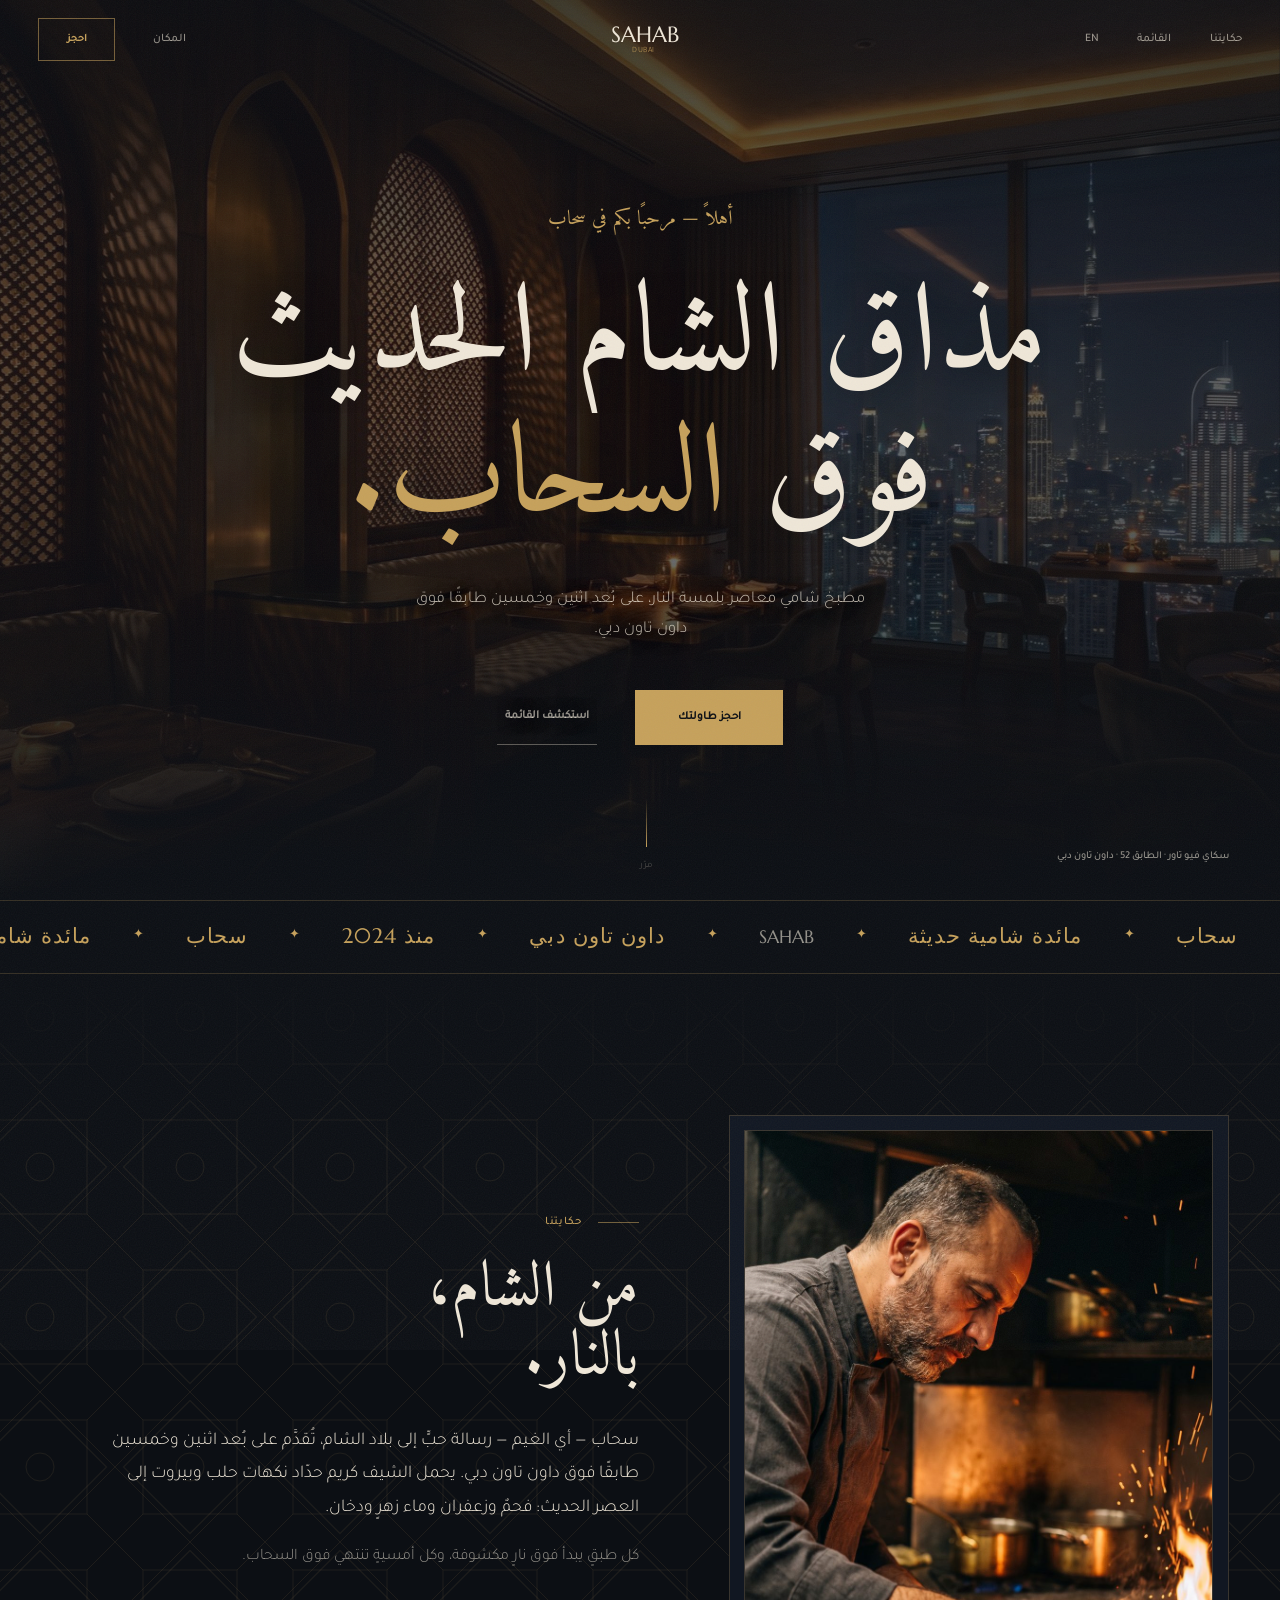
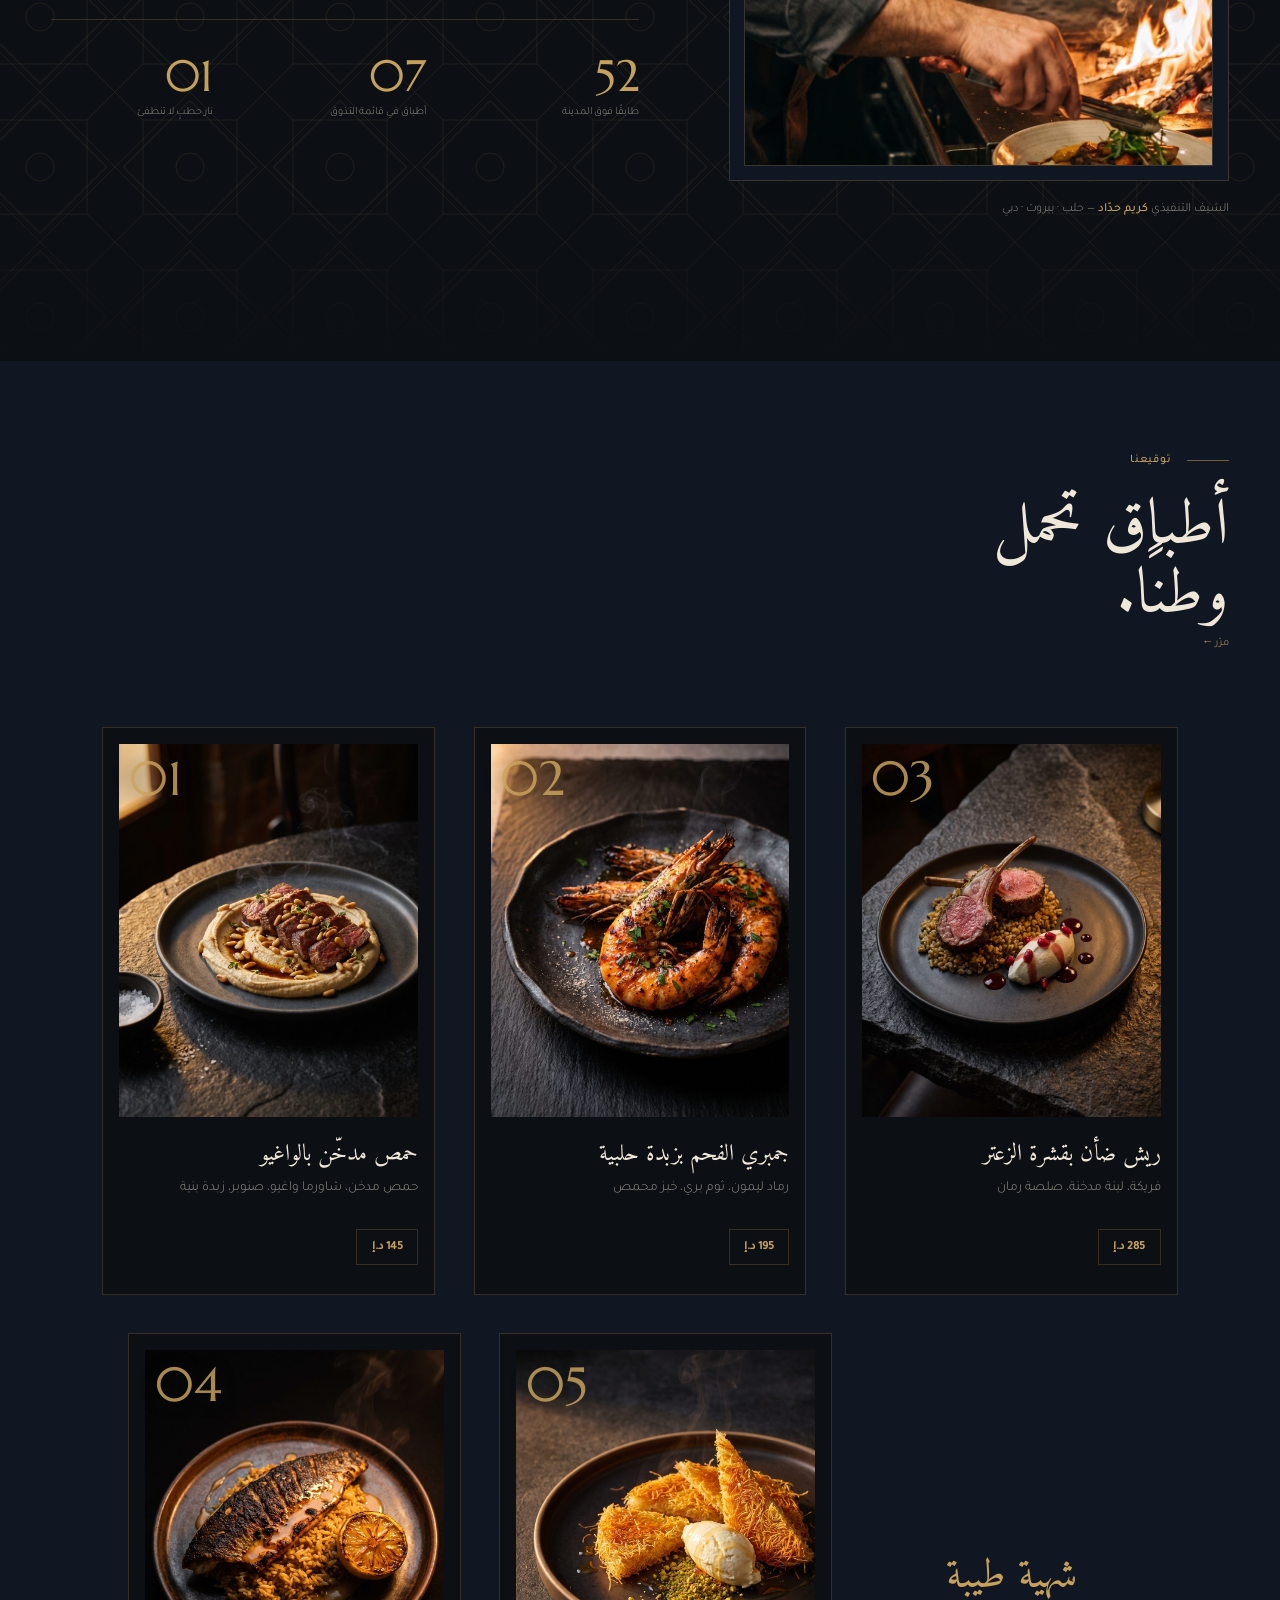
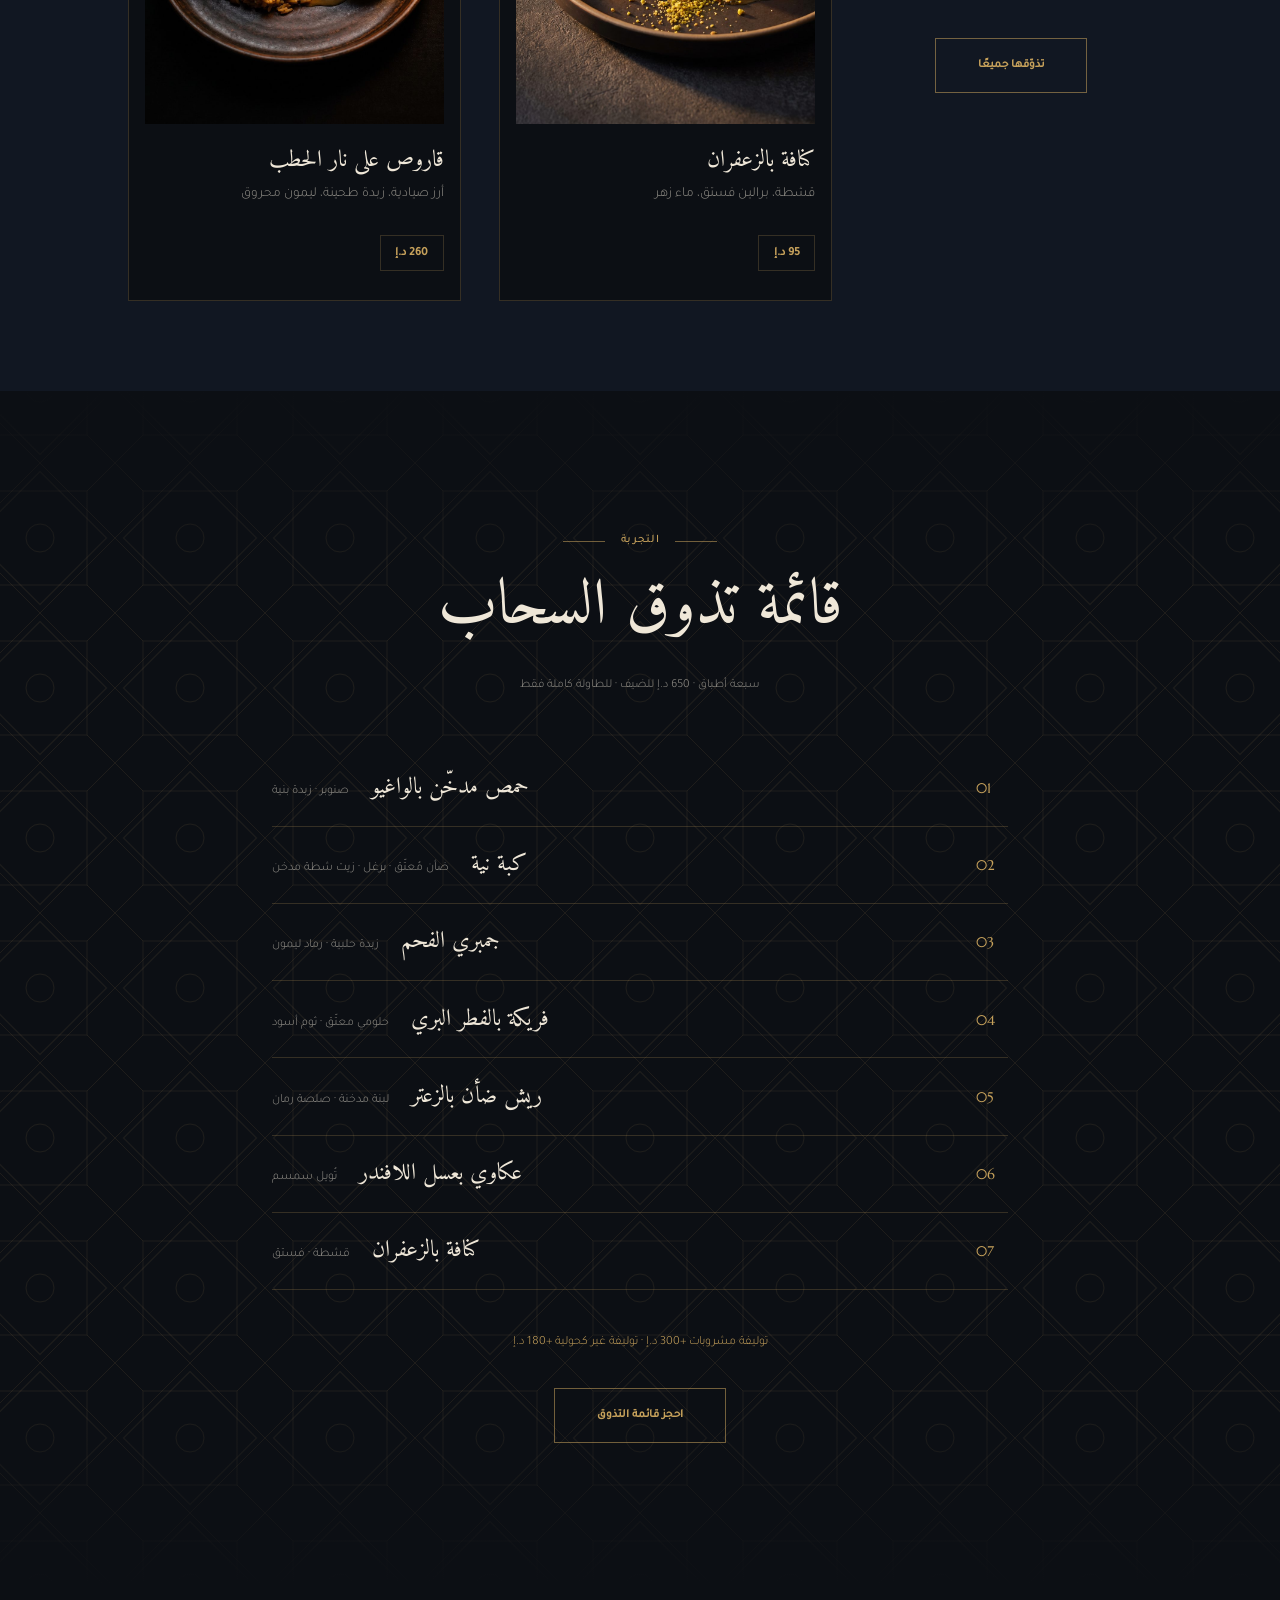
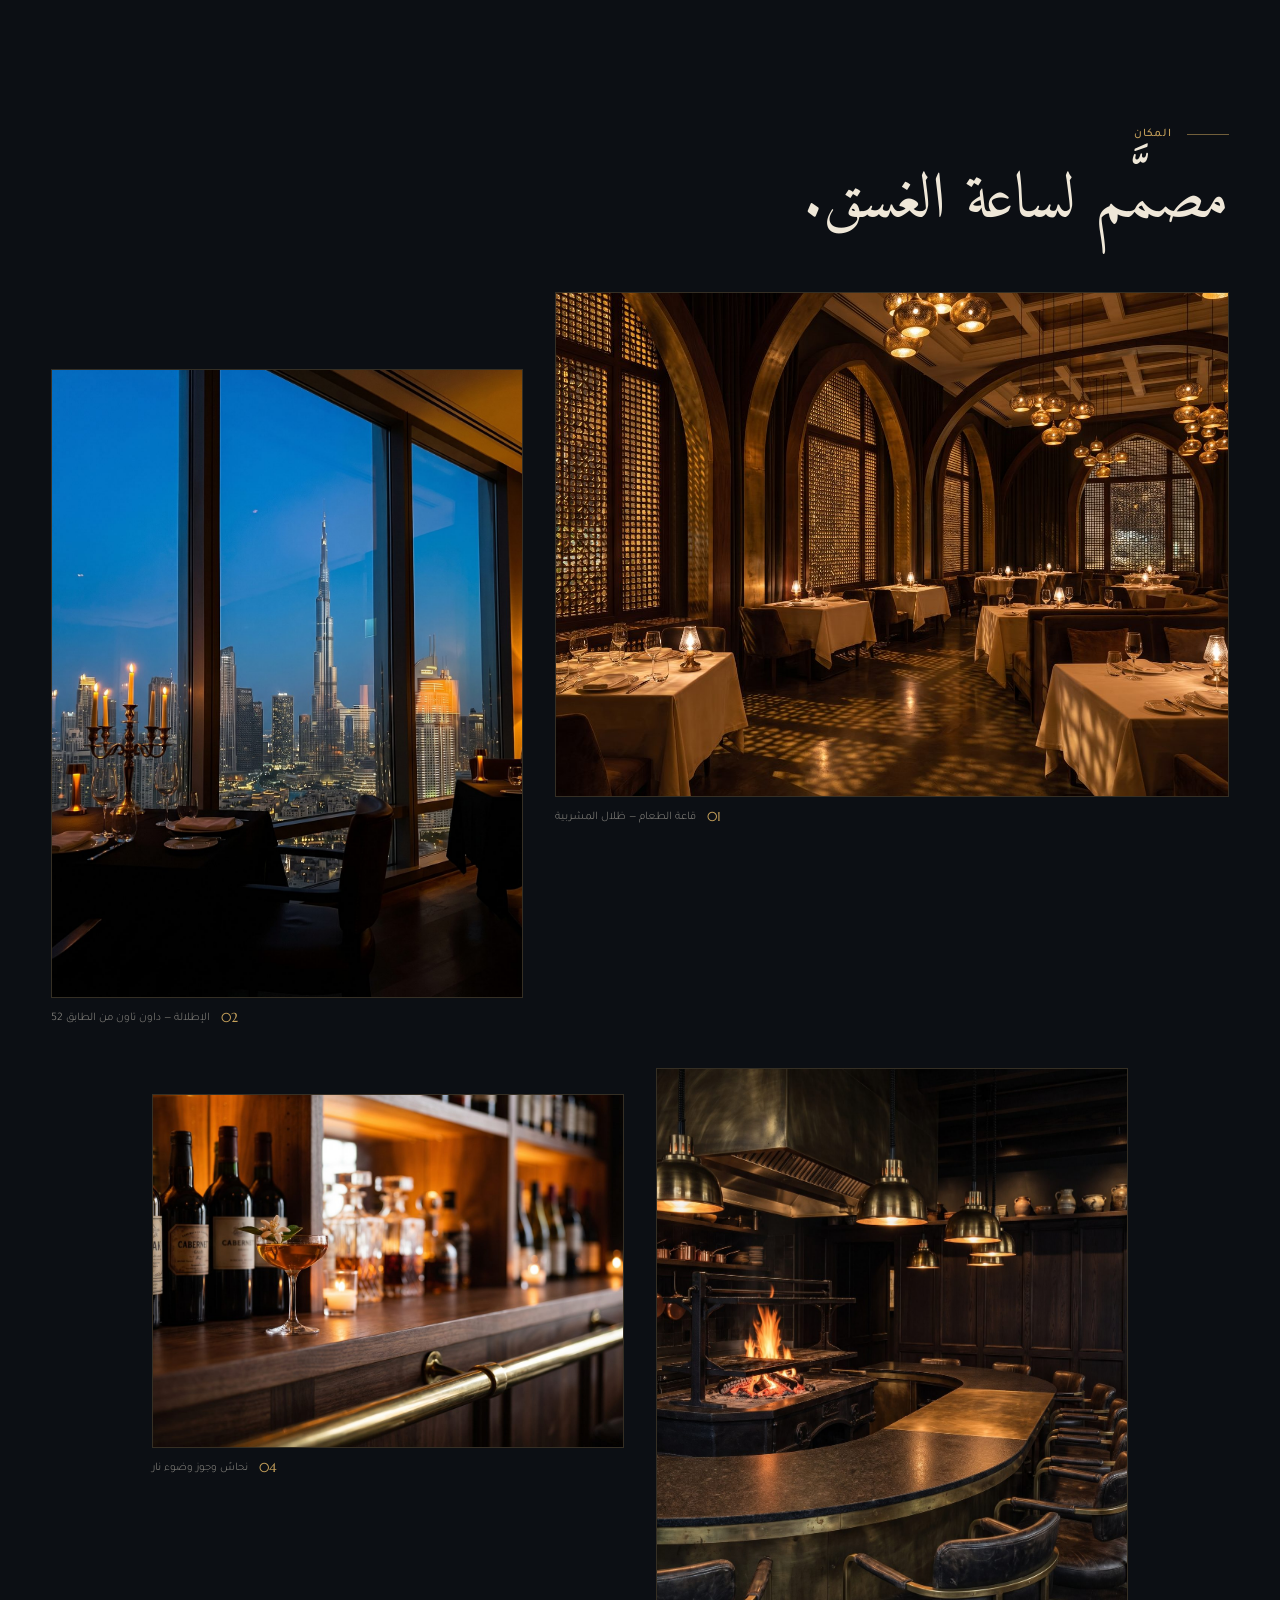
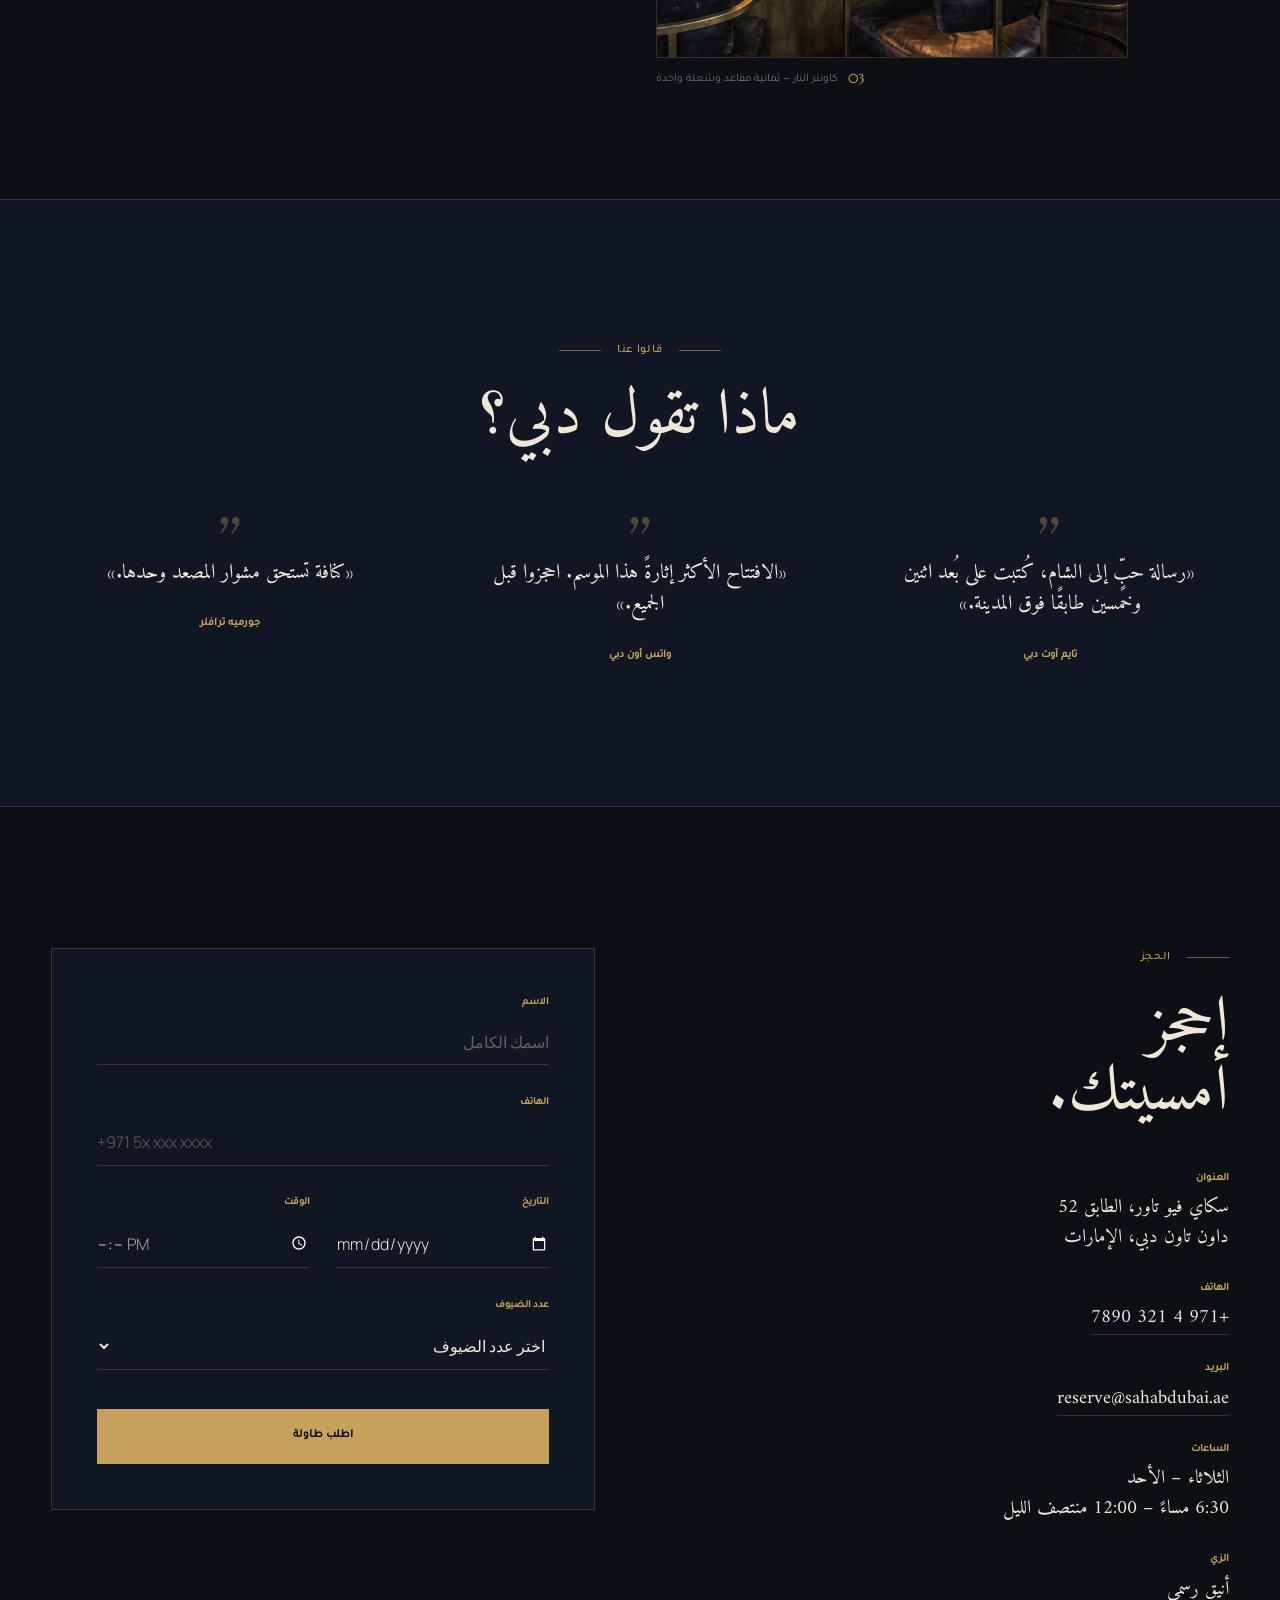
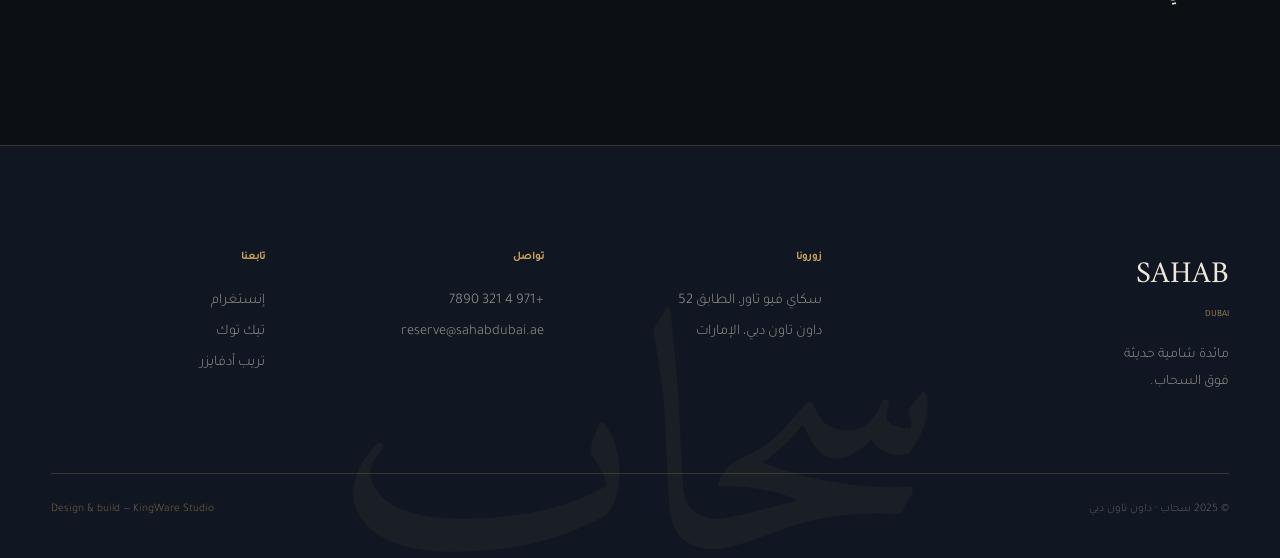
==== ar/index.html @ 77743766 "C: Arabic page (ar/index.html)" ====
<!DOCTYPE html>
<html lang="ar" dir="rtl">
<head>
  <meta charset="UTF-8">
  <meta name="viewport" content="width=device-width, initial-scale=1.0">
  <title>سحاب — مائدة شامية حديثة · داون تاون دبي</title>
  <meta name="description" content="سحاب — مائدة شامية حديثة على بُعد اثنين وخمسين طابقًا فوق داون تاون دبي. مطبخ بلمسة النار، وقائمة تذوق من سبعة أطباق، وإطلالة فوق السحاب.">
  <meta property="og:title" content="سحاب — مائدة شامية حديثة · داون تاون دبي">
  <meta property="og:description" content="سحاب — مائدة شامية حديثة على بُعد اثنين وخمسين طابقًا فوق داون تاون دبي.">
  <meta property="og:image" content="https://opusstudiohq-max.github.io/sahab-dubai/assets/img/hero.jpg">
  <meta property="og:type" content="website">
  <meta property="og:url" content="https://opusstudiohq-max.github.io/sahab-dubai/ar/">
  <meta name="theme-color" content="#0C0F14">
  <meta name="twitter:card" content="summary_large_image">
  <meta name="twitter:title" content="سحاب — مائدة شامية حديثة · داون تاون دبي">
  <meta name="twitter:description" content="سحاب — مائدة شامية حديثة على بُعد اثنين وخمسين طابقًا فوق داون تاون دبي.">
  <meta name="twitter:image" content="https://opusstudiohq-max.github.io/sahab-dubai/assets/img/hero.jpg">
  <link rel="icon" href="data:image/svg+xml,%3Csvg xmlns='http://www.w3.org/2000/svg' viewBox='0 0 32 32'%3E%3Cpath fill='%23C6A15B' d='M16 2l3.2 9.4L28 8l-5.4 8 5.4 8-8.8-3.4L16 30l-3.2-9.4L4 24l5.4-8L4 8l8.8 3.4z'/%3E%3C/svg%3E">
  <link rel="preload" as="image" href="../assets/img/hero.jpg">
  <link rel="preload" href="../assets/fonts/marcellus-400-normal-latin.woff2" as="font" type="font/woff2" crossorigin>
  <link rel="alternate" hreflang="en" href="https://opusstudiohq-max.github.io/sahab-dubai/">
  <link rel="alternate" hreflang="ar" href="https://opusstudiohq-max.github.io/sahab-dubai/ar/">
  <link rel="alternate" hreflang="x-default" href="https://opusstudiohq-max.github.io/sahab-dubai/">
  <link rel="stylesheet" href="../css/fonts.css">
  <link rel="stylesheet" href="../css/style.css">
  <script type="application/ld+json">
  {
    "@context": "https://schema.org",
    "@type": "Restaurant",
    "name": "سحاب",
    "servesCuisine": "Modern Levantine",
    "priceRange": "AED 400-900",
    "telephone": "+971 4 321 7890",
    "email": "reserve@sahabdubai.ae",
    "address": {
      "@type": "PostalAddress",
      "streetAddress": "Sky View Tower, Level 52",
      "addressLocality": "Downtown Dubai",
      "addressRegion": "Dubai",
      "addressCountry": "AE"
    },
    "openingHours": "Tu-Su 18:30-00:00"
  }
  </script>
</head>
<body>

  <a href="#top" class="skip-link" data-scroll>تخطَّ إلى المحتوى</a>

  <!-- Film grain overlay -->
  <div class="grain" aria-hidden="true"></div>

  <!-- Custom cursor -->
  <div class="cursor-dot" aria-hidden="true"></div>
  <div class="cursor-ring" aria-hidden="true"></div>

  <!-- Preloader -->
  <div class="preloader" id="preloader" aria-hidden="true">
    <div class="preloader__inner">
      <span class="preloader__ar">سحاب</span>
      <span class="preloader__name">SAHAB</span>
      <span class="preloader__city">DUBAI</span>
    </div>
    <span class="preloader__count" id="preloader-count">00</span>
    <span class="preloader__line"></span>
  </div>

  <!-- Navigation -->
  <header class="nav" id="nav">
    <nav class="nav__inner">
      <ul class="nav__links nav__links--left">
        <li><a href="#story" class="nav__link" data-scroll>حكايتنا</a></li>
        <li><a href="#menu" class="nav__link" data-scroll>القائمة</a></li>
        <li><a class="nav__link" href="../">EN</a></li>
      </ul>
      <a href="#top" class="nav__logo" data-scroll aria-label="SAHAB Dubai — الرئيسية">
        <span class="nav__logo-name">SAHAB</span>
        <span class="nav__logo-city">DUBAI</span>
      </a>
      <ul class="nav__links nav__links--right">
        <li><a href="#space" class="nav__link" data-scroll>المكان</a></li>
        <li><a href="#reserve" class="btn btn--outline btn--small magnetic" data-scroll><span>احجز</span></a></li>
      </ul>
      <button class="nav__burger" id="nav-burger" aria-label="فتح القائمة" aria-expanded="false">
        <span></span><span></span>
      </button>
    </nav>
  </header>

  <!-- Mobile menu -->
  <div class="mmenu" id="mmenu" aria-hidden="true">
    <nav class="mmenu__nav">
      <a href="#story" class="mmenu__link" data-scroll>حكايتنا</a>
      <a href="#menu" class="mmenu__link" data-scroll>القائمة</a>
      <a href="#space" class="mmenu__link" data-scroll>المكان</a>
      <a href="#reserve" class="mmenu__link" data-scroll>احجز</a>
      <a class="mmenu__link" href="../">EN</a>
    </nav>
    <p class="mmenu__foot">سكاي فيو تاور، الطابق 52 — داون تاون دبي</p>
  </div>

  <main id="top">

    <!-- ══════════ HERO ══════════ -->
    <section class="hero" id="hero">
      <div class="hero__media">
        <img src="../assets/img/hero.jpg" alt="قاعة طعام سحاب ليلًا — نحاس وأقواس وضوء نار فوق أفق دبي" fetchpriority="high">
        <video class="hero__video" id="hero-video" autoplay muted loop playsinline preload="none" aria-hidden="true" tabindex="-1">
          <source data-src="../assets/video/hero.mp4" type="video/mp4">
        </video>
      </div>
      <div class="hero__veil" aria-hidden="true"></div>

      <div class="hero__content">
        <p class="hero__eyebrow reveal-io"><span class="ar">أهلاً — مرحبًا بكم في سحاب</span></p>
        <h1 class="hero__title">
          <span class="line"><span class="line-inner">مذاق الشام الحديث</span></span>
          <span class="line"><span class="line-inner">فوق <em>السحاب.</em></span></span>
        </h1>
        <p class="hero__sub reveal-io">مطبخ شامي معاصر بلمسة النار، على بُعد اثنين وخمسين طابقًا فوق داون تاون دبي.</p>
        <div class="hero__ctas reveal-io">
          <a href="#reserve" class="btn btn--solid magnetic" data-scroll><span>احجز طاولتك</span></a>
          <a href="#menu" class="btn btn--ghost magnetic" data-scroll><span>استكشف القائمة</span></a>
        </div>
      </div>

      <p class="hero__loc reveal-io">سكاي فيو تاور · الطابق 52 · داون تاون دبي</p>

      <div class="hero__scroll reveal-io" aria-hidden="true">
        <span class="hero__scroll-line"></span>
        <span class="hero__scroll-text">مرّر</span>
      </div>
    </section>

    <!-- ══════════ MARQUEE ══════════ -->
    <div class="marquee" aria-hidden="true">
      <div class="marquee__track">
        <div class="marquee__group">
          <span class="ar">سحاب</span><i>&#10022;</i><span class="ar">مائدة شامية حديثة</span><i>&#10022;</i><span>SAHAB</span><i>&#10022;</i><span class="ar">داون تاون دبي</span><i>&#10022;</i><span class="ar">منذ 2024</span><i>&#10022;</i>
        </div>
        <div class="marquee__group">
          <span class="ar">سحاب</span><i>&#10022;</i><span class="ar">مائدة شامية حديثة</span><i>&#10022;</i><span>SAHAB</span><i>&#10022;</i><span class="ar">داون تاون دبي</span><i>&#10022;</i><span class="ar">منذ 2024</span><i>&#10022;</i>
        </div>
      </div>
    </div>

    <!-- ══════════ STORY ══════════ -->
    <section class="story" id="story">
      <div class="container story__grid">
        <figure class="story__media" data-reveal>
          <div class="story__media-frame">
            <img src="../assets/img/chef.jpg" alt="الشيف التنفيذي كريم حدّاد يضع اللمسات الأخيرة على طبق فوق نار مكشوفة" loading="lazy" decoding="async">
          </div>
          <figcaption>الشيف التنفيذي <b>كريم حدّاد</b> — حلب · بيروت · دبي</figcaption>
        </figure>

        <div class="story__text">
          <p class="eyebrow" data-reveal>حكايتنا</p>
          <h2 class="h2" data-reveal>من الشام،<br>بالنار.</h2>
          <p class="lead" data-reveal>سحاب — أي الغيم — رسالة حبٍّ إلى بلاد الشام، تُقدَّم على بُعد اثنين وخمسين طابقًا فوق داون تاون دبي. يحمل الشيف كريم حدّاد نكهات حلب وبيروت إلى العصر الحديث: فحمٌ وزعفران وماء زهرٍ ودخان.</p>
          <p class="body-text" data-reveal>كل طبقٍ يبدأ فوق نارٍ مكشوفة، وكل أمسيةٍ تنتهي فوق السحاب.</p>
          <ul class="story__stats" data-reveal>
            <li><span class="story__stat-num">52</span><span class="story__stat-label">طابقًا فوق المدينة</span></li>
            <li><span class="story__stat-num">07</span><span class="story__stat-label">أطباق في قائمة التذوق</span></li>
            <li><span class="story__stat-num">01</span><span class="story__stat-label">نار حطبٍ لا تنطفئ</span></li>
          </ul>
        </div>
      </div>
    </section>

    <!-- ══════════ SIGNATURE DISHES — horizontal scroll ══════════ -->
    <section class="dishes" id="menu">
      <div class="dishes__pin" id="dishes-pin">
        <div class="container dishes__head">
          <p class="eyebrow" data-reveal>توقيعنا</p>
          <h2 class="h2" data-reveal>أطباق تحمل<br>وطنًا.</h2>
          <p class="dishes__hint" data-reveal aria-hidden="true">مرّر <span>&rarr;</span></p>
        </div>

        <div class="dishes__track" id="dishes-track">
          <article class="dish">
            <div class="dish__media"><img src="../assets/img/dish-1.jpg" alt="حمص مدخّن بالواغيو — شاورما واغيو وصنوبر وزبدة بنية" loading="lazy" decoding="async"></div>
            <span class="dish__num">01</span>
            <h3 class="dish__name">حمص مدخّن بالواغيو</h3>
            <p class="dish__desc">حمص مدخن، شاورما واغيو، صنوبر، زبدة بنية</p>
            <span class="dish__price">145 د.إ</span>
          </article>

          <article class="dish">
            <div class="dish__media"><img src="../assets/img/dish-2.jpg" alt="جمبري الفحم بزبدة حلبية — رماد ليمون وثوم بري وخبز محمص" loading="lazy" decoding="async"></div>
            <span class="dish__num">02</span>
            <h3 class="dish__name">جمبري الفحم بزبدة حلبية</h3>
            <p class="dish__desc">رماد ليمون، ثوم بري، خبز محمص</p>
            <span class="dish__price">195 د.إ</span>
          </article>

          <article class="dish">
            <div class="dish__media"><img src="../assets/img/dish-3.jpg" alt="ريش ضأن بقشرة الزعتر — فريكة ولبنة مدخنة وصلصة رمان" loading="lazy" decoding="async"></div>
            <span class="dish__num">03</span>
            <h3 class="dish__name">ريش ضأن بقشرة الزعتر</h3>
            <p class="dish__desc">فريكة، لبنة مدخنة، صلصة رمان</p>
            <span class="dish__price">285 د.إ</span>
          </article>

          <article class="dish">
            <div class="dish__media"><img src="../assets/img/dish-4.jpg" alt="قاروص على نار الحطب — أرز صيادية وزبدة طحينة وليمون محروق" loading="lazy" decoding="async"></div>
            <span class="dish__num">04</span>
            <h3 class="dish__name">قاروص على نار الحطب</h3>
            <p class="dish__desc">أرز صيادية، زبدة طحينة، ليمون محروق</p>
            <span class="dish__price">260 د.إ</span>
          </article>

          <article class="dish">
            <div class="dish__media"><img src="../assets/img/dish-5.jpg" alt="كنافة بالزعفران — قشطة وبرالين فستق وماء زهر" loading="lazy" decoding="async"></div>
            <span class="dish__num">05</span>
            <h3 class="dish__name">كنافة بالزعفران</h3>
            <p class="dish__desc">قشطة، برالين فستق، ماء زهر</p>
            <span class="dish__price">95 د.إ</span>
          </article>

          <div class="dishes__end">
            <p class="ar">شهية طيبة</p>
            <a href="#reserve" class="btn btn--outline magnetic" data-scroll><span>تذوّقها جميعًا</span></a>
          </div>
        </div>
      </div>
    </section>

    <!-- ══════════ TASTING MENU ══════════ -->
    <section class="tasting" id="tasting">
      <div class="container tasting__inner">
        <p class="eyebrow eyebrow--center" data-reveal>التجربة</p>
        <h2 class="h2" data-reveal>قائمة تذوق السحاب</h2>
        <p class="tasting__meta" data-reveal>سبعة أطباق · 650 د.إ للضيف · للطاولة كاملة فقط</p>

        <ol class="tasting__list">
          <li data-reveal><span class="tasting__course">حمص مدخّن بالواغيو</span><span class="tasting__note">صنوبر · زبدة بنية</span></li>
          <li data-reveal><span class="tasting__course">كبة نية</span><span class="tasting__note">ضأن مُعتّق · برغل · زيت شطة مدخن</span></li>
          <li data-reveal><span class="tasting__course">جمبري الفحم</span><span class="tasting__note">زبدة حلبية · رماد ليمون</span></li>
          <li data-reveal><span class="tasting__course">فريكة بالفطر البري</span><span class="tasting__note">حلومي معتّق · ثوم أسود</span></li>
          <li data-reveal><span class="tasting__course">ريش ضأن بالزعتر</span><span class="tasting__note">لبنة مدخنة · صلصة رمان</span></li>
          <li data-reveal><span class="tasting__course">عكاوي بعسل اللافندر</span><span class="tasting__note">تُويل سمسم</span></li>
          <li data-reveal><span class="tasting__course">كنافة بالزعفران</span><span class="tasting__note">قشطة · فستق</span></li>
        </ol>

        <p class="tasting__pairing" data-reveal>توليفة مشروبات +300 د.إ · توليفة غير كحولية +180 د.إ</p>
        <a href="#reserve" class="btn btn--outline magnetic" data-scroll data-reveal><span>احجز قائمة التذوق</span></a>
      </div>
    </section>

    <!-- ══════════ THE SPACE ══════════ -->
    <section class="space" id="space">
      <div class="container">
        <p class="eyebrow" data-reveal>المكان</p>
        <h2 class="h2" data-reveal>مصمَّم لساعة الغسق.</h2>

        <div class="space__grid">
          <figure class="space__fig space__fig--a" data-reveal>
            <div class="space__frame"><img src="../assets/img/interior-1.jpg" alt="قاعة طعام سحاب ليلًا — نحاس وأقواس وضوء نار فوق أفق دبي" loading="lazy" decoding="async" data-speed="0.9"></div>
            <figcaption><i>01</i>قاعة الطعام — ظلال المشربية</figcaption>
          </figure>
          <figure class="space__fig space__fig--b" data-reveal>
            <div class="space__frame"><img src="../assets/img/interior-2.jpg" alt="نافذة من الأرض إلى السقف تطل على أفق داون تاون دبي عند الغسق" loading="lazy" decoding="async" data-speed="1.15"></div>
            <figcaption><i>02</i>الإطلالة — داون تاون من الطابق 52</figcaption>
          </figure>
          <figure class="space__fig space__fig--c" data-reveal>
            <div class="space__frame"><img src="../assets/img/interior-3.jpg" alt="كاونتر النار — ثمانية مقاعد حول نار الحطب المكشوفة" loading="lazy" decoding="async" data-speed="1.05"></div>
            <figcaption><i>03</i>كاونتر النار — ثمانية مقاعد وشعلة واحدة</figcaption>
          </figure>
          <figure class="space__fig space__fig--d" data-reveal>
            <div class="space__frame"><img src="../assets/img/interior-4.jpg" alt="نحاس وجوز وضوء نار — تفاصيل من البار" loading="lazy" decoding="async" data-speed="0.95"></div>
            <figcaption><i>04</i>نحاسٌ وجوز وضوء نار</figcaption>
          </figure>
        </div>
      </div>
    </section>

    <!-- ══════════ VOICES ══════════ -->
    <section class="voices" id="voices">
      <div class="container">
        <p class="eyebrow eyebrow--center" data-reveal>قالوا عنا</p>
        <h2 class="h2 h2--center" data-reveal>ماذا تقول دبي؟</h2>
        <div class="voices__grid">
          <blockquote class="voice" data-reveal>
            <p>«رسالة حبٍّ إلى الشام، كُتبت على بُعد اثنين وخمسين طابقًا فوق المدينة.»</p>
            <cite>تايم آوت دبي</cite>
          </blockquote>
          <blockquote class="voice" data-reveal>
            <p>«الافتتاح الأكثر إثارةً هذا الموسم. احجزوا قبل الجميع.»</p>
            <cite>واتس أون دبي</cite>
          </blockquote>
          <blockquote class="voice" data-reveal>
            <p>«كنافة تستحق مشوار المصعد وحدها.»</p>
            <cite>جورميه ترافلر</cite>
          </blockquote>
        </div>
      </div>
    </section>

    <!-- ══════════ RESERVATIONS ══════════ -->
    <section class="reserve" id="reserve">
      <div class="container reserve__grid">
        <div class="reserve__info">
          <p class="eyebrow" data-reveal>الحجز</p>
          <h2 class="h2" data-reveal>احجز<br>أمسيتك.</h2>
          <dl class="reserve__details" data-reveal>
            <div><dt>العنوان</dt><dd>سكاي فيو تاور، الطابق 52<br>داون تاون دبي، الإمارات</dd></div>
            <div><dt>الهاتف</dt><dd><a href="tel:+97143217890">+971 4 321 7890</a></dd></div>
            <div><dt>البريد</dt><dd><a href="mailto:reserve@sahabdubai.ae">reserve@sahabdubai.ae</a></dd></div>
            <div><dt>الساعات</dt><dd>الثلاثاء – الأحد<br>6:30 مساءً – 12:00 منتصف الليل</dd></div>
            <div><dt>الزي</dt><dd>أنيق رسمي</dd></div>
          </dl>
        </div>

        <form class="reserve__form" id="reservation-form" data-reveal novalidate>
          <div class="field field--full">
            <label for="rf-name">الاسم</label>
            <input type="text" id="rf-name" name="name" placeholder="اسمك الكامل" required autocomplete="name">
          </div>
          <div class="field field--full">
            <label for="rf-phone">الهاتف</label>
            <input type="tel" id="rf-phone" name="phone" placeholder="+971 5x xxx xxxx" required autocomplete="tel">
          </div>
          <div class="field">
            <label for="rf-date">التاريخ</label>
            <input type="date" id="rf-date" name="date" required>
          </div>
          <div class="field">
            <label for="rf-time">الوقت</label>
            <input type="time" id="rf-time" name="time" min="18:30" max="23:30" required>
          </div>
          <div class="field field--full">
            <label for="rf-guests">عدد الضيوف</label>
            <select id="rf-guests" name="guests" required>
              <option value="" disabled selected>اختر عدد الضيوف</option>
              <option>ضيفان</option>
              <option>3 ضيوف</option>
              <option>4 ضيوف</option>
              <option>5 ضيوف</option>
              <option>6 ضيوف</option>
              <option>+7 — قاعة خاصة</option>
            </select>
          </div>
          <button type="submit" class="btn btn--solid btn--full magnetic"><span>اطلب طاولة</span></button>
          <p class="reserve__success" id="reserve-success" hidden><span class="ar">شكرًا</span> — استلمنا طلبك، وسنؤكد برسالة نصية خلال ساعة.</p>
        </form>
      </div>
    </section>

    <!-- ══════════ FOOTER ══════════ -->
    <footer class="footer">
      <span class="footer__watermark ar" aria-hidden="true">سحاب</span>
      <div class="container">
        <div class="footer__grid">
          <div class="footer__brand">
            <span class="footer__logo">SAHAB</span>
            <span class="footer__logo-city">DUBAI</span>
            <p>مائدة شامية حديثة<br>فوق السحاب.</p>
          </div>
          <div class="footer__col">
            <h4>زورونا</h4>
            <p>سكاي فيو تاور، الطابق 52<br>داون تاون دبي، الإمارات</p>
          </div>
          <div class="footer__col">
            <h4>تواصل</h4>
            <p><a href="tel:+97143217890">+971 4 321 7890</a><br><a href="mailto:reserve@sahabdubai.ae">reserve@sahabdubai.ae</a></p>
          </div>
          <div class="footer__col">
            <h4>تابعنا</h4>
            <p><a href="#" rel="noopener">إنستغرام</a><br><a href="#" rel="noopener">تيك توك</a><br><a href="#" rel="noopener">تريب أدفايزر</a></p>
          </div>
        </div>
        <div class="footer__bottom">
          <p>© 2025 سحاب · داون تاون دبي</p>
          <p class="footer__credit">Design &amp; build — KingWare Studio</p>
        </div>
      </div>
    </footer>

  <a href="#reserve" class="mobile-cta" data-scroll>احجز طاولتك</a>

  </main>

  <script src="../vendor/gsap.min.js"></script>
  <script src="../vendor/ScrollTrigger.min.js"></script>
  <script src="../vendor/lenis.min.js"></script>
  <script src="../js/main.js"></script>
</body>
</html>
---- css/fonts.css ----
/* Local self-hosted fonts — no external requests */
/* arabic */
@font-face {
  font-family: 'Amiri';
  font-style: italic;
  font-weight: 400;
  font-display: swap;
  src: url('../assets/fonts/amiri-400-italic-arabic.woff2') format('woff2');
  unicode-range: U+0600-06FF, U+0750-077F, U+0870-088E, U+0890-0891, U+0897-08E1, U+08E3-08FF, U+200C-200E, U+2010-2011, U+204F, U+2E41, U+FB50-FDFF, U+FE70-FE74, U+FE76-FEFC, U+102E0-102FB, U+10E60-10E7E, U+10EC2-10EC4, U+10EFC-10EFF, U+1EE00-1EE03, U+1EE05-1EE1F, U+1EE21-1EE22, U+1EE24, U+1EE27, U+1EE29-1EE32, U+1EE34-1EE37, U+1EE39, U+1EE3B, U+1EE42, U+1EE47, U+1EE49, U+1EE4B, U+1EE4D-1EE4F, U+1EE51-1EE52, U+1EE54, U+1EE57, U+1EE59, U+1EE5B, U+1EE5D, U+1EE5F, U+1EE61-1EE62, U+1EE64, U+1EE67-1EE6A, U+1EE6C-1EE72, U+1EE74-1EE77, U+1EE79-1EE7C, U+1EE7E, U+1EE80-1EE89, U+1EE8B-1EE9B, U+1EEA1-1EEA3, U+1EEA5-1EEA9, U+1EEAB-1EEBB, U+1EEF0-1EEF1;
}
/* latin-ext */
@font-face {
  font-family: 'Amiri';
  font-style: italic;
  font-weight: 400;
  font-display: swap;
  src: url('../assets/fonts/amiri-400-italic-latin-ext.woff2') format('woff2');
  unicode-range: U+0100-02BA, U+02BD-02C5, U+02C7-02CC, U+02CE-02D7, U+02DD-02FF, U+0304, U+0308, U+0329, U+1D00-1DBF, U+1E00-1E9F, U+1EF2-1EFF, U+2020, U+20A0-20AB, U+20AD-20C0, U+2113, U+2C60-2C7F, U+A720-A7FF;
}
/* latin */
@font-face {
  font-family: 'Amiri';
  font-style: italic;
  font-weight: 400;
  font-display: swap;
  src: url('../assets/fonts/amiri-400-italic-latin.woff2') format('woff2');
  unicode-range: U+0000-00FF, U+0131, U+0152-0153, U+02BB-02BC, U+02C6, U+02DA, U+02DC, U+0304, U+0308, U+0329, U+2000-206F, U+20AC, U+2122, U+2191, U+2193, U+2212, U+2215, U+FEFF, U+FFFD;
}
/* arabic */
@font-face {
  font-family: 'Amiri';
  font-style: normal;
  font-weight: 400;
  font-display: swap;
  src: url('../assets/fonts/amiri-400-normal-arabic.woff2') format('woff2');
  unicode-range: U+0600-06FF, U+0750-077F, U+0870-088E, U+0890-0891, U+0897-08E1, U+08E3-08FF, U+200C-200E, U+2010-2011, U+204F, U+2E41, U+FB50-FDFF, U+FE70-FE74, U+FE76-FEFC, U+102E0-102FB, U+10E60-10E7E, U+10EC2-10EC4, U+10EFC-10EFF, U+1EE00-1EE03, U+1EE05-1EE1F, U+1EE21-1EE22, U+1EE24, U+1EE27, U+1EE29-1EE32, U+1EE34-1EE37, U+1EE39, U+1EE3B, U+1EE42, U+1EE47, U+1EE49, U+1EE4B, U+1EE4D-1EE4F, U+1EE51-1EE52, U+1EE54, U+1EE57, U+1EE59, U+1EE5B, U+1EE5D, U+1EE5F, U+1EE61-1EE62, U+1EE64, U+1EE67-1EE6A, U+1EE6C-1EE72, U+1EE74-1EE77, U+1EE79-1EE7C, U+1EE7E, U+1EE80-1EE89, U+1EE8B-1EE9B, U+1EEA1-1EEA3, U+1EEA5-1EEA9, U+1EEAB-1EEBB, U+1EEF0-1EEF1;
}
/* latin-ext */
@font-face {
  font-family: 'Amiri';
  font-style: normal;
  font-weight: 400;
  font-display: swap;
  src: url('../assets/fonts/amiri-400-normal-latin-ext.woff2') format('woff2');
  unicode-range: U+0100-02BA, U+02BD-02C5, U+02C7-02CC, U+02CE-02D7, U+02DD-02FF, U+0304, U+0308, U+0329, U+1D00-1DBF, U+1E00-1E9F, U+1EF2-1EFF, U+2020, U+20A0-20AB, U+20AD-20C0, U+2113, U+2C60-2C7F, U+A720-A7FF;
}
/* latin */
@font-face {
  font-family: 'Amiri';
  font-style: normal;
  font-weight: 400;
  font-display: swap;
  src: url('../assets/fonts/amiri-400-normal-latin.woff2') format('woff2');
  unicode-range: U+0000-00FF, U+0131, U+0152-0153, U+02BB-02BC, U+02C6, U+02DA, U+02DC, U+0304, U+0308, U+0329, U+2000-206F, U+20AC, U+2122, U+2191, U+2193, U+2212, U+2215, U+FEFF, U+FFFD;
}
/* arabic */
@font-face {
  font-family: 'Amiri';
  font-style: normal;
  font-weight: 700;
  font-display: swap;
  src: url('../assets/fonts/amiri-700-normal-arabic.woff2') format('woff2');
  unicode-range: U+0600-06FF, U+0750-077F, U+0870-088E, U+0890-0891, U+0897-08E1, U+08E3-08FF, U+200C-200E, U+2010-2011, U+204F, U+2E41, U+FB50-FDFF, U+FE70-FE74, U+FE76-FEFC, U+102E0-102FB, U+10E60-10E7E, U+10EC2-10EC4, U+10EFC-10EFF, U+1EE00-1EE03, U+1EE05-1EE1F, U+1EE21-1EE22, U+1EE24, U+1EE27, U+1EE29-1EE32, U+1EE34-1EE37, U+1EE39, U+1EE3B, U+1EE42, U+1EE47, U+1EE49, U+1EE4B, U+1EE4D-1EE4F, U+1EE51-1EE52, U+1EE54, U+1EE57, U+1EE59, U+1EE5B, U+1EE5D, U+1EE5F, U+1EE61-1EE62, U+1EE64, U+1EE67-1EE6A, U+1EE6C-1EE72, U+1EE74-1EE77, U+1EE79-1EE7C, U+1EE7E, U+1EE80-1EE89, U+1EE8B-1EE9B, U+1EEA1-1EEA3, U+1EEA5-1EEA9, U+1EEAB-1EEBB, U+1EEF0-1EEF1;
}
/* latin-ext */
@font-face {
  font-family: 'Amiri';
  font-style: normal;
  font-weight: 700;
  font-display: swap;
  src: url('../assets/fonts/amiri-700-normal-latin-ext.woff2') format('woff2');
  unicode-range: U+0100-02BA, U+02BD-02C5, U+02C7-02CC, U+02CE-02D7, U+02DD-02FF, U+0304, U+0308, U+0329, U+1D00-1DBF, U+1E00-1E9F, U+1EF2-1EFF, U+2020, U+20A0-20AB, U+20AD-20C0, U+2113, U+2C60-2C7F, U+A720-A7FF;
}
/* latin */
@font-face {
  font-family: 'Amiri';
  font-style: normal;
  font-weight: 700;
  font-display: swap;
  src: url('../assets/fonts/amiri-700-normal-latin.woff2') format('woff2');
  unicode-range: U+0000-00FF, U+0131, U+0152-0153, U+02BB-02BC, U+02C6, U+02DA, U+02DC, U+0304, U+0308, U+0329, U+2000-206F, U+20AC, U+2122, U+2191, U+2193, U+2212, U+2215, U+FEFF, U+FFFD;
}
/* latin-ext */
@font-face {
  font-family: 'Manrope';
  font-style: normal;
  font-weight: 300;
  font-display: swap;
  src: url('../assets/fonts/manrope-300-normal-latin-ext.woff2') format('woff2');
  unicode-range: U+0100-02BA, U+02BD-02C5, U+02C7-02CC, U+02CE-02D7, U+02DD-02FF, U+0304, U+0308, U+0329, U+1D00-1DBF, U+1E00-1E9F, U+1EF2-1EFF, U+2020, U+20A0-20AB, U+20AD-20C0, U+2113, U+2C60-2C7F, U+A720-A7FF;
}
/* latin */
@font-face {
  font-family: 'Manrope';
  font-style: normal;
  font-weight: 300;
  font-display: swap;
  src: url('../assets/fonts/manrope-300-normal-latin.woff2') format('woff2');
  unicode-range: U+0000-00FF, U+0131, U+0152-0153, U+02BB-02BC, U+02C6, U+02DA, U+02DC, U+0304, U+0308, U+0329, U+2000-206F, U+20AC, U+2122, U+2191, U+2193, U+2212, U+2215, U+FEFF, U+FFFD;
}
/* latin-ext */
@font-face {
  font-family: 'Manrope';
  font-style: normal;
  font-weight: 400;
  font-display: swap;
  src: url('../assets/fonts/manrope-400-normal-latin-ext.woff2') format('woff2');
  unicode-range: U+0100-02BA, U+02BD-02C5, U+02C7-02CC, U+02CE-02D7, U+02DD-02FF, U+0304, U+0308, U+0329, U+1D00-1DBF, U+1E00-1E9F, U+1EF2-1EFF, U+2020, U+20A0-20AB, U+20AD-20C0, U+2113, U+2C60-2C7F, U+A720-A7FF;
}
/* latin */
@font-face {
  font-family: 'Manrope';
  font-style: normal;
  font-weight: 400;
  font-display: swap;
  src: url('../assets/fonts/manrope-400-normal-latin.woff2') format('woff2');
  unicode-range: U+0000-00FF, U+0131, U+0152-0153, U+02BB-02BC, U+02C6, U+02DA, U+02DC, U+0304, U+0308, U+0329, U+2000-206F, U+20AC, U+2122, U+2191, U+2193, U+2212, U+2215, U+FEFF, U+FFFD;
}
/* latin-ext */
@font-face {
  font-family: 'Manrope';
  font-style: normal;
  font-weight: 500;
  font-display: swap;
  src: url('../assets/fonts/manrope-500-normal-latin-ext.woff2') format('woff2');
  unicode-range: U+0100-02BA, U+02BD-02C5, U+02C7-02CC, U+02CE-02D7, U+02DD-02FF, U+0304, U+0308, U+0329, U+1D00-1DBF, U+1E00-1E9F, U+1EF2-1EFF, U+2020, U+20A0-20AB, U+20AD-20C0, U+2113, U+2C60-2C7F, U+A720-A7FF;
}
/* latin */
@font-face {
  font-family: 'Manrope';
  font-style: normal;
  font-weight: 500;
  font-display: swap;
  src: url('../assets/fonts/manrope-500-normal-latin.woff2') format('woff2');
  unicode-range: U+0000-00FF, U+0131, U+0152-0153, U+02BB-02BC, U+02C6, U+02DA, U+02DC, U+0304, U+0308, U+0329, U+2000-206F, U+20AC, U+2122, U+2191, U+2193, U+2212, U+2215, U+FEFF, U+FFFD;
}
/* latin-ext */
@font-face {
  font-family: 'Manrope';
  font-style: normal;
  font-weight: 600;
  font-display: swap;
  src: url('../assets/fonts/manrope-600-normal-latin-ext.woff2') format('woff2');
  unicode-range: U+0100-02BA, U+02BD-02C5, U+02C7-02CC, U+02CE-02D7, U+02DD-02FF, U+0304, U+0308, U+0329, U+1D00-1DBF, U+1E00-1E9F, U+1EF2-1EFF, U+2020, U+20A0-20AB, U+20AD-20C0, U+2113, U+2C60-2C7F, U+A720-A7FF;
}
/* latin */
@font-face {
  font-family: 'Manrope';
  font-style: normal;
  font-weight: 600;
  font-display: swap;
  src: url('../assets/fonts/manrope-600-normal-latin.woff2') format('woff2');
  unicode-range: U+0000-00FF, U+0131, U+0152-0153, U+02BB-02BC, U+02C6, U+02DA, U+02DC, U+0304, U+0308, U+0329, U+2000-206F, U+20AC, U+2122, U+2191, U+2193, U+2212, U+2215, U+FEFF, U+FFFD;
}
/* latin-ext */
@font-face {
  font-family: 'Marcellus';
  font-style: normal;
  font-weight: 400;
  font-display: swap;
  src: url('../assets/fonts/marcellus-400-normal-latin-ext.woff2') format('woff2');
  unicode-range: U+0100-02BA, U+02BD-02C5, U+02C7-02CC, U+02CE-02D7, U+02DD-02FF, U+0304, U+0308, U+0329, U+1D00-1DBF, U+1E00-1E9F, U+1EF2-1EFF, U+2020, U+20A0-20AB, U+20AD-20C0, U+2113, U+2C60-2C7F, U+A720-A7FF;
}
/* latin */
@font-face {
  font-family: 'Marcellus';
  font-style: normal;
  font-weight: 400;
  font-display: swap;
  src: url('../assets/fonts/marcellus-400-normal-latin.woff2') format('woff2');
  unicode-range: U+0000-00FF, U+0131, U+0152-0153, U+02BB-02BC, U+02C6, U+02DA, U+02DC, U+0304, U+0308, U+0329, U+2000-206F, U+20AC, U+2122, U+2191, U+2193, U+2212, U+2215, U+FEFF, U+FFFD;
}

/* ── Tajawal (Arabic + Latin) ─────────────────────────── */
/* arabic */
@font-face {
  font-family: 'Tajawal';
  font-style: normal;
  font-weight: 300;
  font-display: swap;
  src: url('../assets/fonts/tajawal-300-normal-arabic.woff2') format('woff2');
  unicode-range: U+0600-06FF, U+0750-077F, U+0870-088E, U+0890-0891, U+0897-08E1, U+08E3-08FF, U+200C-200E, U+2010-2011, U+204F, U+2E41, U+FB50-FDFF, U+FE70-FE74, U+FE76-FEFC, U+102E0-102FB, U+10E60-10E7E, U+10EC2-10EC4, U+10EFC-10EFF, U+1EE00-1EE03, U+1EE05-1EE1F, U+1EE21-1EE22, U+1EE24, U+1EE27, U+1EE29-1EE32, U+1EE34-1EE37, U+1EE39, U+1EE3B, U+1EE42, U+1EE47, U+1EE49, U+1EE4B, U+1EE4D-1EE4F, U+1EE51-1EE52, U+1EE54, U+1EE57, U+1EE59, U+1EE5B, U+1EE5D, U+1EE5F, U+1EE61-1EE62, U+1EE64, U+1EE67-1EE6A, U+1EE6C-1EE72, U+1EE74-1EE77, U+1EE79-1EE7C, U+1EE7E, U+1EE80-1EE89, U+1EE8B-1EE9B, U+1EEA1-1EEA3, U+1EEA5-1EEA9, U+1EEAB-1EEBB, U+1EEF0-1EEF1;
}
/* latin */
@font-face {
  font-family: 'Tajawal';
  font-style: normal;
  font-weight: 300;
  font-display: swap;
  src: url('../assets/fonts/tajawal-300-normal-latin.woff2') format('woff2');
  unicode-range: U+0000-00FF, U+0131, U+0152-0153, U+02BB-02BC, U+02C6, U+02DA, U+02DC, U+0304, U+0308, U+0329, U+2000-206F, U+20AC, U+2122, U+2191, U+2193, U+2212, U+2215, U+FEFF, U+FFFD;
}
/* arabic */
@font-face {
  font-family: 'Tajawal';
  font-style: normal;
  font-weight: 400;
  font-display: swap;
  src: url('../assets/fonts/tajawal-400-normal-arabic.woff2') format('woff2');
  unicode-range: U+0600-06FF, U+0750-077F, U+0870-088E, U+0890-0891, U+0897-08E1, U+08E3-08FF, U+200C-200E, U+2010-2011, U+204F, U+2E41, U+FB50-FDFF, U+FE70-FE74, U+FE76-FEFC, U+102E0-102FB, U+10E60-10E7E, U+10EC2-10EC4, U+10EFC-10EFF, U+1EE00-1EE03, U+1EE05-1EE1F, U+1EE21-1EE22, U+1EE24, U+1EE27, U+1EE29-1EE32, U+1EE34-1EE37, U+1EE39, U+1EE3B, U+1EE42, U+1EE47, U+1EE49, U+1EE4B, U+1EE4D-1EE4F, U+1EE51-1EE52, U+1EE54, U+1EE57, U+1EE59, U+1EE5B, U+1EE5D, U+1EE5F, U+1EE61-1EE62, U+1EE64, U+1EE67-1EE6A, U+1EE6C-1EE72, U+1EE74-1EE77, U+1EE79-1EE7C, U+1EE7E, U+1EE80-1EE89, U+1EE8B-1EE9B, U+1EEA1-1EEA3, U+1EEA5-1EEA9, U+1EEAB-1EEBB, U+1EEF0-1EEF1;
}
/* latin */
@font-face {
  font-family: 'Tajawal';
  font-style: normal;
  font-weight: 400;
  font-display: swap;
  src: url('../assets/fonts/tajawal-400-normal-latin.woff2') format('woff2');
  unicode-range: U+0000-00FF, U+0131, U+0152-0153, U+02BB-02BC, U+02C6, U+02DA, U+02DC, U+0304, U+0308, U+0329, U+2000-206F, U+20AC, U+2122, U+2191, U+2193, U+2212, U+2215, U+FEFF, U+FFFD;
}
/* arabic */
@font-face {
  font-family: 'Tajawal';
  font-style: normal;
  font-weight: 500;
  font-display: swap;
  src: url('../assets/fonts/tajawal-500-normal-arabic.woff2') format('woff2');
  unicode-range: U+0600-06FF, U+0750-077F, U+0870-088E, U+0890-0891, U+0897-08E1, U+08E3-08FF, U+200C-200E, U+2010-2011, U+204F, U+2E41, U+FB50-FDFF, U+FE70-FE74, U+FE76-FEFC, U+102E0-102FB, U+10E60-10E7E, U+10EC2-10EC4, U+10EFC-10EFF, U+1EE00-1EE03, U+1EE05-1EE1F, U+1EE21-1EE22, U+1EE24, U+1EE27, U+1EE29-1EE32, U+1EE34-1EE37, U+1EE39, U+1EE3B, U+1EE42, U+1EE47, U+1EE49, U+1EE4B, U+1EE4D-1EE4F, U+1EE51-1EE52, U+1EE54, U+1EE57, U+1EE59, U+1EE5B, U+1EE5D, U+1EE5F, U+1EE61-1EE62, U+1EE64, U+1EE67-1EE6A, U+1EE6C-1EE72, U+1EE74-1EE77, U+1EE79-1EE7C, U+1EE7E, U+1EE80-1EE89, U+1EE8B-1EE9B, U+1EEA1-1EEA3, U+1EEA5-1EEA9, U+1EEAB-1EEBB, U+1EEF0-1EEF1;
}
/* latin */
@font-face {
  font-family: 'Tajawal';
  font-style: normal;
  font-weight: 500;
  font-display: swap;
  src: url('../assets/fonts/tajawal-500-normal-latin.woff2') format('woff2');
  unicode-range: U+0000-00FF, U+0131, U+0152-0153, U+02BB-02BC, U+02C6, U+02DA, U+02DC, U+0304, U+0308, U+0329, U+2000-206F, U+20AC, U+2122, U+2191, U+2193, U+2212, U+2215, U+FEFF, U+FFFD;
}
---- css/style.css ----
/* ═══════════════════════════════════════════════════════════
   SAHAB — Modern Levantine Dining · Downtown Dubai
   Design system & styles
   ═══════════════════════════════════════════════════════════ */

:root {
  --ink: #0C0F14;
  --night: #111722;
  --night-2: #161E2B;
  --ivory: #EFE7D8;
  --ivory-60: rgba(239, 231, 216, 0.6);
  --ivory-35: rgba(239, 231, 216, 0.35);
  --brass: #C6A15B;
  --brass-soft: rgba(198, 161, 91, 0.55);
  --brass-hair: rgba(198, 161, 91, 0.22);
  --terra: #B4543A;
  --font-display: "Marcellus", serif;
  --font-body: "Manrope", sans-serif;
  --font-ar: "Amiri", serif;
  --ease-out: cubic-bezier(0.22, 1, 0.36, 1);
  --section-pad: clamp(6rem, 11vw, 10rem);
}

/* ── Reset ─────────────────────────────────────────────── */
*, *::before, *::after { box-sizing: border-box; margin: 0; padding: 0; }

html {
  scroll-behavior: auto;
  color-scheme: dark;
}

body {
  background: var(--ink);
  color: var(--ivory);
  font-family: var(--font-body);
  font-weight: 300;
  font-size: 1rem;
  line-height: 1.7;
  -webkit-font-smoothing: antialiased;
  overflow-x: hidden;
}

img { display: block; width: 100%; height: 100%; object-fit: cover; }
a { color: inherit; text-decoration: none; }
ul, ol { list-style: none; }
button { font: inherit; color: inherit; background: none; border: 0; cursor: pointer; }

::selection { background: var(--brass); color: var(--ink); }

::-webkit-scrollbar { width: 8px; }
::-webkit-scrollbar-track { background: var(--ink); }
::-webkit-scrollbar-thumb { background: var(--brass-hair); border-radius: 4px; }
::-webkit-scrollbar-thumb:hover { background: var(--brass-soft); }

html.has-cursor, html.has-cursor a, html.has-cursor button,
html.has-cursor input, html.has-cursor select, html.has-cursor label { cursor: none; }

/* ── Typography helpers ────────────────────────────────── */
.ar { font-family: var(--font-ar); direction: rtl; }

.h2 {
  font-family: var(--font-display);
  font-weight: 400;
  font-size: clamp(2.3rem, 5vw, 4.2rem);
  line-height: 1.08;
  letter-spacing: 0.01em;
  text-wrap: balance;
  margin: 1.4rem 0 2rem;
}
.h2--center { text-align: center; }

.eyebrow {
  display: flex;
  align-items: center;
  gap: 1rem;
  font-size: 0.72rem;
  font-weight: 500;
  letter-spacing: 0.38em;
  text-transform: uppercase;
  color: var(--brass);
}
.eyebrow::before {
  content: "";
  width: 2.6rem;
  height: 1px;
  background: var(--brass-soft);
}
.eyebrow .ar { font-size: 1rem; letter-spacing: 0; text-transform: none; }
.eyebrow--center { justify-content: center; }
.eyebrow--center::after {
  content: "";
  width: 2.6rem;
  height: 1px;
  background: var(--brass-soft);
}

.lead {
  font-size: clamp(1.05rem, 1.4vw, 1.25rem);
  line-height: 1.85;
  color: var(--ivory);
  max-width: 34rem;
}
.lead em { font-family: var(--font-ar); font-style: normal; color: var(--brass); }
.body-text { color: var(--ivory-60); max-width: 30rem; margin-top: 1.2rem; }

.container { width: min(78rem, 92vw); margin-inline: auto; }

/* ── Buttons ───────────────────────────────────────────── */
.btn {
  position: relative;
  display: inline-flex;
  align-items: center;
  justify-content: center;
  padding: 1.05rem 2.6rem;
  font-size: 0.72rem;
  font-weight: 600;
  letter-spacing: 0.3em;
  text-transform: uppercase;
  overflow: hidden;
  transition: color 0.45s var(--ease-out);
  white-space: nowrap;
}
.btn span { position: relative; z-index: 1; }
.btn::before {
  content: "";
  position: absolute;
  inset: 0;
  transform: scaleY(0);
  transform-origin: bottom;
  transition: transform 0.5s var(--ease-out);
}
.btn:hover::before { transform: scaleY(1); }

.btn--outline { border: 1px solid var(--brass-soft); color: var(--brass); }
.btn--outline::before { background: var(--brass); }
.btn--outline:hover { color: var(--ink); }

.btn--solid { background: var(--brass); color: var(--ink); border: 1px solid var(--brass); }
.btn--solid::before { background: var(--ivory); }
.btn--solid:hover { color: var(--ink); border-color: var(--ivory); }

.btn--ghost {
  color: var(--ivory-60);
  padding-inline: 0.5rem;
  border-bottom: 1px solid var(--ivory-35);
  text-shadow: 0 1px 16px rgba(12, 15, 20, 0.9);
}
.btn--ghost:hover { color: var(--brass); border-color: var(--brass); }
.btn--ghost::before { display: none; }

.btn--small { padding: 0.7rem 1.7rem; font-size: 0.66rem; }
.btn--full { width: 100%; }

.mobile-cta { display: none; }

/* ── Grain & cursor ────────────────────────────────────── */
.grain {
  position: fixed;
  inset: -50%;
  width: 200%;
  height: 200%;
  pointer-events: none;
  z-index: 1800;
  opacity: 0.05;
  background-image: url("data:image/svg+xml,%3Csvg xmlns='http://www.w3.org/2000/svg' width='240' height='240'%3E%3Cfilter id='n'%3E%3CfeTurbulence type='fractalNoise' baseFrequency='0.85' numOctaves='2' stitchTiles='stitch'/%3E%3C/filter%3E%3Crect width='100%25' height='100%25' filter='url(%23n)'/%3E%3C/svg%3E");
  animation: grain-shift 0.9s steps(4) infinite;
}
@keyframes grain-shift {
  0% { transform: translate(0, 0); }
  25% { transform: translate(-2%, 1.4%); }
  50% { transform: translate(1.6%, -1%); }
  75% { transform: translate(-1%, -1.8%); }
  100% { transform: translate(0, 0); }
}

.cursor-dot, .cursor-ring {
  position: fixed;
  top: 0;
  left: 0;
  pointer-events: none;
  z-index: 2200;
  border-radius: 50%;
  display: none;
}
html.has-cursor .cursor-dot, html.has-cursor .cursor-ring { display: block; }
.cursor-dot { width: 6px; height: 6px; background: var(--brass); margin: -3px 0 0 -3px; }
.cursor-ring {
  width: 38px;
  height: 38px;
  margin: -19px 0 0 -19px;
  border: 1px solid var(--brass-soft);
  transition: width 0.3s var(--ease-out), height 0.3s var(--ease-out),
              margin 0.3s var(--ease-out), background-color 0.3s;
}
.cursor-ring.is-hover {
  width: 64px;
  height: 64px;
  margin: -32px 0 0 -32px;
  background: rgba(198, 161, 91, 0.08);
}

/* ── Preloader ─────────────────────────────────────────── */
.preloader {
  position: fixed;
  inset: 0;
  z-index: 2000;
  background: var(--ink);
  display: flex;
  align-items: center;
  justify-content: center;
}
.preloader__inner {
  display: flex;
  flex-direction: column;
  align-items: center;
  gap: 0.6rem;
  text-align: center;
}
.preloader__ar {
  font-family: var(--font-ar);
  font-size: clamp(3.4rem, 8vw, 5.5rem);
  color: var(--brass);
  line-height: 1.2;
}
.preloader__name {
  font-family: var(--font-display);
  font-size: 1.4rem;
  letter-spacing: 0.55em;
  padding-left: 0.55em;
}
.preloader__city {
  font-size: 0.62rem;
  letter-spacing: 0.7em;
  padding-left: 0.7em;
  color: var(--ivory-60);
}
.preloader__count {
  position: absolute;
  right: clamp(1.5rem, 5vw, 4rem);
  bottom: clamp(1.2rem, 4vw, 3rem);
  font-family: var(--font-display);
  font-size: clamp(3rem, 7vw, 5rem);
  color: var(--brass);
  line-height: 1;
  font-variant-numeric: tabular-nums;
}
.preloader__line {
  position: absolute;
  left: 0;
  bottom: 0;
  height: 2px;
  width: 100%;
  background: var(--brass);
  transform: scaleX(0);
  transform-origin: left;
}

/* ── Navigation ────────────────────────────────────────── */
.nav {
  position: fixed;
  top: 0;
  left: 0;
  right: 0;
  z-index: 1000;
  transition: transform 0.55s var(--ease-out), background-color 0.45s, backdrop-filter 0.45s;
}
.nav--scrolled {
  background: rgba(12, 15, 20, 0.72);
  backdrop-filter: blur(14px);
  -webkit-backdrop-filter: blur(14px);
  border-bottom: 1px solid var(--brass-hair);
}
.nav--hidden { transform: translateY(-101%); }

.nav__inner {
  position: relative;
  display: flex;
  align-items: center;
  justify-content: space-between;
  width: min(88rem, 94vw);
  margin-inline: auto;
  padding: 1.15rem 0;
}
.nav__links { display: flex; align-items: center; gap: 2.4rem; flex: 1; }
.nav__links--right { justify-content: flex-end; }
.nav__link {
  position: relative;
  font-size: 0.72rem;
  font-weight: 500;
  letter-spacing: 0.28em;
  text-transform: uppercase;
  color: var(--ivory-60);
  transition: color 0.3s;
  padding: 0.3rem 0;
}
.nav__link::after {
  content: "";
  position: absolute;
  left: 0;
  bottom: 0;
  width: 100%;
  height: 1px;
  background: var(--brass);
  transform: scaleX(0);
  transform-origin: right;
  transition: transform 0.4s var(--ease-out);
}
.nav__link:hover { color: var(--brass); }
.nav__link:hover::after { transform: scaleX(1); transform-origin: left; }

.nav__logo {
  position: absolute;
  left: 50%;
  transform: translateX(-50%);
  display: flex;
  flex-direction: column;
  align-items: center;
  line-height: 1.15;
}
.nav__logo-name {
  font-family: var(--font-display);
  font-size: 1.35rem;
  letter-spacing: 0.42em;
  padding-left: 0.42em;
}
.nav__logo-city {
  font-size: 0.5rem;
  letter-spacing: 0.85em;
  padding-left: 0.85em;
  color: var(--brass);
}

.nav__burger {
  display: none;
  flex-direction: column;
  width: 44px;
  height: 44px;
  align-items: center;
  justify-content: center;
  gap: 7px;
  padding: 0;
  margin-left: auto;
  z-index: 1101;
}
.nav__burger span {
  width: 30px;
  height: 1px;
  background: var(--ivory);
  transition: transform 0.4s var(--ease-out), width 0.3s;
}
.nav__burger.is-open span:first-child { transform: translateY(4px) rotate(45deg); }
.nav__burger.is-open span:last-child { transform: translateY(-4px) rotate(-45deg); }

/* Mobile menu */
.mmenu {
  position: fixed;
  inset: 0;
  z-index: 1100;
  background: rgba(12, 15, 20, 0.97);
  backdrop-filter: blur(10px);
  -webkit-backdrop-filter: blur(10px);
  display: flex;
  flex-direction: column;
  align-items: center;
  justify-content: center;
  gap: 3rem;
  opacity: 0;
  visibility: hidden;
  transition: opacity 0.45s var(--ease-out), visibility 0.45s;
}
.mmenu.is-open { opacity: 1; visibility: visible; }
.mmenu__nav { display: flex; flex-direction: column; align-items: center; gap: 1.6rem; }
.mmenu__link {
  font-family: var(--font-display);
  font-size: clamp(2rem, 8vw, 3rem);
  color: var(--ivory);
  transition: color 0.3s, letter-spacing 0.4s;
}
.mmenu__link:hover { color: var(--brass); letter-spacing: 0.06em; }
.mmenu__foot { font-size: 0.7rem; letter-spacing: 0.3em; text-transform: uppercase; color: var(--brass); }

/* ── Hero ──────────────────────────────────────────────── */
.hero {
  position: relative;
  height: 100svh;
  min-height: 640px;
  display: flex;
  align-items: center;
  justify-content: center;
  overflow: hidden;
}
.hero__media { position: absolute; inset: 0; transform-origin: center; will-change: transform; }
.hero__video {
  position: absolute;
  inset: 0;
  width: 100%;
  height: 100%;
  object-fit: cover;
  opacity: 0;
  transition: opacity 1.2s ease;
}
.hero__video.is-ready { opacity: 1; }
.hero__veil {
  position: absolute;
  inset: 0;
  background:
    radial-gradient(ellipse at center, rgba(12, 15, 20, 0.22) 0%, rgba(12, 15, 20, 0.6) 100%),
    linear-gradient(to bottom, rgba(12, 15, 20, 0.62) 0%, rgba(12, 15, 20, 0.3) 38%, rgba(12, 15, 20, 0.55) 72%, var(--ink) 100%);
}
.hero__content {
  position: relative;
  z-index: 2;
  text-align: center;
  padding: 0 5vw;
  margin-top: 3rem;
}
.hero__eyebrow {
  display: flex;
  align-items: center;
  justify-content: center;
  gap: 1.1rem;
  font-size: 0.74rem;
  font-weight: 500;
  letter-spacing: 0.42em;
  text-transform: uppercase;
  color: var(--brass);
  margin-bottom: 2.2rem;
}
.hero__eyebrow .ar { font-size: 1.25rem; letter-spacing: 0; text-transform: none; }
.hero__eyebrow-rule { width: 3.4rem; height: 1px; background: var(--brass-soft); }

.hero__title {
  font-family: var(--font-display);
  font-weight: 400;
  font-size: clamp(2.05rem, 11vw, 8rem);
  line-height: 1.04;
  letter-spacing: 0.01em;
  text-wrap: balance;
  text-shadow: 0 2px 40px rgba(12, 15, 20, 0.45);
}
.hero__title em { font-style: normal; color: var(--brass); }
.hero__title .line { display: block; overflow: hidden; padding-bottom: 0.06em; }
.hero__title .line-inner { display: inline-block; will-change: transform; }
.hero__title .word { display: inline-block; white-space: nowrap; }
.hero__title .ch { display: inline-block; will-change: transform; }

.hero__sub {
  margin: 2rem auto 0;
  max-width: 30rem;
  font-size: clamp(0.95rem, 1.3vw, 1.1rem);
  line-height: 1.8;
  color: rgba(239, 231, 216, 0.82);
  text-shadow: 0 1px 22px rgba(12, 15, 20, 0.95), 0 0 6px rgba(12, 15, 20, 0.7);
}
.hero__ctas {
  display: flex;
  align-items: center;
  justify-content: center;
  gap: 2.4rem;
  margin-top: 2.8rem;
  flex-wrap: wrap;
}
.hero__loc {
  position: absolute;
  z-index: 2;
  bottom: calc(2.1rem + env(safe-area-inset-bottom));
  left: calc(clamp(1.4rem, 4vw, 3.4rem) + env(safe-area-inset-left));
  font-size: 0.66rem;
  font-weight: 500;
  letter-spacing: 0.32em;
  text-transform: uppercase;
  color: var(--ivory-60);
}
.hero__scroll {
  position: absolute;
  z-index: 2;
  bottom: 1.6rem;
  left: 50%;
  transform: translateX(-50%);
  display: flex;
  flex-direction: column;
  align-items: center;
  gap: 0.7rem;
}
.hero__scroll-line {
  width: 1px;
  height: 3rem;
  background: linear-gradient(to bottom, transparent, var(--brass));
  animation: scroll-pulse 2.2s var(--ease-out) infinite;
  transform-origin: top;
}
@keyframes scroll-pulse {
  0% { transform: scaleY(0); opacity: 0; }
  35% { transform: scaleY(1); opacity: 1; }
  100% { transform: scaleY(1) translateY(12px); opacity: 0; }
}
.hero__scroll-text {
  font-size: 0.6rem;
  letter-spacing: 0.4em;
  text-transform: uppercase;
  color: var(--ivory-35);
}

/* ── Marquee ───────────────────────────────────────────── */
.marquee {
  overflow: hidden;
  border-block: 1px solid var(--brass-hair);
  padding: 1.15rem 0;
  background: var(--ink);
  position: relative;
  z-index: 3;
}
.marquee__track { display: flex; width: max-content; animation: marquee 32s linear infinite; }
.marquee:hover .marquee__track { animation-play-state: paused; }
.marquee__group {
  display: flex;
  align-items: center;
  gap: 2.6rem;
  padding-right: 2.6rem;
}
.marquee__group span {
  font-family: var(--font-display);
  font-size: 1.15rem;
  letter-spacing: 0.28em;
  text-transform: uppercase;
  color: var(--ivory-60);
  white-space: nowrap;
}
.marquee__group span.ar { letter-spacing: 0.05em; text-transform: none; color: var(--brass); font-size: 1.3rem; }
.marquee__group i { color: var(--brass); font-style: normal; font-size: 0.8rem; }
@keyframes marquee { to { transform: translateX(-50%); } }

/* ── Story ─────────────────────────────────────────────── */
.story {
  position: relative;
  padding: var(--section-pad) 0;
  background:
    url("../assets/pattern.svg") center / 150px repeat,
    var(--ink);
}
.story::before {
  content: "";
  position: absolute;
  inset: 0;
  background: linear-gradient(to bottom, var(--ink) 0%, transparent 18%, transparent 82%, var(--ink) 100%);
  pointer-events: none;
}
.story__grid {
  position: relative;
  display: grid;
  grid-template-columns: 0.85fr 1fr;
  gap: clamp(3rem, 7vw, 7rem);
  align-items: center;
}
.story__media-frame {
  aspect-ratio: 3 / 4;
  overflow: hidden;
  border: 1px solid var(--brass-hair);
  padding: 0.9rem;
  background: var(--night);
}
.story__media-frame img { border: 1px solid var(--brass-hair); }
.story__media figcaption {
  margin-top: 1.1rem;
  font-size: 0.78rem;
  letter-spacing: 0.14em;
  text-transform: uppercase;
  color: var(--ivory-60);
}
.story__media figcaption b { color: var(--brass); font-weight: 500; }

.story__stats {
  display: grid;
  grid-template-columns: repeat(3, minmax(0, 1fr));
  gap: clamp(1.8rem, 4vw, 3.6rem);
  margin-top: 3rem;
  padding-top: 2.2rem;
  border-top: 1px solid var(--brass-hair);
}
.story__stats li { display: flex; flex-direction: column; gap: 0.3rem; }
.story__stat-num {
  font-family: var(--font-display);
  font-size: clamp(2.2rem, 3.4vw, 3rem);
  color: var(--brass);
  line-height: 1;
}
.story__stat-label {
  font-size: 0.68rem;
  letter-spacing: 0.22em;
  text-transform: uppercase;
  color: var(--ivory-60);
}

/* ── Signature dishes — horizontal scroll ──────────────── */
.dishes { position: relative; background: var(--night); }
.dishes__pin {
  min-height: 100vh;
  display: flex;
  flex-direction: column;
  justify-content: center;
  overflow: hidden;
  padding: clamp(4rem, 7vw, 6rem) 0;
}
.dishes__head { position: relative; margin-bottom: clamp(2.5rem, 5vw, 4.5rem); }
.dishes__hint {
  position: absolute;
  right: 0;
  bottom: 0.6rem;
  font-size: 0.7rem;
  letter-spacing: 0.32em;
  text-transform: uppercase;
  color: var(--brass);
  animation: hint-nudge 2.4s ease-in-out infinite;
}
.dishes__hint span { display: inline-block; margin-left: 0.4rem; }
@keyframes hint-nudge {
  0%, 100% { transform: translateX(0); }
  50% { transform: translateX(8px); }
}

.dishes__track {
  display: flex;
  align-items: stretch;
  gap: clamp(1.6rem, 3vw, 3rem);
  padding-inline: max(4vw, calc((100vw - 78rem) / 2));
  width: max-content;
  will-change: transform;
}
.dish {
  position: relative;
  width: clamp(19rem, 26vw, 24rem);
  flex-shrink: 0;
  background: var(--ink);
  border: 1px solid var(--brass-hair);
  padding: 1rem 1rem 1.8rem;
  transition: border-color 0.4s;
}
.dish:hover { border-color: var(--brass-soft); }
.dish__media { aspect-ratio: 4 / 5; overflow: hidden; }
.dish__media img { transition: transform 0.9s var(--ease-out); }
.dish:hover .dish__media img { transform: scale(1.07); }
.dish__num {
  position: absolute;
  top: 1.6rem;
  right: 1.6rem;
  font-family: var(--font-display);
  font-size: 3rem;
  line-height: 1;
  color: var(--brass);
  opacity: 0.85;
  text-shadow: 0 2px 18px rgba(12, 15, 20, 0.8);
}
.dish__name {
  font-family: var(--font-display);
  font-weight: 400;
  font-size: 1.45rem;
  line-height: 1.25;
  margin: 1.4rem 0 0.5rem;
}
.dish__desc { font-size: 0.86rem; color: var(--ivory-60); min-height: 2.6em; }
.dish__price {
  display: inline-block;
  margin-top: 1rem;
  font-size: 0.74rem;
  font-weight: 600;
  letter-spacing: 0.26em;
  color: var(--brass);
  border: 1px solid var(--brass-hair);
  padding: 0.45rem 0.9rem;
}
.dishes__end {
  display: flex;
  flex-direction: column;
  align-items: center;
  justify-content: center;
  gap: 1.6rem;
  width: clamp(16rem, 22vw, 22rem);
  flex-shrink: 0;
}
.dishes__end .ar { font-size: 2.6rem; color: var(--brass); }

/* ── Tasting menu ──────────────────────────────────────── */
.tasting {
  position: relative;
  padding: var(--section-pad) 0;
  background:
    url("../assets/pattern.svg") center / 150px repeat,
    var(--ink);
}
.tasting::before {
  content: "";
  position: absolute;
  inset: 0;
  background: linear-gradient(to bottom, var(--ink) 0%, transparent 15%, transparent 85%, var(--ink) 100%);
  pointer-events: none;
}
.tasting__inner { position: relative; max-width: 46rem; margin-inline: auto; text-align: center; }
.tasting__meta {
  font-size: 0.76rem;
  letter-spacing: 0.3em;
  text-transform: uppercase;
  color: var(--ivory-60);
  margin-bottom: 3.4rem;
}
.tasting__list { text-align: left; counter-reset: course; }
.tasting__list li {
  counter-increment: course;
  display: flex;
  align-items: baseline;
  justify-content: space-between;
  gap: 1.4rem;
  padding: 1.15rem 0;
  border-bottom: 1px solid var(--brass-hair);
}
.tasting__list li::before {
  content: "0" counter(course);
  font-family: var(--font-display);
  font-size: 0.85rem;
  color: var(--brass);
  flex-shrink: 0;
  width: 2rem;
}
.tasting__course {
  font-family: var(--font-display);
  font-size: clamp(1.15rem, 2vw, 1.45rem);
  flex-grow: 1;
}
.tasting__note {
  font-size: 0.78rem;
  color: var(--ivory-60);
  text-align: right;
  max-width: 40%;
}
.tasting__pairing {
  margin: 2.6rem 0 2.2rem;
  font-size: 0.78rem;
  letter-spacing: 0.2em;
  text-transform: uppercase;
  color: var(--brass);
}

/* ── The Space ─────────────────────────────────────────── */
.space { padding: var(--section-pad) 0; background: var(--ink); }
.space__grid {
  display: grid;
  grid-template-columns: repeat(12, 1fr);
  gap: clamp(1.2rem, 2.5vw, 2.4rem);
  margin-top: 3.5rem;
  align-items: start;
}
.space__fig { position: relative; }
.space__frame { overflow: hidden; border: 1px solid var(--brass-hair); }
.space__frame img { will-change: transform; transform: scale(1.12); }
.space__fig--a { grid-column: 1 / 8; aspect-ratio: 4 / 3; }
.space__fig--b { grid-column: 8 / 13; aspect-ratio: 3 / 4; margin-top: clamp(2rem, 6vw, 6rem); }
.space__fig--c { grid-column: 2 / 7; aspect-ratio: 4 / 5; margin-top: clamp(1rem, 3vw, 3rem); }
.space__fig--d { grid-column: 7 / 12; aspect-ratio: 4 / 3; margin-top: clamp(2rem, 5vw, 5rem); }
.space__fig .space__frame { position: absolute; inset: 0; }
.space__fig figcaption {
  position: absolute;
  left: 0;
  bottom: -2rem;
  display: flex;
  align-items: center;
  gap: 0.7rem;
  font-size: 0.72rem;
  letter-spacing: 0.18em;
  text-transform: uppercase;
  color: var(--ivory-60);
  white-space: nowrap;
}
.space__fig figcaption i {
  font-style: normal;
  font-family: var(--font-display);
  color: var(--brass);
  font-size: 0.8rem;
}

/* ── Voices ────────────────────────────────────────────── */
.voices {
  padding: var(--section-pad) 0;
  background: var(--night);
  border-block: 1px solid var(--brass-hair);
}
.voices .eyebrow, .voices .h2 { text-align: center; }
.voices__grid {
  display: grid;
  grid-template-columns: repeat(3, 1fr);
  gap: clamp(2rem, 4vw, 4rem);
  margin-top: 4rem;
}
.voice {
  position: relative;
  padding: 2.6rem 1.6rem 0;
  text-align: center;
}
.voice::before {
  content: "\201D";
  position: absolute;
  top: -0.6rem;
  left: 50%;
  transform: translateX(-50%);
  font-family: var(--font-display);
  font-size: 5rem;
  line-height: 1;
  color: var(--brass);
  opacity: 0.35;
}
.voice p {
  font-family: var(--font-display);
  font-size: clamp(1.15rem, 1.6vw, 1.4rem);
  line-height: 1.55;
  color: var(--ivory);
}
.voice cite {
  display: block;
  margin-top: 1.6rem;
  font-style: normal;
  font-size: 0.68rem;
  font-weight: 600;
  letter-spacing: 0.34em;
  text-transform: uppercase;
  color: var(--brass);
}

/* ── Reservations ──────────────────────────────────────── */
.reserve { padding: var(--section-pad) 0; background: var(--ink); }
.reserve__grid {
  display: grid;
  grid-template-columns: 1fr 1fr;
  gap: clamp(3rem, 7vw, 7rem);
  align-items: start;
}
.reserve__details { margin-top: 2.6rem; display: grid; gap: 1.7rem; }
.reserve__details dt {
  font-size: 0.66rem;
  font-weight: 600;
  letter-spacing: 0.34em;
  text-transform: uppercase;
  color: var(--brass);
  margin-bottom: 0.35rem;
}
.reserve__details dd {
  font-family: var(--font-display);
  font-size: 1.2rem;
  line-height: 1.55;
}
.reserve__details dd a { border-bottom: 1px solid var(--brass-hair); transition: color 0.3s, border-color 0.3s; }
.reserve__details dd a:hover { color: var(--brass); border-color: var(--brass); }

.reserve__form {
  display: grid;
  grid-template-columns: 1fr 1fr;
  gap: 1.8rem 1.6rem;
  background: var(--night);
  border: 1px solid var(--brass-hair);
  padding: clamp(1.8rem, 3.5vw, 3rem);
}
.field { display: flex; flex-direction: column; gap: 0.55rem; }
.field--full { grid-column: 1 / -1; }
.field label {
  font-size: 0.64rem;
  font-weight: 600;
  letter-spacing: 0.32em;
  text-transform: uppercase;
  color: var(--brass);
}
.field input, .field select {
  background: transparent;
  border: 0;
  border-bottom: 1px solid var(--brass-hair);
  padding: 0.7rem 0;
  font-family: var(--font-body);
  font-size: 1rem;
  font-weight: 300;
  color: var(--ivory);
  transition: border-color 0.3s;
  border-radius: 0;
  min-height: 44px;
}
.field input::placeholder { color: var(--ivory-35); }
.field input:focus, .field select:focus { outline: none; border-color: var(--brass); }
.field select option { background: var(--night); color: var(--ivory); }
.reserve__form .btn--full { grid-column: 1 / -1; margin-top: 0.6rem; }
.reserve__success {
  grid-column: 1 / -1;
  text-align: center;
  font-size: 0.95rem;
  color: var(--ivory);
  border: 1px solid var(--brass-hair);
  padding: 1rem 1.4rem;
  background: rgba(198, 161, 91, 0.06);
}
.reserve__success .ar { color: var(--brass); font-size: 1.15rem; }

/* ── Footer ────────────────────────────────────────────── */
.footer {
  position: relative;
  overflow: hidden;
  border-top: 1px solid var(--brass-hair);
  padding: clamp(4rem, 8vw, 7rem) 0 2.4rem;
  background: var(--night);
}
.footer__watermark {
  position: absolute;
  left: 50%;
  bottom: -6vw;
  transform: translateX(-50%);
  font-size: 26vw;
  line-height: 1;
  color: var(--brass);
  opacity: 0.05;
  pointer-events: none;
  white-space: nowrap;
}
.footer__grid {
  position: relative;
  display: grid;
  grid-template-columns: 1.6fr 1fr 1fr 1fr;
  gap: clamp(2rem, 5vw, 5rem);
}
.footer__brand p { color: var(--ivory-60); font-size: 0.9rem; margin-top: 1.2rem; line-height: 1.9; }
.footer__logo { display: block; font-family: var(--font-display); font-size: 1.9rem; letter-spacing: 0.4em; }
.footer__logo-city {
  display: block;
  font-size: 0.58rem;
  letter-spacing: 0.9em;
  color: var(--brass);
  margin-top: 0.4rem;
}
.footer__col h4 {
  font-size: 0.68rem;
  font-weight: 600;
  letter-spacing: 0.34em;
  text-transform: uppercase;
  color: var(--brass);
  margin-bottom: 1.2rem;
}
.footer__col p { font-size: 0.92rem; color: var(--ivory-60); line-height: 2.1; }
.footer__col a { transition: color 0.3s; }
.footer__col a:hover { color: var(--brass); }
.footer__bottom {
  position: relative;
  display: flex;
  align-items: center;
  justify-content: space-between;
  gap: 1rem;
  flex-wrap: wrap;
  margin-top: clamp(3rem, 6vw, 5rem);
  padding-top: 1.6rem;
  padding-bottom: env(safe-area-inset-bottom);
  border-top: 1px solid var(--brass-hair);
  font-size: 0.72rem;
  letter-spacing: 0.14em;
  color: var(--ivory-35);
}
.footer__credit { color: var(--brass-soft); }

/* ── No-motion fallback (reduced motion / static mode) ──── */
html.no-motion .preloader { display: none; }
html.no-motion [data-reveal],
html.no-motion .reveal-io { opacity: 1 !important; transform: none !important; }
html.no-motion .dishes__track { width: auto; flex-wrap: wrap; justify-content: center; }
html.no-motion .dishes__pin { min-height: 0; }
html.no-motion .grain { animation: none; }
html.no-motion .hero__scroll-line { animation: none; }
html.no-motion .hero__video { display: none; }

/* ── Responsive ────────────────────────────────────────── */
@media (max-width: 1100px) {
  .nav__links { gap: 1.6rem; }
  .voices__grid { grid-template-columns: 1fr; max-width: 34rem; margin-inline: auto; margin-top: 2.5rem; }
  .voice { padding-top: 2.2rem; }
}

@media (max-width: 900px) {
  .nav__links { display: none; }
  .nav__burger { display: flex; }
  .nav__logo { position: static; transform: none; margin-right: auto; }

  .story__grid { grid-template-columns: 1fr; }
  .story__media { max-width: 26rem; }

  .dishes__pin { min-height: 0; }
  .dishes__track {
    width: auto;
    flex-direction: column;
    padding-inline: 4vw;
    gap: 2rem;
  }
  .dish, .dishes__end { width: min(100%, 26rem); margin-inline: auto; }
  .dishes__hint { display: none; }

  .reserve__grid { grid-template-columns: 1fr; }
  .space__grid { gap: 3.4rem; }
  .space__fig--a { grid-column: 1 / 13; }
  .space__fig--b { grid-column: 2 / 13; margin-top: 0; }
  .space__fig--c { grid-column: 1 / 12; margin-top: 0; }
  .space__fig--d { grid-column: 2 / 13; margin-top: 0; }

  .space__fig { aspect-ratio: auto; }
  .space__fig .space__frame { position: relative; aspect-ratio: 4 / 3; }
  .space__fig figcaption { position: static; margin-top: 0.8rem; white-space: normal; letter-spacing: 0.12em; }

  .grain { animation: none; opacity: 0.04; }

  .mobile-cta {
    display: flex;
    position: fixed;
    z-index: 900;
    inset-inline: 1rem;
    bottom: calc(0.9rem + env(safe-area-inset-bottom));
    align-items: center;
    justify-content: center;
    padding: 1rem;
    background: var(--brass);
    color: var(--ink);
    font-size: 0.72rem;
    font-weight: 600;
    letter-spacing: 0.3em;
    text-transform: uppercase;
    box-shadow: 0 10px 30px rgba(12,15,20,.5);
  }
  .mobile-cta.is-hidden { transform: translateY(calc(100% + 1.5rem)); opacity: 0; pointer-events: none; }
  .mobile-cta { transition: transform 0.4s var(--ease-out), opacity 0.4s var(--ease-out); }
}

@media (max-width: 640px) {
  .hero__ctas { flex-direction: column; gap: 1.4rem; }
  .hero__ctas .btn { width: min(100%, 19rem); }
  .hero__loc { display: none; }
  .hero__content { margin-top: 0; }
  .hero__sub { font-size: 0.95rem; }
  .story__stats { gap: 1.4rem 2.2rem; }
  .reserve__form { grid-template-columns: 1fr; }
  .tasting__list li { flex-wrap: wrap; }
  .tasting__list li::before { width: auto; margin-inline-end: 0.6rem; }
  .tasting__course { flex: 1; }
  .tasting__note { flex-basis: 100%; max-width: none; text-align: start; padding-inline-start: 2.2rem; }
  .footer__grid { grid-template-columns: 1fr 1fr; }
  .footer__bottom { justify-content: center; text-align: center; }
  .marquee__group span { font-size: 0.95rem; }
}

/* ── Accessibility: focus ring & skip link ─────────────── */
:focus-visible {
  outline: 1px solid var(--brass);
  outline-offset: 4px;
}
.field input:focus-visible, .field select:focus-visible { outline: none; }
.skip-link {
  position: fixed;
  top: -100%;
  left: 1.2rem;
  z-index: 3000;
  background: var(--brass);
  color: var(--ink);
  padding: 0.8rem 1.6rem;
  font-size: 0.72rem;
  font-weight: 600;
  letter-spacing: 0.2em;
  text-transform: uppercase;
  transition: top 0.3s var(--ease-out);
}
.skip-link:focus { top: 1.2rem; }

@media (max-height: 700px) {
  .hero { min-height: 34rem; }
  .hero__scroll { display: none; }
}

/* ── RTL (Arabic) ── */
html[dir="rtl"] body { font-family: "Tajawal", var(--font-body); }
html[dir="rtl"] .h2, html[dir="rtl"] .hero__title, html[dir="rtl"] .dish__name,
html[dir="rtl"] .tasting__course, html[dir="rtl"] .reserve__details dd,
html[dir="rtl"] .footer__logo, html[dir="rtl"] .voice p { font-family: var(--font-ar); }
html[dir="rtl"] * { letter-spacing: normal; }
html[dir="rtl"] .eyebrow, html[dir="rtl"] .nav__logo-city, html[dir="rtl"] .btn { letter-spacing: 0.06em; }
html[dir="rtl"] .dishes__track { direction: ltr; }
html[dir="rtl"] .dish, html[dir="rtl"] .dishes__end { direction: rtl; text-align: right; }
html[dir="rtl"] .dish__num { right: auto; left: 1.6rem; }
html[dir="rtl"] .hero__loc { left: auto; right: calc(clamp(1.4rem,4vw,3.4rem) + env(safe-area-inset-right)); }
html[dir="rtl"] .dishes__hint span { transform: scaleX(-1); display: inline-block; }
html[dir="rtl"] .skip-link { left: auto; right: 1.2rem; }
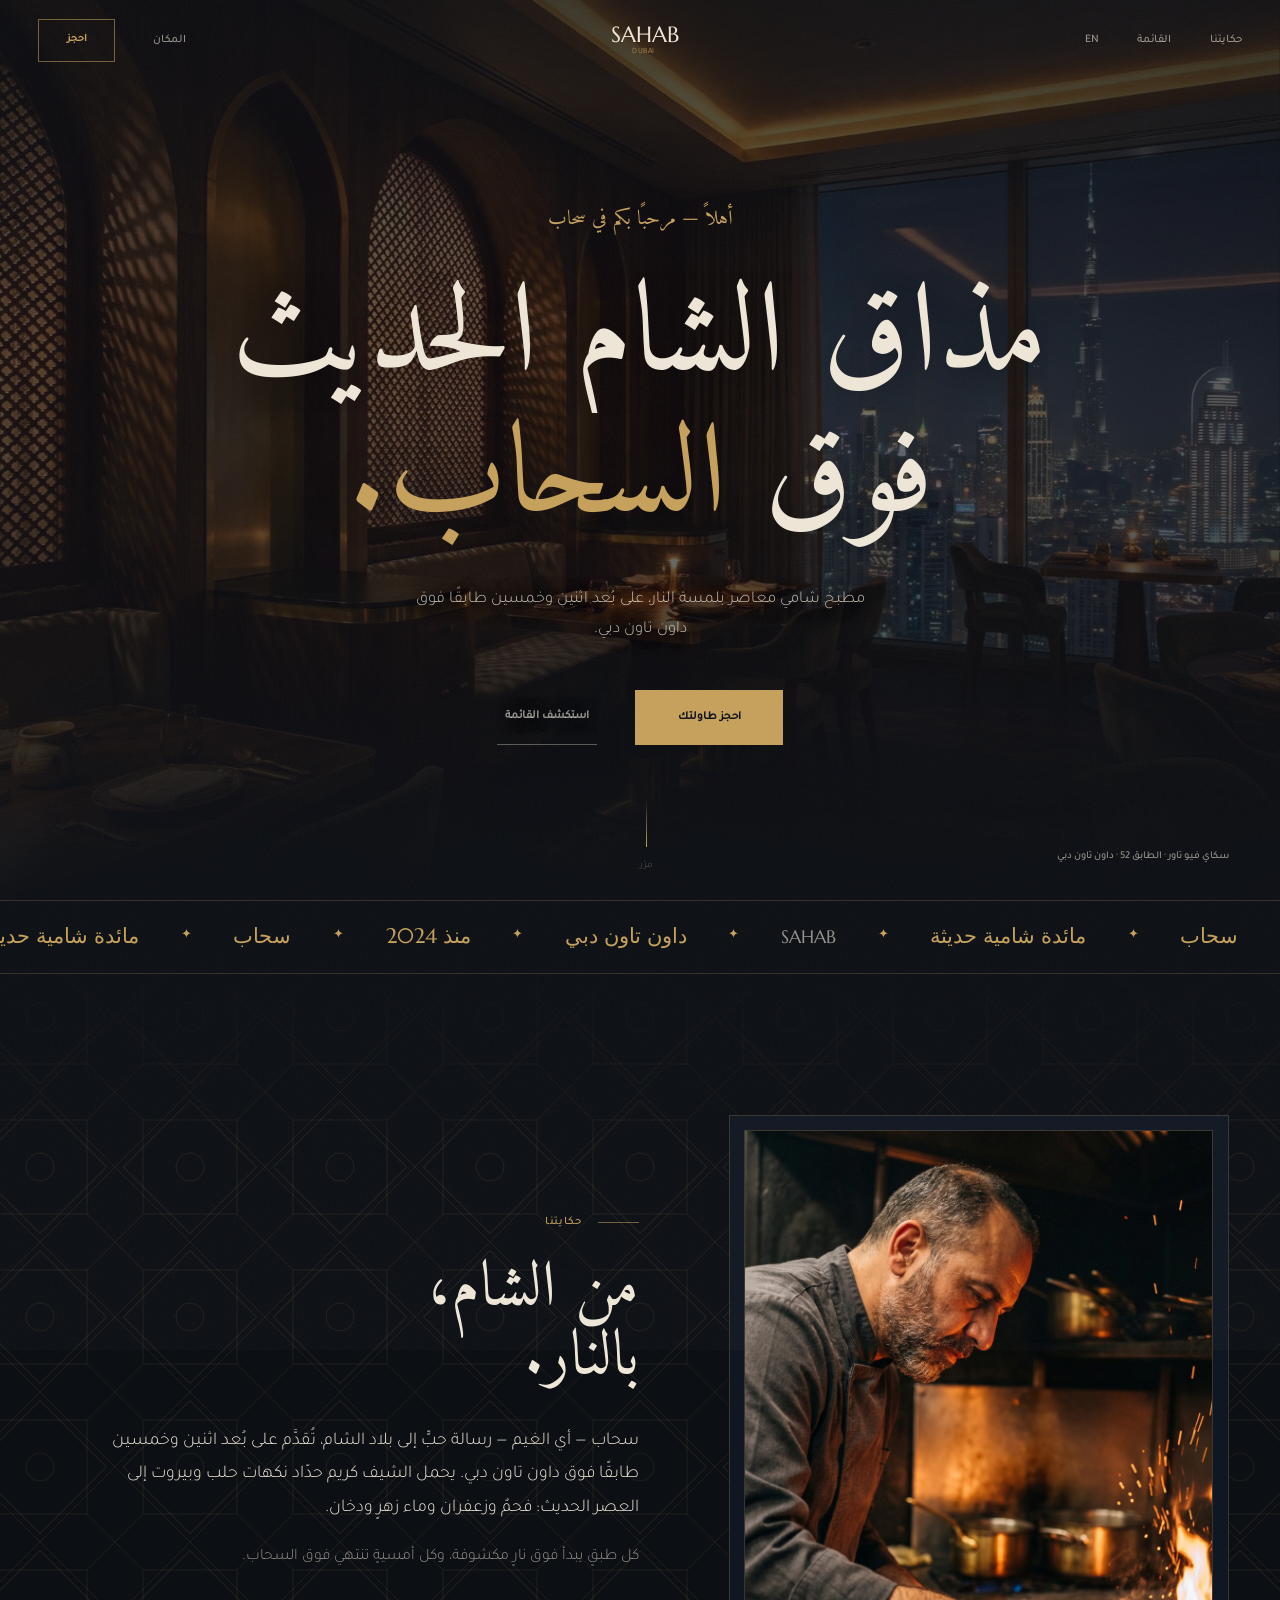
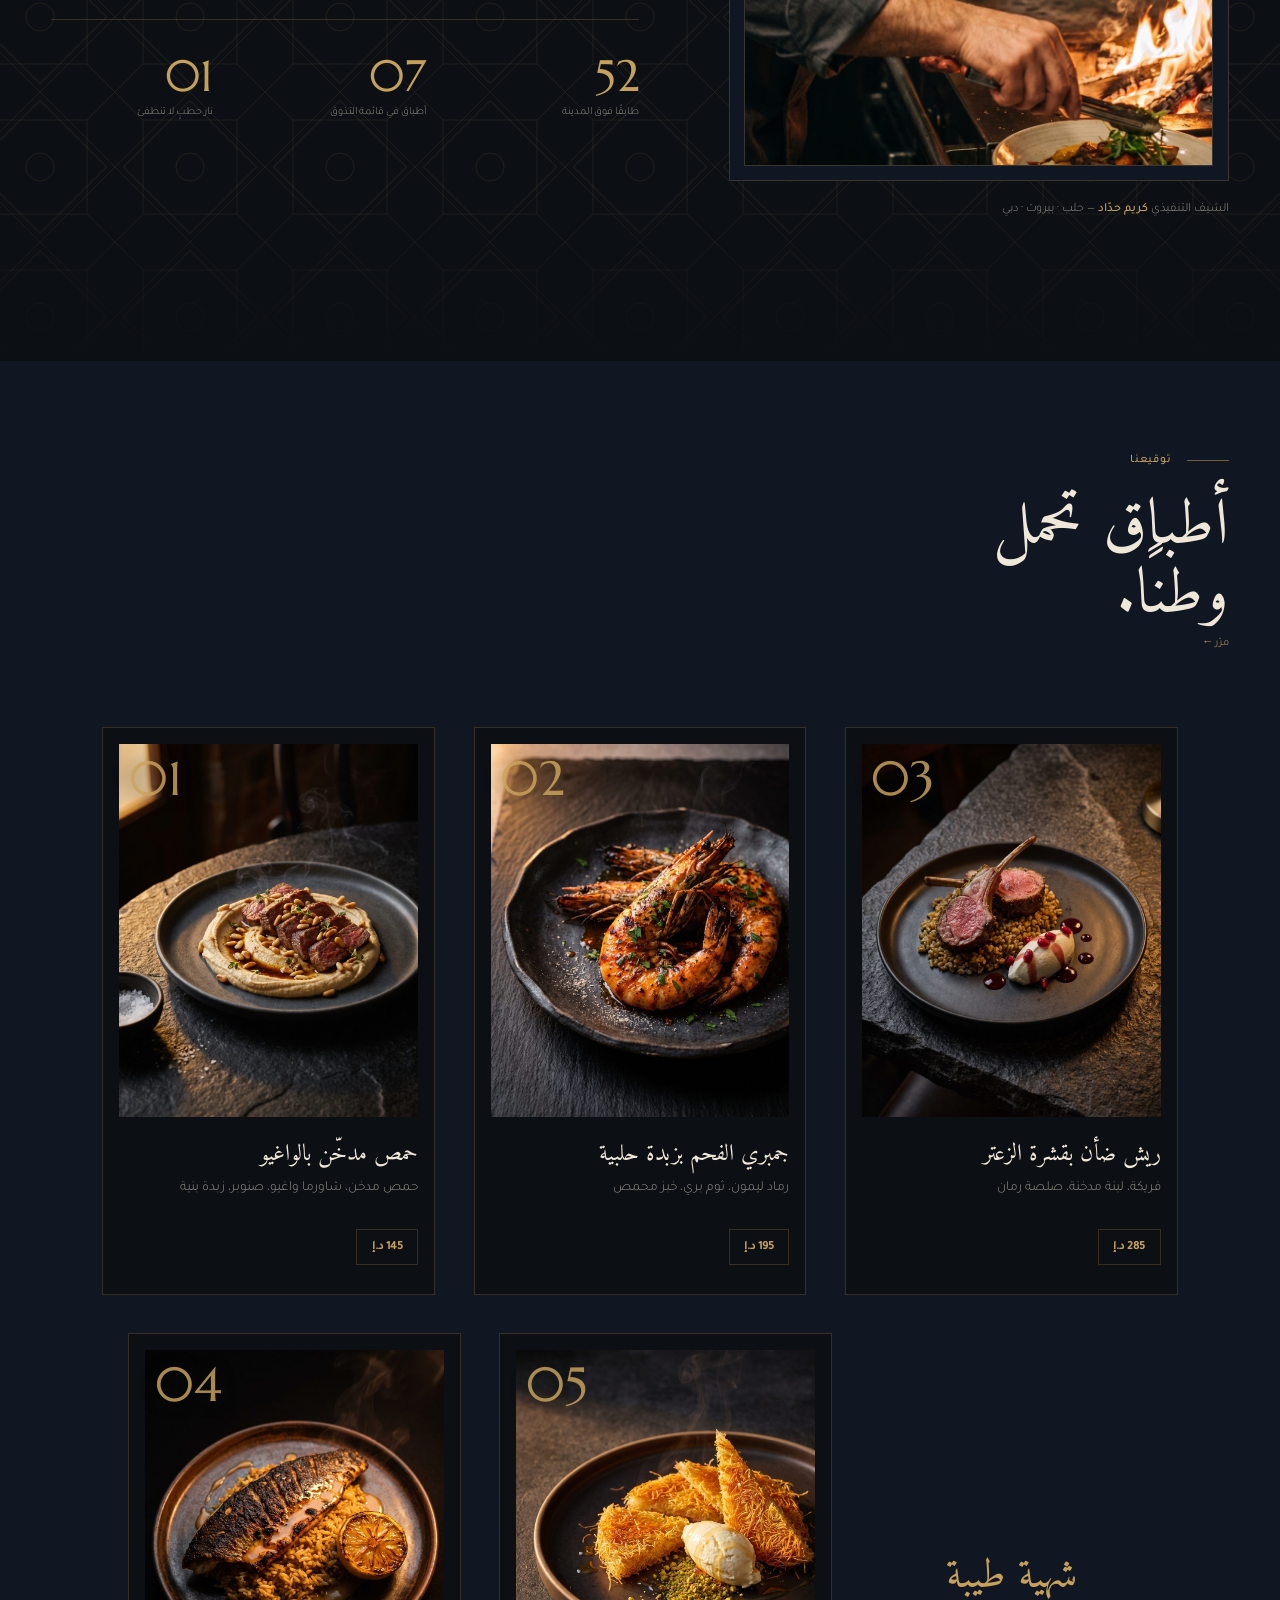
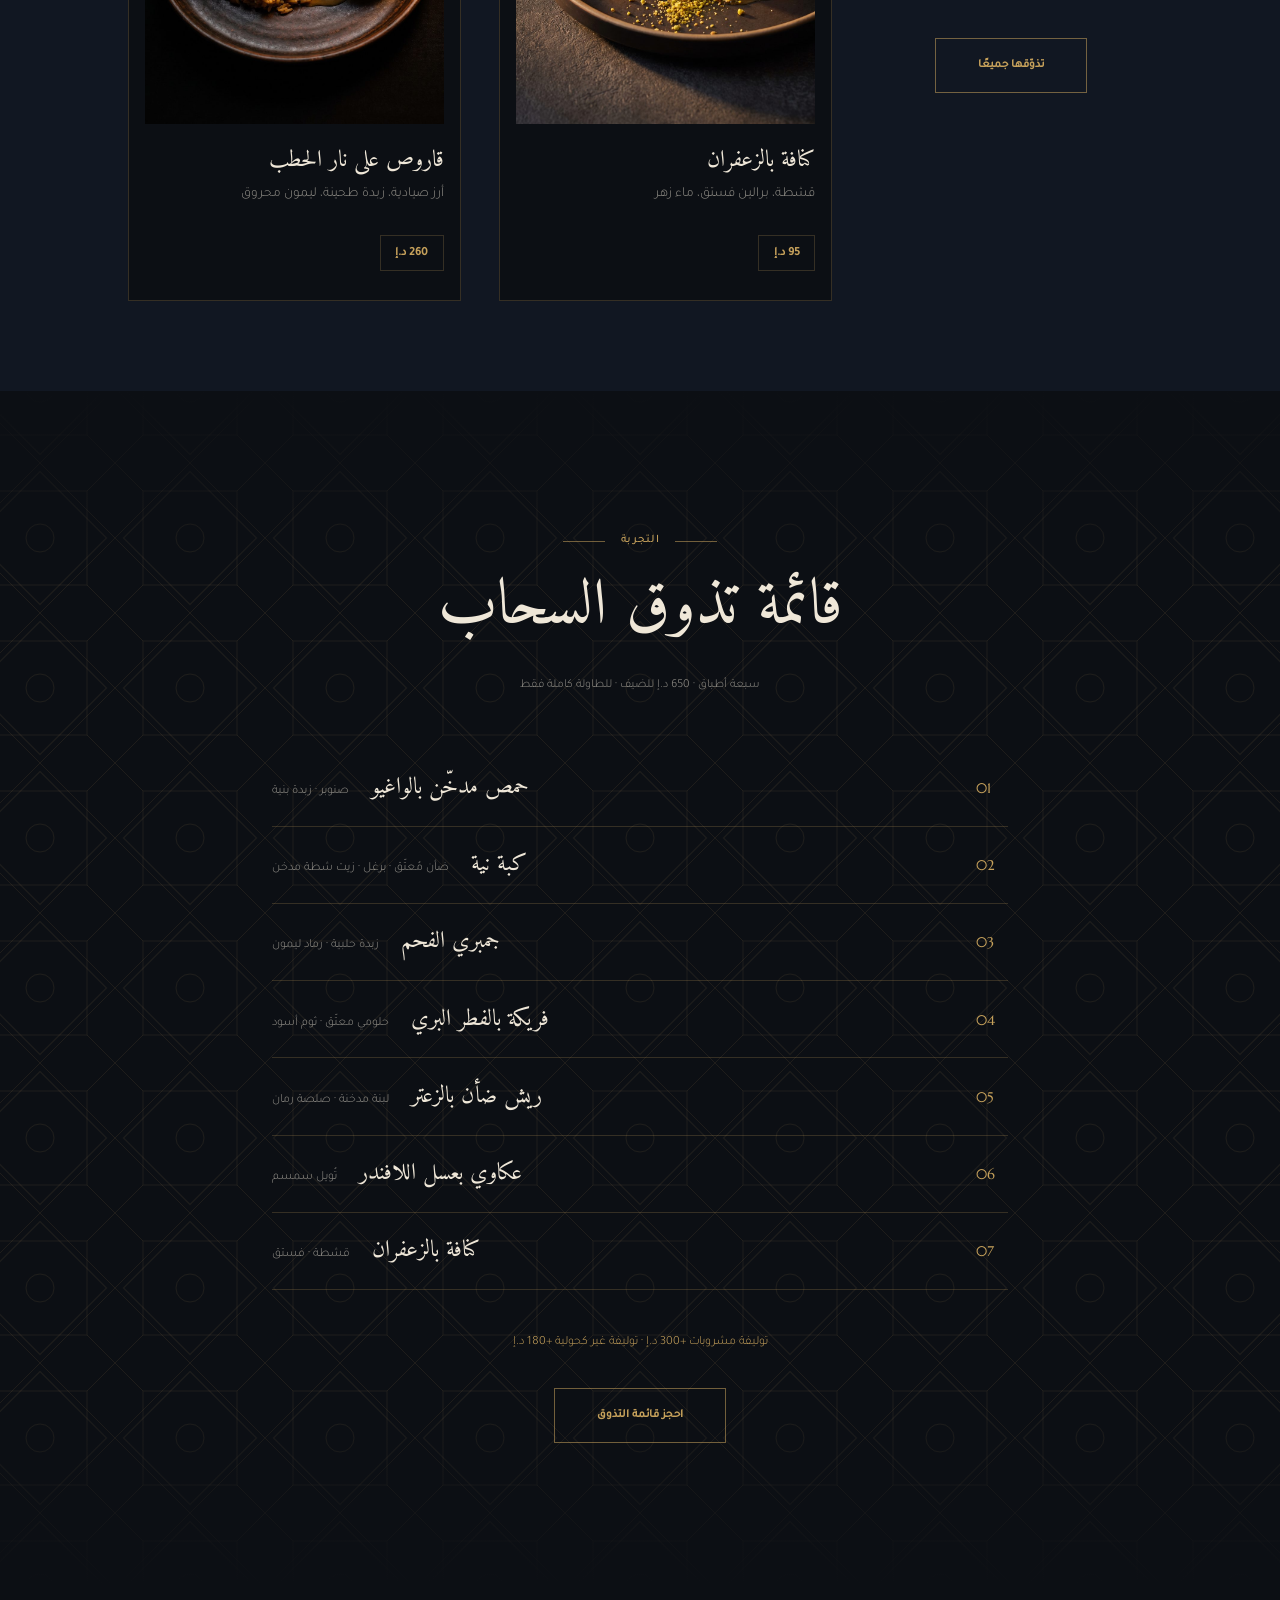
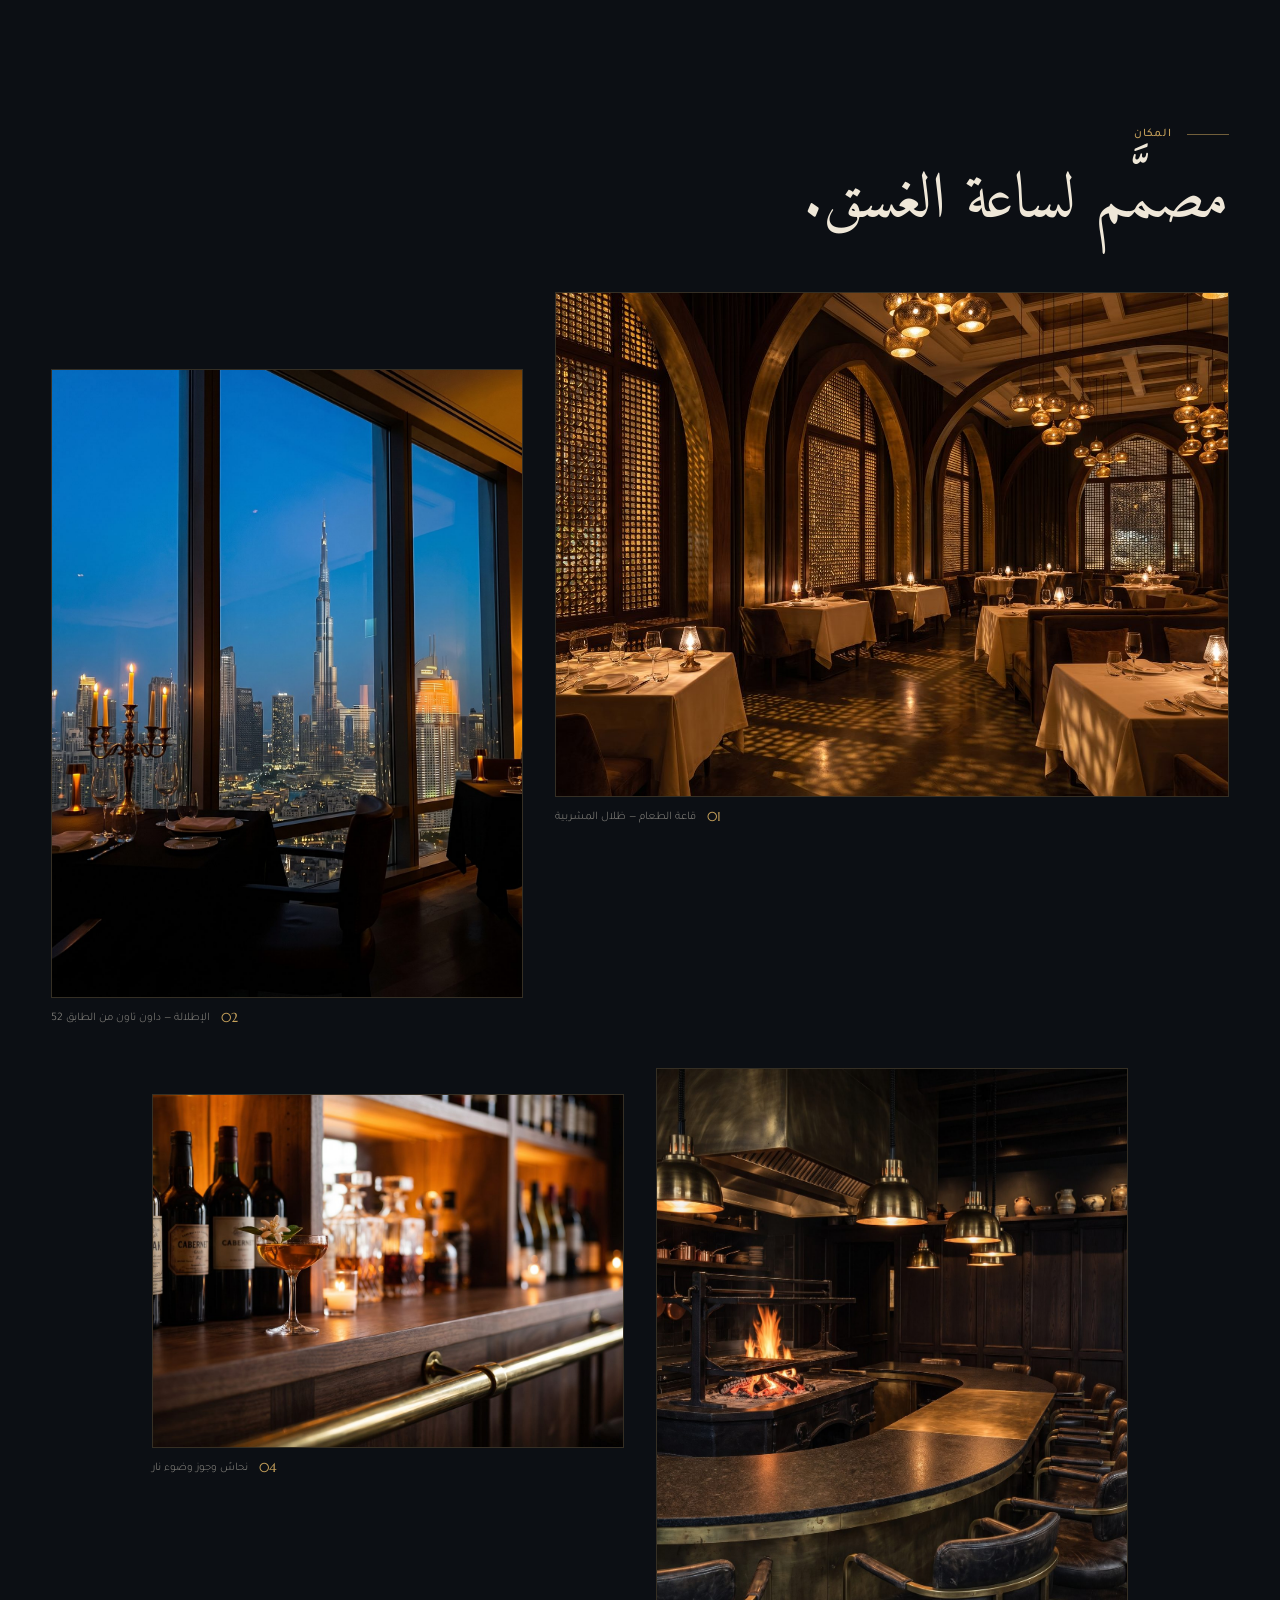
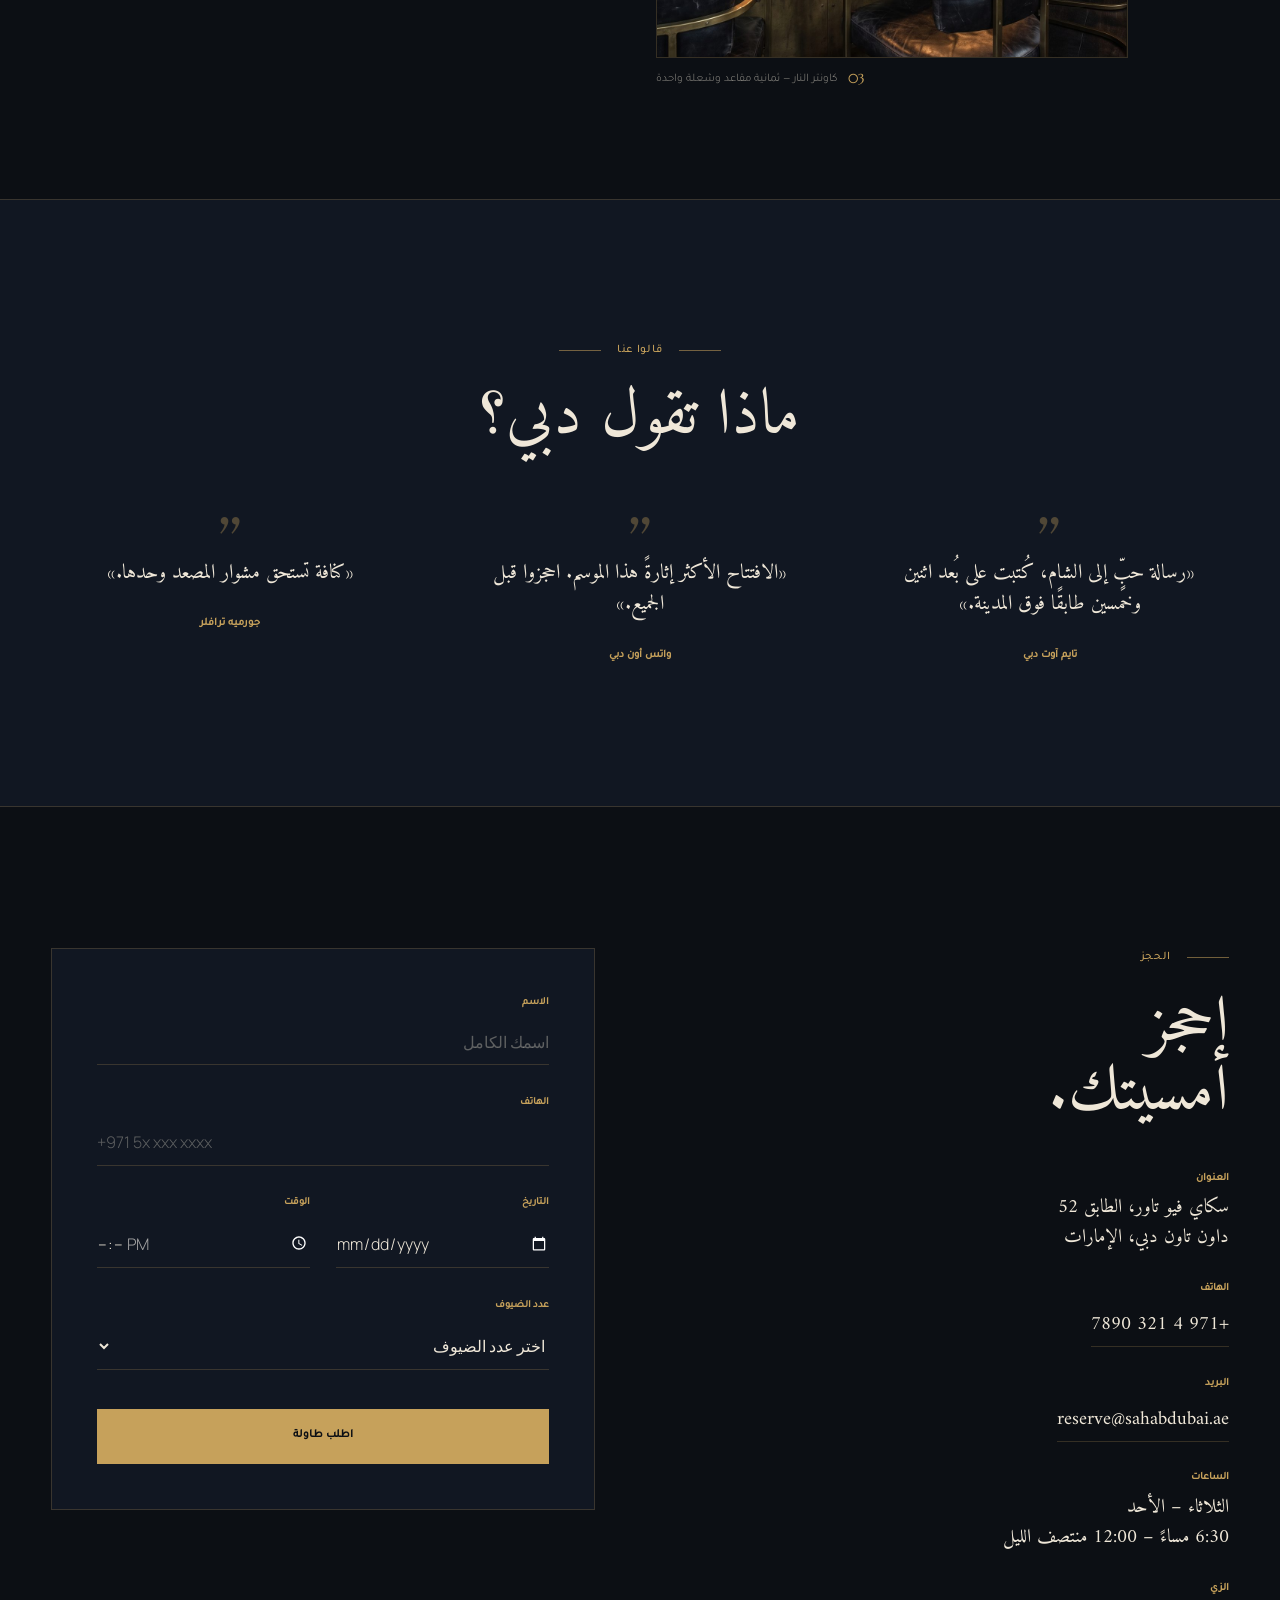
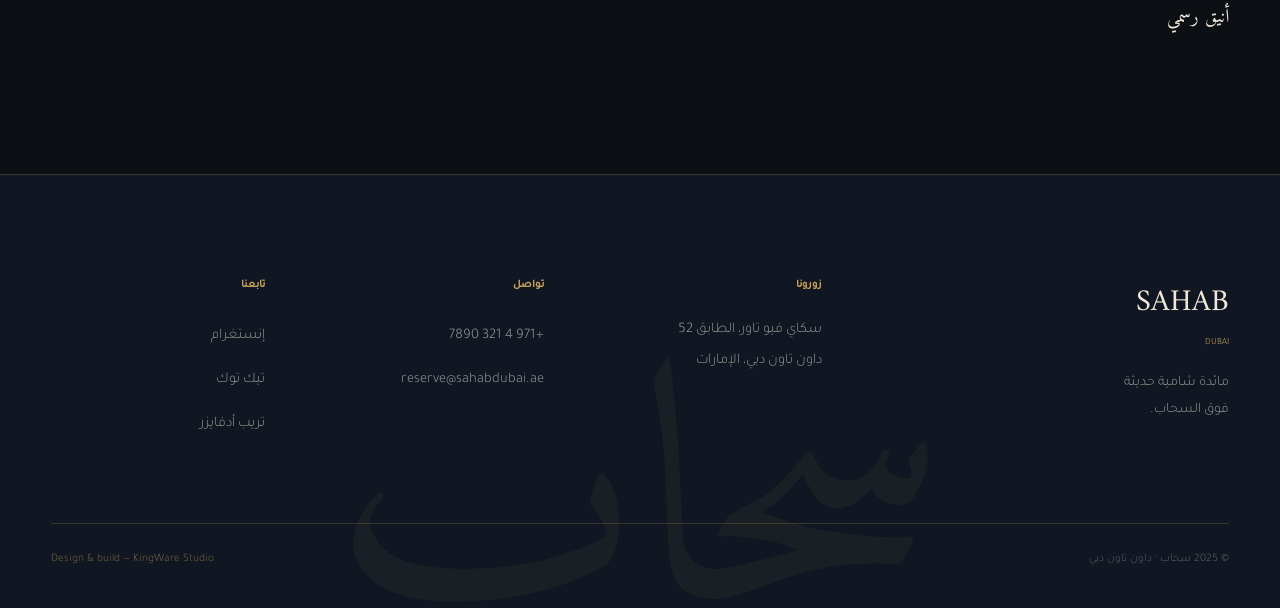
==== commit f9556649: "Merge v2: mobile overhaul + Arabic version (44/44 QA checks passed)" ====
--- a/ar/index.html
+++ b/ar/index.html
@@ -256,7 +256,7 @@
 
         <div class="space__grid">
           <figure class="space__fig space__fig--a" data-reveal>
-            <div class="space__frame"><img src="../assets/img/interior-1.jpg" alt="قاعة طعام سحاب ليلًا — نحاس وأقواس وضوء نار فوق أفق دبي" loading="lazy" decoding="async" data-speed="0.9"></div>
+            <div class="space__frame"><img src="../assets/img/interior-1.jpg" alt="قاعة الطعام الرئيسية — أقواس وظلال مشربية على الطاولات" loading="lazy" decoding="async" data-speed="0.9"></div>
             <figcaption><i>01</i>قاعة الطعام — ظلال المشربية</figcaption>
           </figure>
           <figure class="space__fig space__fig--b" data-reveal>
--- a/css/style.css
+++ b/css/style.css
@@ -27,6 +27,7 @@
 html {
   scroll-behavior: auto;
   color-scheme: dark;
+  overflow-x: hidden;
 }
 
 body {
@@ -292,6 +293,9 @@
   color: var(--ivory-60);
   transition: color 0.3s;
   padding: 0.3rem 0;
+  display: inline-flex;
+  align-items: center;
+  min-height: 44px;
 }
 .nav__link::after {
   content: "";
@@ -316,6 +320,8 @@
   flex-direction: column;
   align-items: center;
   line-height: 1.15;
+  min-height: 44px;
+  justify-content: center;
 }
 .nav__logo-name {
   font-family: var(--font-display);
@@ -340,6 +346,7 @@
   gap: 7px;
   padding: 0;
   margin-left: auto;
+  position: relative;
   z-index: 1101;
 }
 .nav__burger span {
@@ -845,7 +852,7 @@
   font-size: 1.2rem;
   line-height: 1.55;
 }
-.reserve__details dd a { border-bottom: 1px solid var(--brass-hair); transition: color 0.3s, border-color 0.3s; }
+.reserve__details dd a { border-bottom: 1px solid var(--brass-hair); transition: color 0.3s, border-color 0.3s; display: inline-flex; align-items: center; min-height: 44px; }
 .reserve__details dd a:hover { color: var(--brass); border-color: var(--brass); }
 
 .reserve__form {
@@ -937,7 +944,7 @@
   margin-bottom: 1.2rem;
 }
 .footer__col p { font-size: 0.92rem; color: var(--ivory-60); line-height: 2.1; }
-.footer__col a { transition: color 0.3s; }
+.footer__col a { display: inline-flex; align-items: center; min-height: 44px; }
 .footer__col a:hover { color: var(--brass); }
 .footer__bottom {
   position: relative;
@@ -975,8 +982,9 @@
 
 @media (max-width: 900px) {
   .nav__links { display: none; }
-  .nav__burger { display: flex; }
-  .nav__logo { position: static; transform: none; margin-right: auto; }
+  .nav__inner { display: grid; grid-template-columns: 1fr auto; align-items: center; }
+  .nav__burger { display: flex; justify-self: end; margin-left: 0; }
+  .nav__logo { position: static; transform: none; margin-right: 0; justify-self: start; }
 
   .story__grid { grid-template-columns: 1fr; }
   .story__media { max-width: 26rem; }
@@ -1031,7 +1039,6 @@
   .hero__loc { display: none; }
   .hero__content { margin-top: 0; }
   .hero__sub { font-size: 0.95rem; }
-  .story__stats { gap: 1.4rem 2.2rem; }
   .reserve__form { grid-template-columns: 1fr; }
   .tasting__list li { flex-wrap: wrap; }
   .tasting__list li::before { width: auto; margin-inline-end: 0.6rem; }
@@ -1082,3 +1089,4 @@
 html[dir="rtl"] .hero__loc { left: auto; right: calc(clamp(1.4rem,4vw,3.4rem) + env(safe-area-inset-right)); }
 html[dir="rtl"] .dishes__hint span { transform: scaleX(-1); display: inline-block; }
 html[dir="rtl"] .skip-link { left: auto; right: 1.2rem; }
+html[dir="rtl"] .marquee__group span.ar { letter-spacing: normal; }
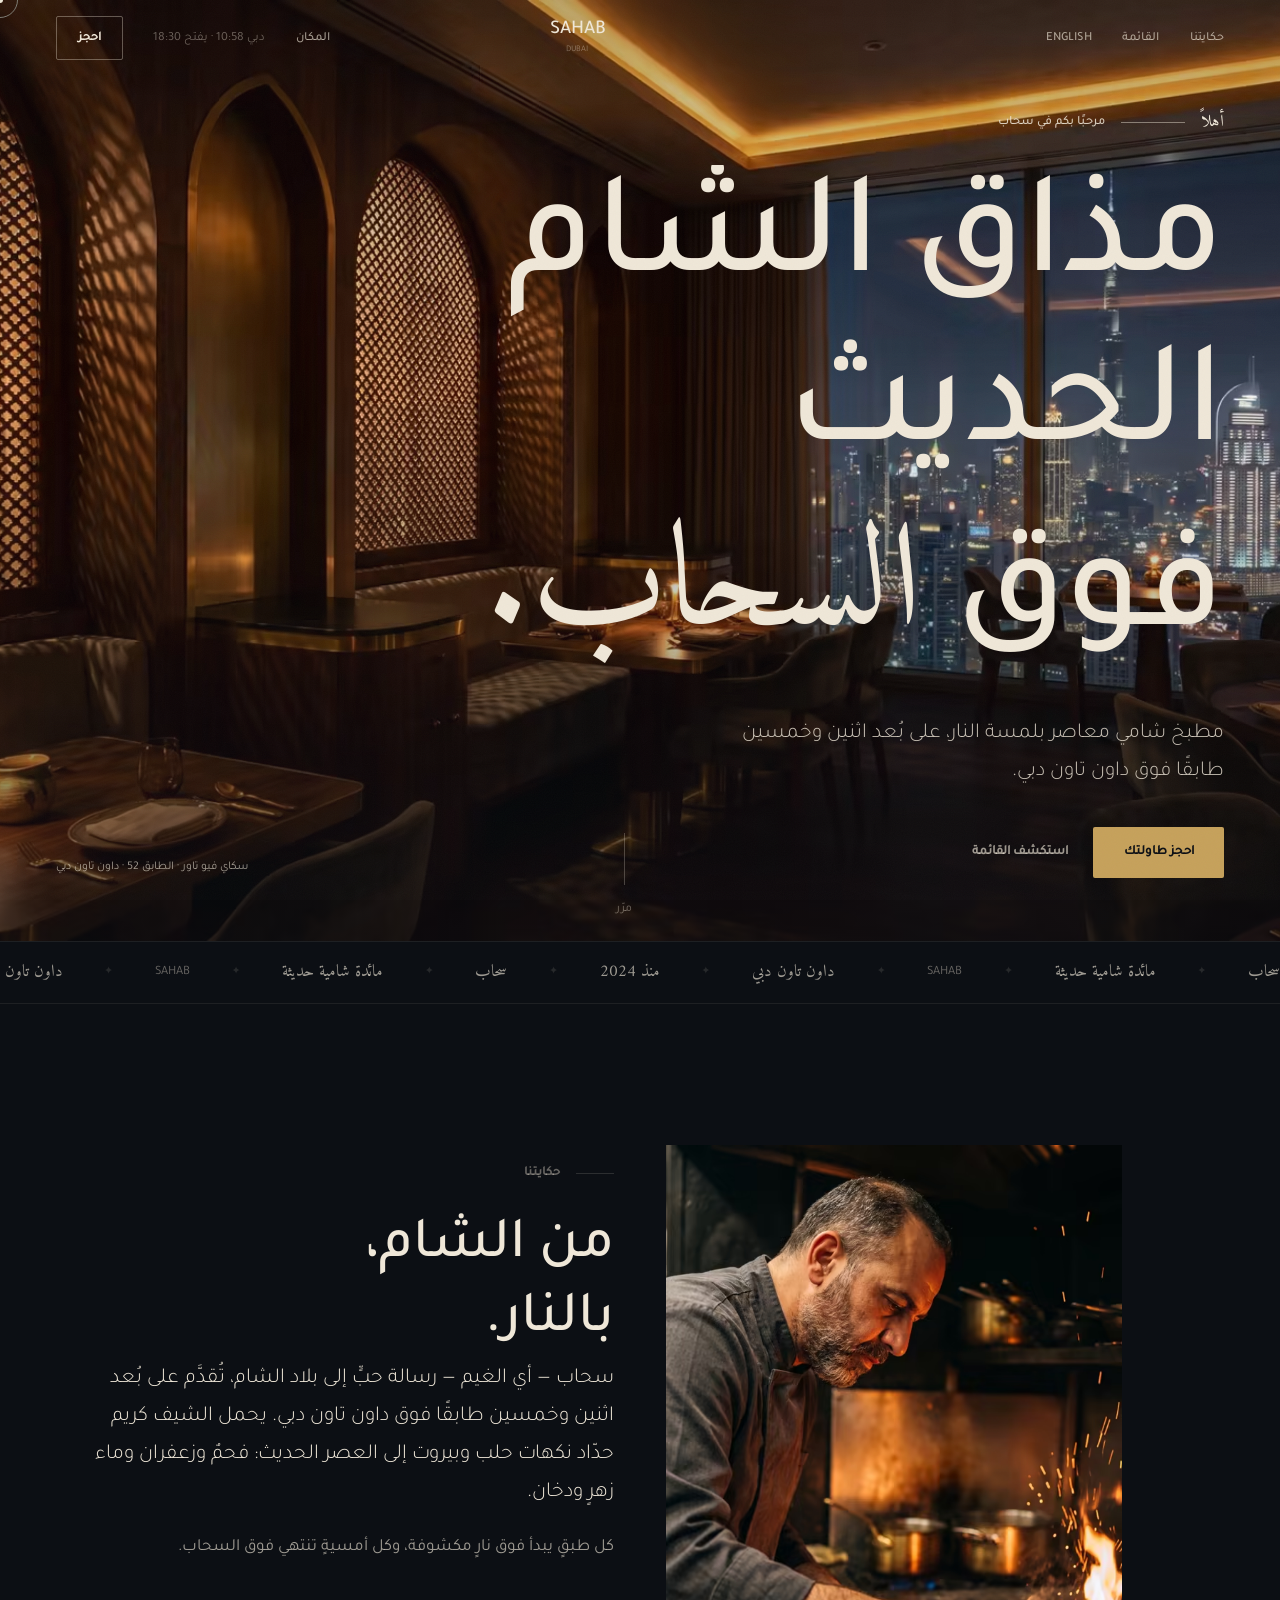
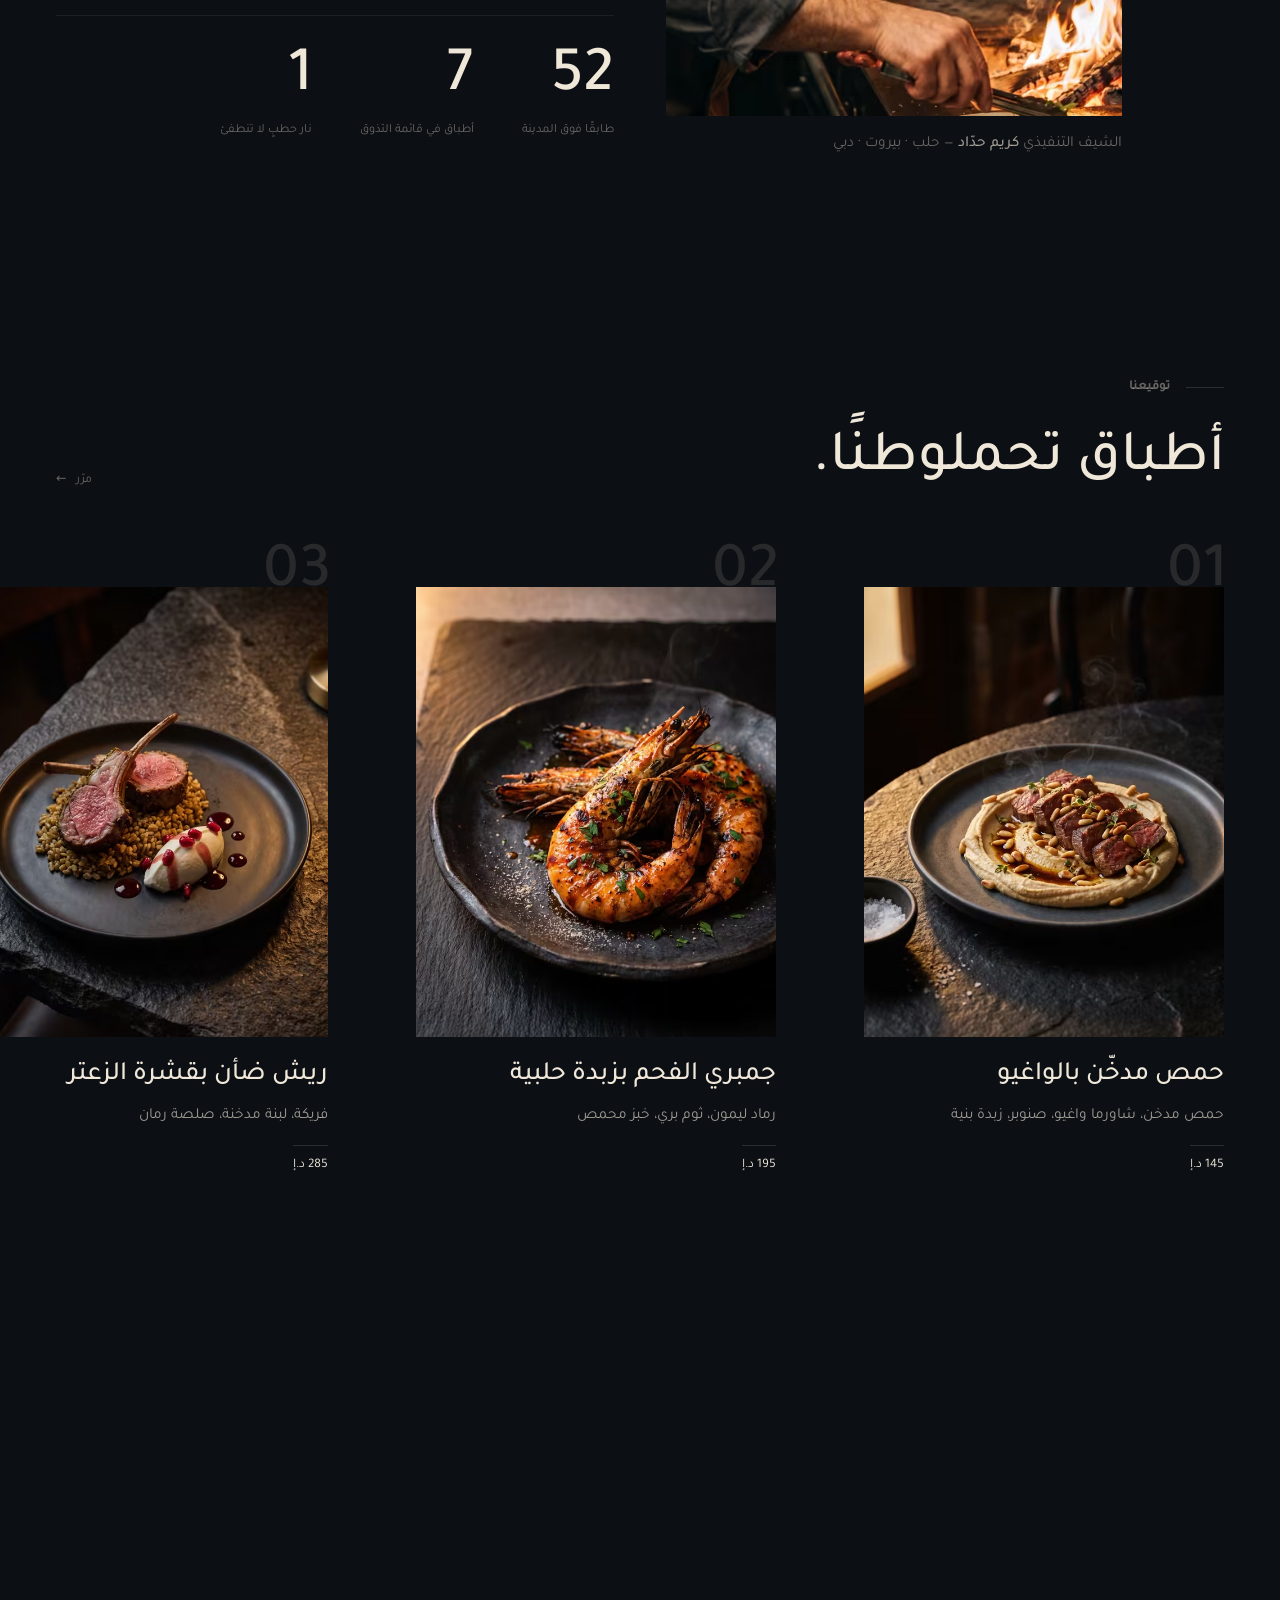
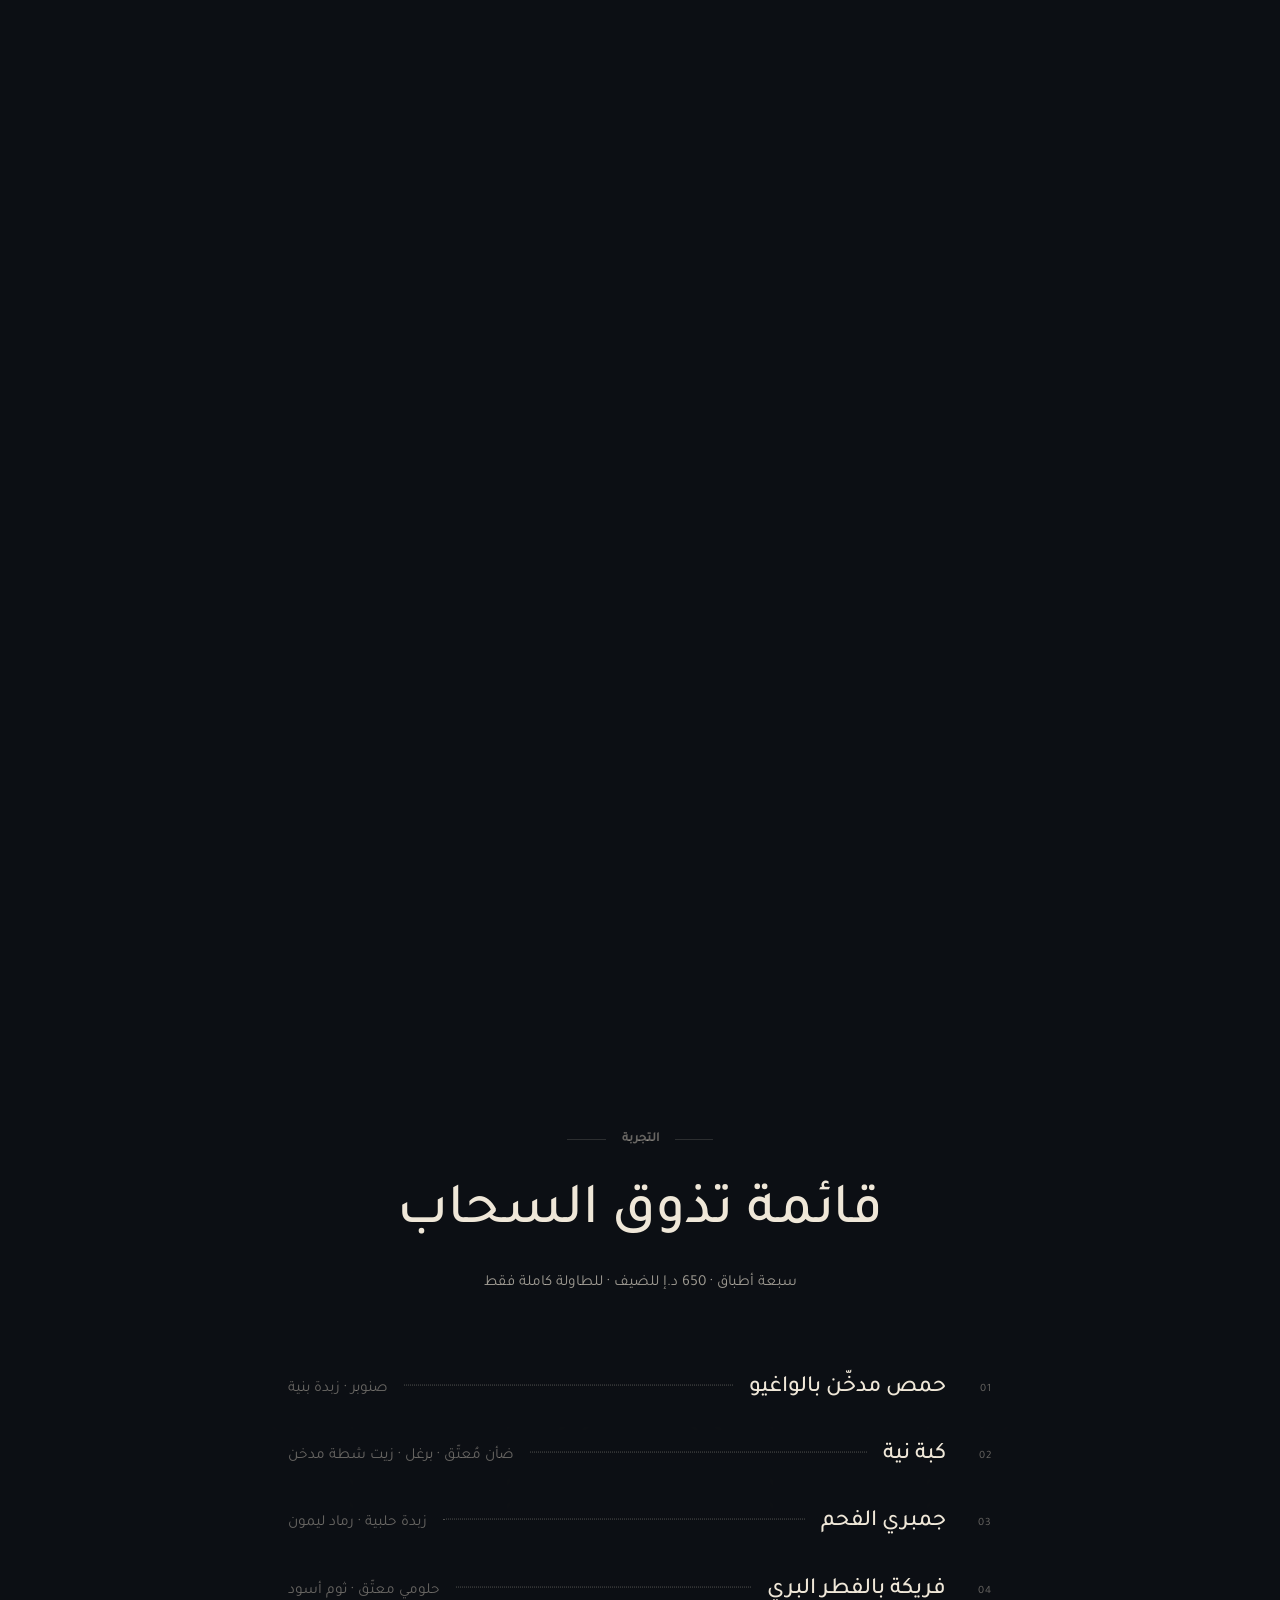
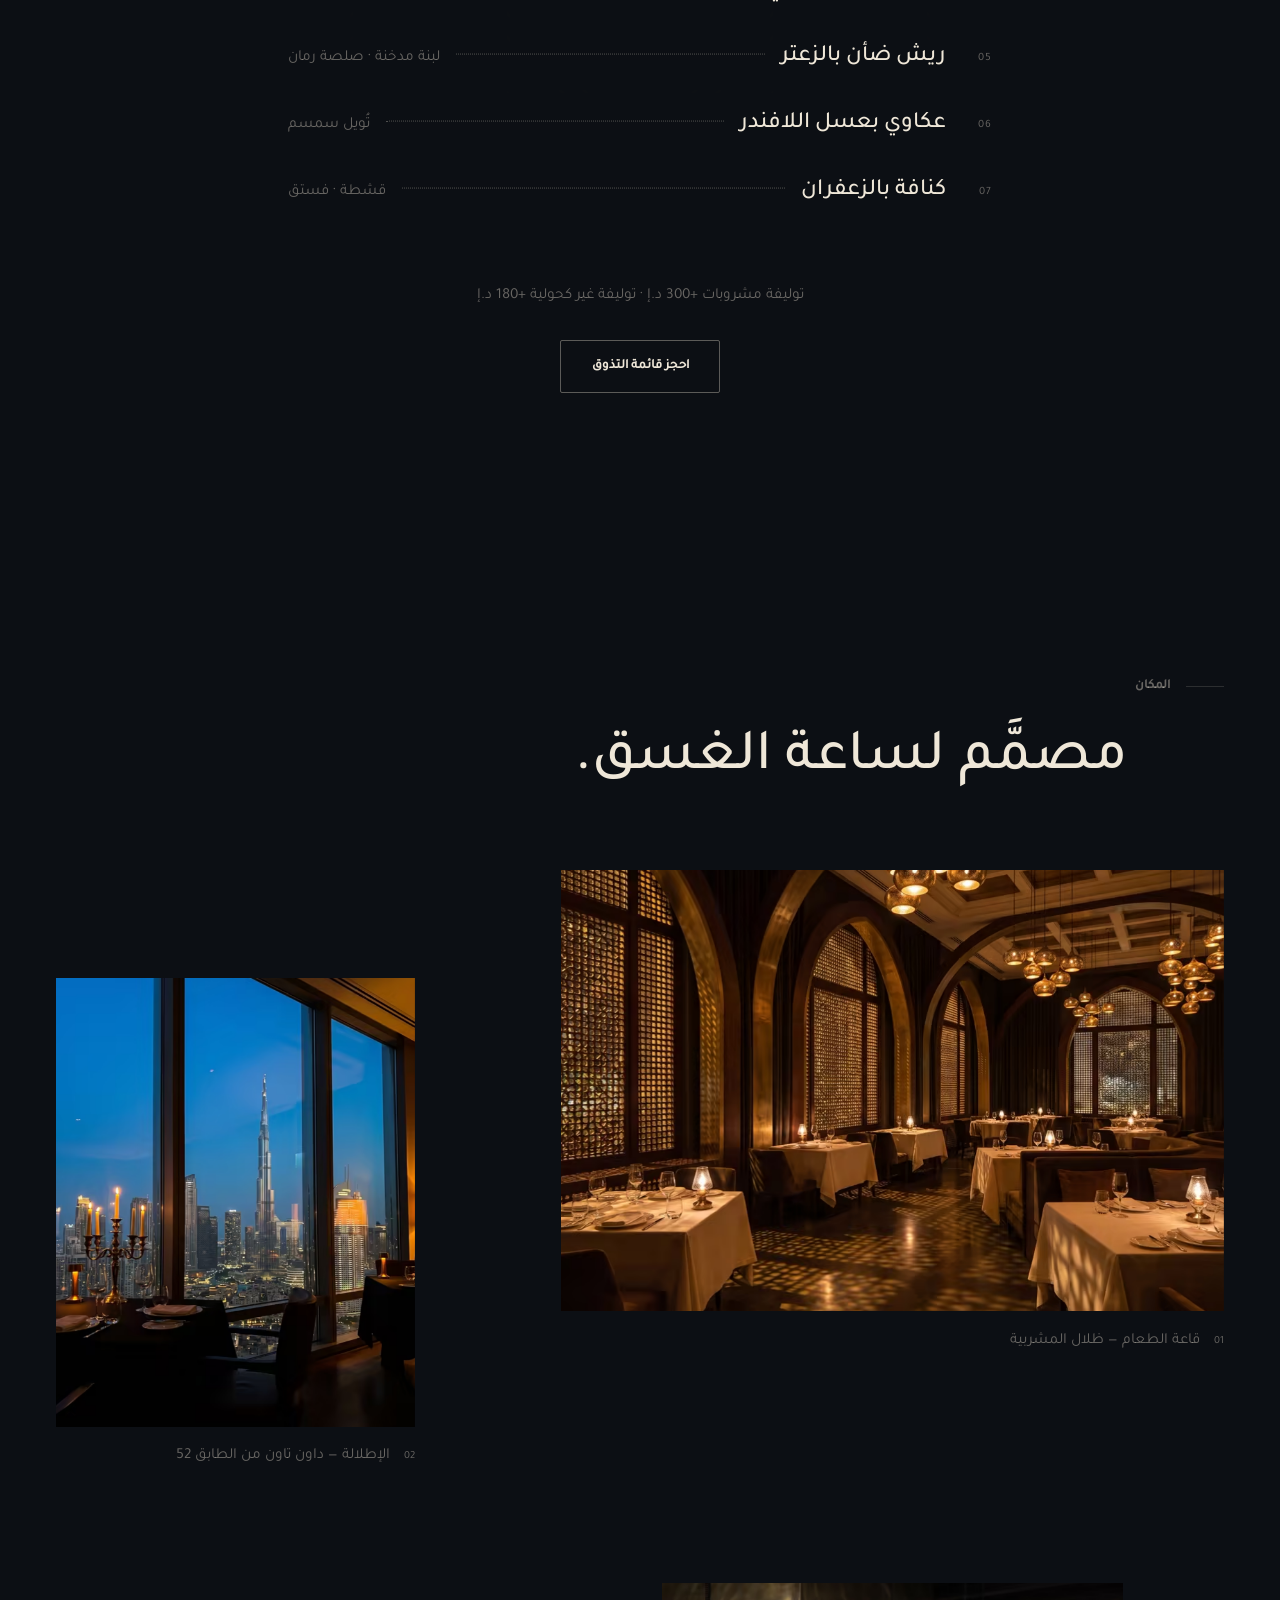
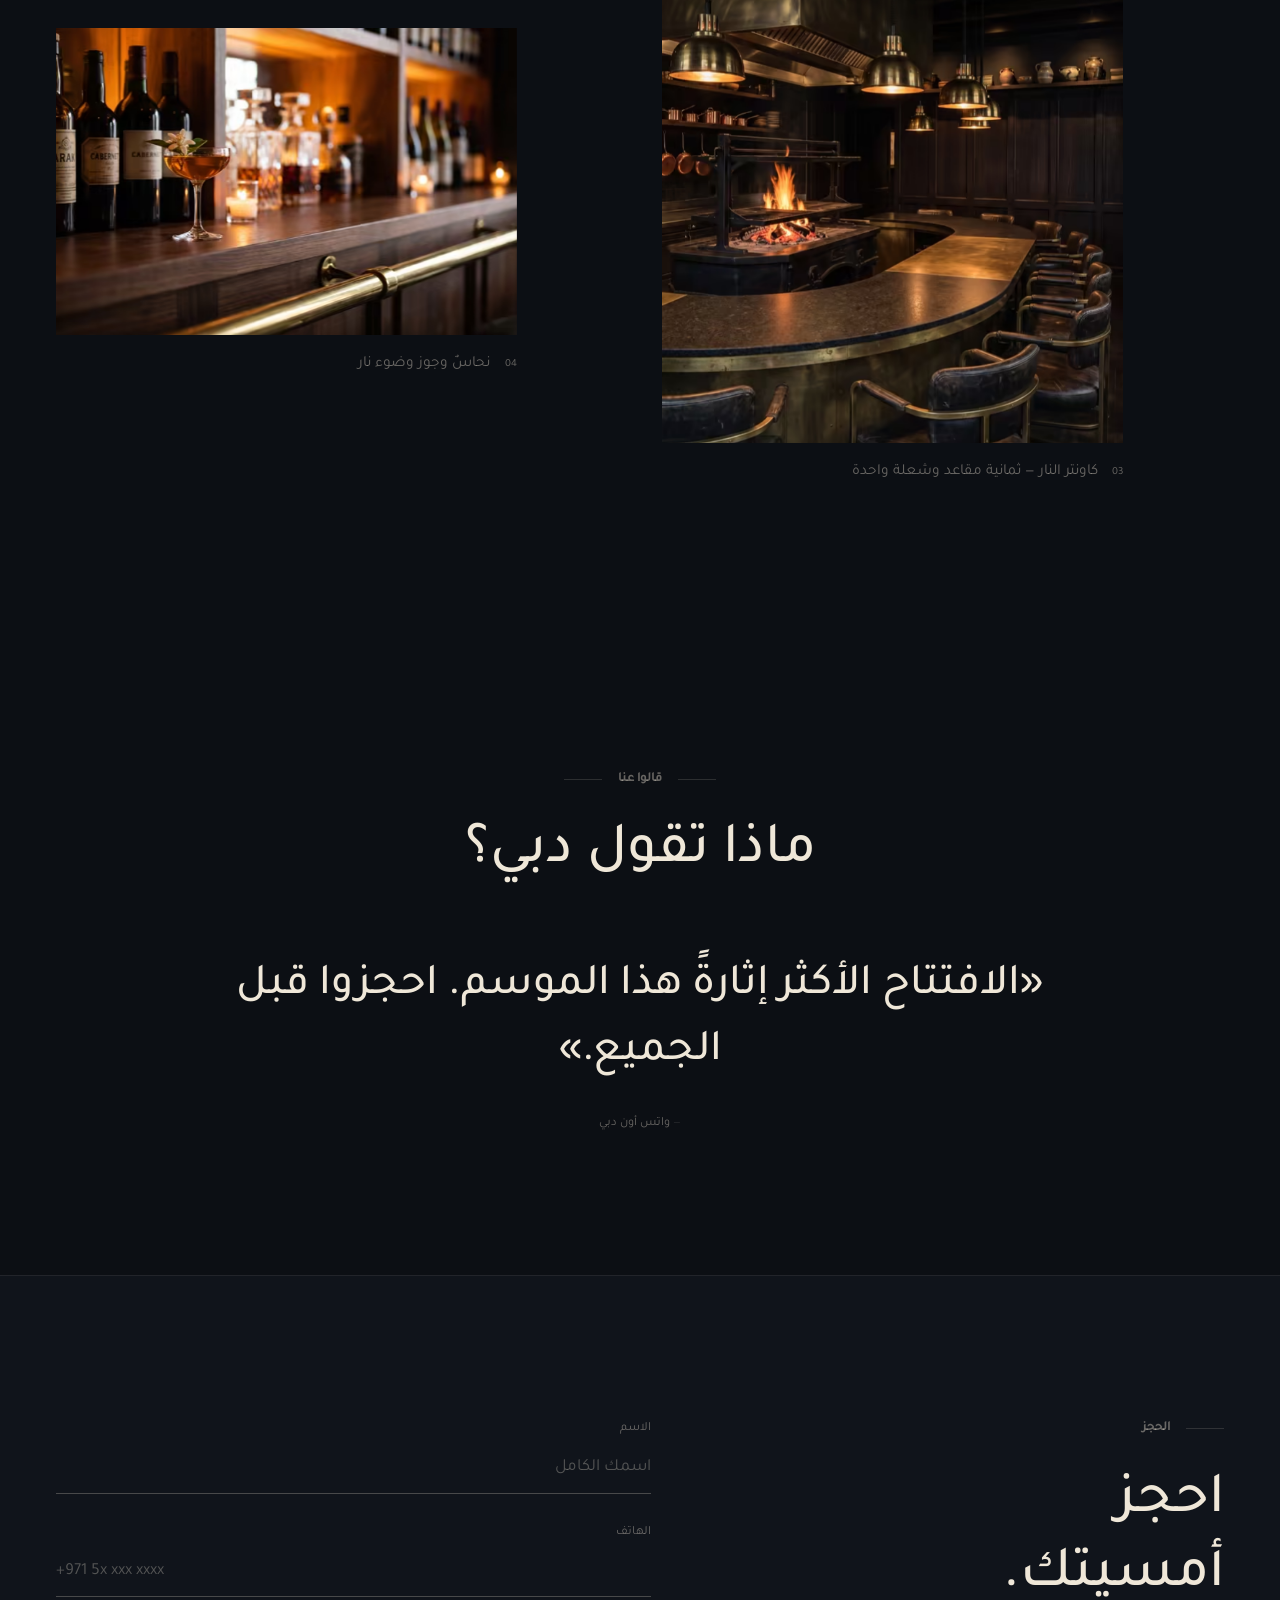
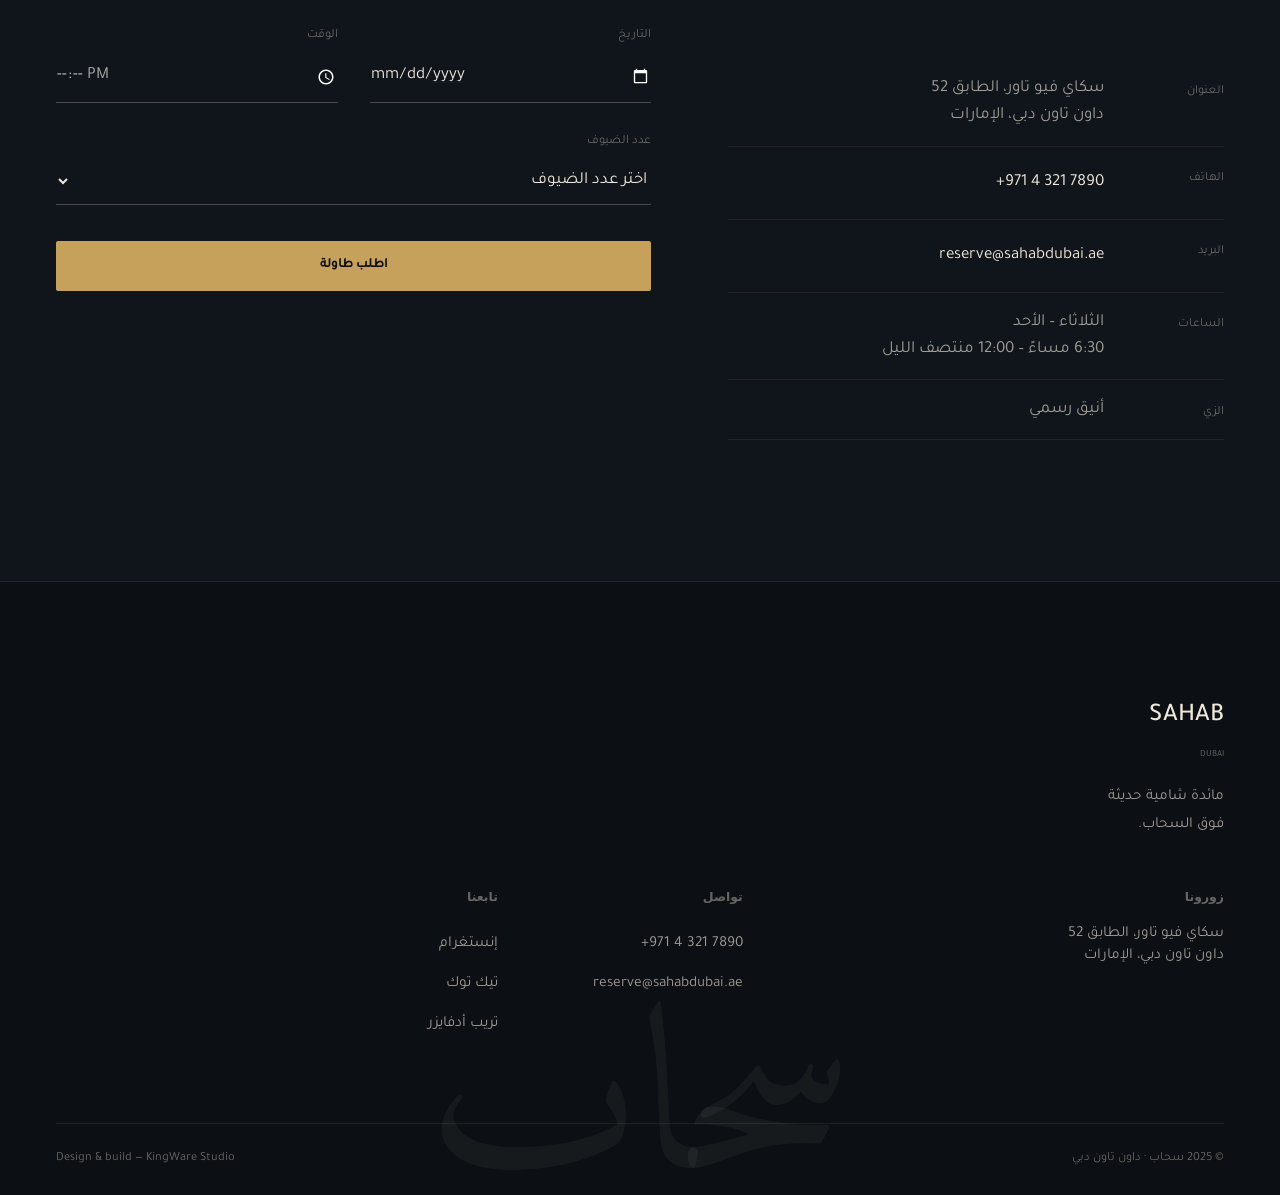
==== commit 8e4214a5: "initial commit" ====
--- a/ar/index.html
+++ b/ar/index.html
@@ -16,13 +16,21 @@
   <meta name="twitter:description" content="سحاب — مائدة شامية حديثة على بُعد اثنين وخمسين طابقًا فوق داون تاون دبي.">
   <meta name="twitter:image" content="https://opusstudiohq-max.github.io/sahab-dubai/assets/img/hero.jpg">
   <link rel="icon" href="data:image/svg+xml,%3Csvg xmlns='http://www.w3.org/2000/svg' viewBox='0 0 32 32'%3E%3Cpath fill='%23C6A15B' d='M16 2l3.2 9.4L28 8l-5.4 8 5.4 8-8.8-3.4L16 30l-3.2-9.4L4 24l5.4-8L4 8l8.8 3.4z'/%3E%3C/svg%3E">
-  <link rel="preload" as="image" href="../assets/img/hero.jpg">
-  <link rel="preload" href="../assets/fonts/marcellus-400-normal-latin.woff2" as="font" type="font/woff2" crossorigin>
+  <link rel="preload" as="image" type="image/avif" imagesrcset="../assets/img/hero-640.avif 640w, ../assets/img/hero-1024.avif 1024w, ../assets/img/hero-1600.avif 1600w, ../assets/img/hero-1920.avif 1920w" imagesizes="100vw" fetchpriority="high">
+  <link rel="preload" href="../assets/fonts/tajawal-500-normal-arabic.woff2" as="font" type="font/woff2" crossorigin>
   <link rel="alternate" hreflang="en" href="https://opusstudiohq-max.github.io/sahab-dubai/">
   <link rel="alternate" hreflang="ar" href="https://opusstudiohq-max.github.io/sahab-dubai/ar/">
   <link rel="alternate" hreflang="x-default" href="https://opusstudiohq-max.github.io/sahab-dubai/">
   <link rel="stylesheet" href="../css/fonts.css">
   <link rel="stylesheet" href="../css/style.css">
+  <noscript>
+    <style>
+      /* No JS: the page must never sit behind JS-only layers */
+      .preloader { display: none !important; }
+      .cursor-dot, .cursor-ring { display: none !important; }
+      .mobile-cta { position: static; margin: 1rem var(--gutter); box-shadow: none; }
+    </style>
+  </noscript>
   <script type="application/ld+json">
   {
     "@context": "https://schema.org",
@@ -60,18 +68,18 @@
       <span class="preloader__ar">سحاب</span>
       <span class="preloader__name">SAHAB</span>
       <span class="preloader__city">DUBAI</span>
+      <span class="preloader__line"></span>
     </div>
     <span class="preloader__count" id="preloader-count">00</span>
-    <span class="preloader__line"></span>
   </div>
 
   <!-- Navigation -->
   <header class="nav" id="nav">
-    <nav class="nav__inner">
+    <nav class="nav__inner" aria-label="التنقل الرئيسي">
       <ul class="nav__links nav__links--left">
         <li><a href="#story" class="nav__link" data-scroll>حكايتنا</a></li>
         <li><a href="#menu" class="nav__link" data-scroll>القائمة</a></li>
-        <li><a class="nav__link" href="../">EN</a></li>
+        <li><a class="nav__link" href="../">English</a></li>
       </ul>
       <a href="#top" class="nav__logo" data-scroll aria-label="SAHAB Dubai — الرئيسية">
         <span class="nav__logo-name">SAHAB</span>
@@ -79,9 +87,10 @@
       </a>
       <ul class="nav__links nav__links--right">
         <li><a href="#space" class="nav__link" data-scroll>المكان</a></li>
+        <li><span class="nav__status" id="nav-status"></span></li>
         <li><a href="#reserve" class="btn btn--outline btn--small magnetic" data-scroll><span>احجز</span></a></li>
       </ul>
-      <button class="nav__burger" id="nav-burger" aria-label="فتح القائمة" aria-expanded="false">
+      <button class="nav__burger" id="nav-burger" aria-label="فتح القائمة" aria-expanded="false" aria-controls="mmenu">
         <span></span><span></span>
       </button>
     </nav>
@@ -89,12 +98,12 @@
 
   <!-- Mobile menu -->
   <div class="mmenu" id="mmenu" aria-hidden="true">
-    <nav class="mmenu__nav">
+    <nav class="mmenu__nav" aria-label="قائمة الموبايل">
       <a href="#story" class="mmenu__link" data-scroll>حكايتنا</a>
       <a href="#menu" class="mmenu__link" data-scroll>القائمة</a>
       <a href="#space" class="mmenu__link" data-scroll>المكان</a>
       <a href="#reserve" class="mmenu__link" data-scroll>احجز</a>
-      <a class="mmenu__link" href="../">EN</a>
+      <a class="mmenu__link" href="../">English</a>
     </nav>
     <p class="mmenu__foot">سكاي فيو تاور، الطابق 52 — داون تاون دبي</p>
   </div>
@@ -104,15 +113,19 @@
     <!-- ══════════ HERO ══════════ -->
     <section class="hero" id="hero">
       <div class="hero__media">
-        <img src="../assets/img/hero.jpg" alt="قاعة طعام سحاب ليلًا — نحاس وأقواس وضوء نار فوق أفق دبي" fetchpriority="high">
-        <video class="hero__video" id="hero-video" autoplay muted loop playsinline preload="none" aria-hidden="true" tabindex="-1">
+        <picture>
+          <source type="image/avif" srcset="../assets/img/hero-640.avif 640w, ../assets/img/hero-1024.avif 1024w, ../assets/img/hero-1600.avif 1600w, ../assets/img/hero-1920.avif 1920w" sizes="100vw">
+          <source type="image/webp" srcset="../assets/img/hero-640.webp 640w, ../assets/img/hero-1024.webp 1024w, ../assets/img/hero-1600.webp 1600w, ../assets/img/hero-1920.webp 1920w" sizes="100vw">
+          <img src="../assets/img/hero.jpg" width="1920" height="1072" alt="قاعة طعام سحاب ليلًا — نحاس وأقواس وضوء نار فوق أفق دبي" fetchpriority="high" decoding="async">
+        </picture>
+        <video class="hero__video" id="hero-video" muted loop playsinline preload="none" aria-hidden="true" tabindex="-1" data-src="../assets/video/hero.mp4" data-src-mobile="../assets/video/hero-720.mp4">
           <source data-src="../assets/video/hero.mp4" type="video/mp4">
         </video>
       </div>
       <div class="hero__veil" aria-hidden="true"></div>
 
       <div class="hero__content">
-        <p class="hero__eyebrow reveal-io"><span class="ar">أهلاً — مرحبًا بكم في سحاب</span></p>
+        <p class="hero__eyebrow reveal-io"><span class="ar">أهلاً</span><span class="hero__eyebrow-rule" aria-hidden="true"></span>مرحبًا بكم في سحاب</p>
         <h1 class="hero__title">
           <span class="line"><span class="line-inner">مذاق الشام الحديث</span></span>
           <span class="line"><span class="line-inner">فوق <em>السحاب.</em></span></span>
@@ -149,7 +162,11 @@
       <div class="container story__grid">
         <figure class="story__media" data-reveal>
           <div class="story__media-frame">
-            <img src="../assets/img/chef.jpg" alt="الشيف التنفيذي كريم حدّاد يضع اللمسات الأخيرة على طبق فوق نار مكشوفة" loading="lazy" decoding="async">
+            <picture>
+              <source type="image/avif" srcset="../assets/img/chef-640.avif 640w, ../assets/img/chef.avif 1000w" sizes="(min-width: 901px) 36vw, 100vw">
+              <source type="image/webp" srcset="../assets/img/chef-640.webp 640w, ../assets/img/chef.webp 1000w" sizes="(min-width: 901px) 36vw, 100vw">
+              <img src="../assets/img/chef.jpg" width="1000" height="1339" alt="الشيف التنفيذي كريم حدّاد يضع اللمسات الأخيرة على طبق فوق نار مكشوفة" loading="lazy" decoding="async">
+            </picture>
           </div>
           <figcaption>الشيف التنفيذي <b>كريم حدّاد</b> — حلب · بيروت · دبي</figcaption>
         </figure>
@@ -161,8 +178,8 @@
           <p class="body-text" data-reveal>كل طبقٍ يبدأ فوق نارٍ مكشوفة، وكل أمسيةٍ تنتهي فوق السحاب.</p>
           <ul class="story__stats" data-reveal>
             <li><span class="story__stat-num">52</span><span class="story__stat-label">طابقًا فوق المدينة</span></li>
-            <li><span class="story__stat-num">07</span><span class="story__stat-label">أطباق في قائمة التذوق</span></li>
-            <li><span class="story__stat-num">01</span><span class="story__stat-label">نار حطبٍ لا تنطفئ</span></li>
+            <li><span class="story__stat-num">7</span><span class="story__stat-label">أطباق في قائمة التذوق</span></li>
+            <li><span class="story__stat-num">1</span><span class="story__stat-label">نار حطبٍ لا تنطفئ</span></li>
           </ul>
         </div>
       </div>
@@ -179,40 +196,70 @@
 
         <div class="dishes__track" id="dishes-track">
           <article class="dish">
-            <div class="dish__media"><img src="../assets/img/dish-1.jpg" alt="حمص مدخّن بالواغيو — شاورما واغيو وصنوبر وزبدة بنية" loading="lazy" decoding="async"></div>
-            <span class="dish__num">01</span>
+            <div class="dish__media">
+              <picture>
+                <source type="image/avif" srcset="../assets/img/dish-1-640.avif 640w, ../assets/img/dish-1.avif 1000w" sizes="(min-width: 901px) 420px, 78vw">
+                <source type="image/webp" srcset="../assets/img/dish-1-640.webp 640w, ../assets/img/dish-1.webp 1000w" sizes="(min-width: 901px) 420px, 78vw">
+                <img src="../assets/img/dish-1.jpg" width="1000" height="1339" alt="حمص مدخّن بالواغيو — شاورما واغيو وصنوبر وزبدة بنية" loading="lazy" decoding="async">
+              </picture>
+            </div>
+            <span class="dish__num" aria-hidden="true">01</span>
             <h3 class="dish__name">حمص مدخّن بالواغيو</h3>
             <p class="dish__desc">حمص مدخن، شاورما واغيو، صنوبر، زبدة بنية</p>
             <span class="dish__price">145 د.إ</span>
           </article>
 
           <article class="dish">
-            <div class="dish__media"><img src="../assets/img/dish-2.jpg" alt="جمبري الفحم بزبدة حلبية — رماد ليمون وثوم بري وخبز محمص" loading="lazy" decoding="async"></div>
-            <span class="dish__num">02</span>
+            <div class="dish__media">
+              <picture>
+                <source type="image/avif" srcset="../assets/img/dish-2-640.avif 640w, ../assets/img/dish-2.avif 1000w" sizes="(min-width: 901px) 420px, 78vw">
+                <source type="image/webp" srcset="../assets/img/dish-2-640.webp 640w, ../assets/img/dish-2.webp 1000w" sizes="(min-width: 901px) 420px, 78vw">
+                <img src="../assets/img/dish-2.jpg" width="1000" height="1339" alt="جمبري الفحم بزبدة حلبية — رماد ليمون وثوم بري وخبز محمص" loading="lazy" decoding="async">
+              </picture>
+            </div>
+            <span class="dish__num" aria-hidden="true">02</span>
             <h3 class="dish__name">جمبري الفحم بزبدة حلبية</h3>
             <p class="dish__desc">رماد ليمون، ثوم بري، خبز محمص</p>
             <span class="dish__price">195 د.إ</span>
           </article>
 
           <article class="dish">
-            <div class="dish__media"><img src="../assets/img/dish-3.jpg" alt="ريش ضأن بقشرة الزعتر — فريكة ولبنة مدخنة وصلصة رمان" loading="lazy" decoding="async"></div>
-            <span class="dish__num">03</span>
+            <div class="dish__media">
+              <picture>
+                <source type="image/avif" srcset="../assets/img/dish-3-640.avif 640w, ../assets/img/dish-3.avif 1000w" sizes="(min-width: 901px) 420px, 78vw">
+                <source type="image/webp" srcset="../assets/img/dish-3-640.webp 640w, ../assets/img/dish-3.webp 1000w" sizes="(min-width: 901px) 420px, 78vw">
+                <img src="../assets/img/dish-3.jpg" width="1000" height="1339" alt="ريش ضأن بقشرة الزعتر — فريكة ولبنة مدخنة وصلصة رمان" loading="lazy" decoding="async">
+              </picture>
+            </div>
+            <span class="dish__num" aria-hidden="true">03</span>
             <h3 class="dish__name">ريش ضأن بقشرة الزعتر</h3>
             <p class="dish__desc">فريكة، لبنة مدخنة، صلصة رمان</p>
             <span class="dish__price">285 د.إ</span>
           </article>
 
           <article class="dish">
-            <div class="dish__media"><img src="../assets/img/dish-4.jpg" alt="قاروص على نار الحطب — أرز صيادية وزبدة طحينة وليمون محروق" loading="lazy" decoding="async"></div>
-            <span class="dish__num">04</span>
+            <div class="dish__media">
+              <picture>
+                <source type="image/avif" srcset="../assets/img/dish-4-640.avif 640w, ../assets/img/dish-4.avif 1000w" sizes="(min-width: 901px) 420px, 78vw">
+                <source type="image/webp" srcset="../assets/img/dish-4-640.webp 640w, ../assets/img/dish-4.webp 1000w" sizes="(min-width: 901px) 420px, 78vw">
+                <img src="../assets/img/dish-4.jpg" width="1000" height="1339" alt="قاروص على نار الحطب — أرز صيادية وزبدة طحينة وليمون محروق" loading="lazy" decoding="async">
+              </picture>
+            </div>
+            <span class="dish__num" aria-hidden="true">04</span>
             <h3 class="dish__name">قاروص على نار الحطب</h3>
             <p class="dish__desc">أرز صيادية، زبدة طحينة، ليمون محروق</p>
             <span class="dish__price">260 د.إ</span>
           </article>
 
           <article class="dish">
-            <div class="dish__media"><img src="../assets/img/dish-5.jpg" alt="كنافة بالزعفران — قشطة وبرالين فستق وماء زهر" loading="lazy" decoding="async"></div>
-            <span class="dish__num">05</span>
+            <div class="dish__media">
+              <picture>
+                <source type="image/avif" srcset="../assets/img/dish-5-640.avif 640w, ../assets/img/dish-5.avif 1000w" sizes="(min-width: 901px) 420px, 78vw">
+                <source type="image/webp" srcset="../assets/img/dish-5-640.webp 640w, ../assets/img/dish-5.webp 1000w" sizes="(min-width: 901px) 420px, 78vw">
+                <img src="../assets/img/dish-5.jpg" width="1000" height="1339" alt="كنافة بالزعفران — قشطة وبرالين فستق وماء زهر" loading="lazy" decoding="async">
+              </picture>
+            </div>
+            <span class="dish__num" aria-hidden="true">05</span>
             <h3 class="dish__name">كنافة بالزعفران</h3>
             <p class="dish__desc">قشطة، برالين فستق، ماء زهر</p>
             <span class="dish__price">95 د.إ</span>
@@ -234,13 +281,13 @@
         <p class="tasting__meta" data-reveal>سبعة أطباق · 650 د.إ للضيف · للطاولة كاملة فقط</p>
 
         <ol class="tasting__list">
-          <li data-reveal><span class="tasting__course">حمص مدخّن بالواغيو</span><span class="tasting__note">صنوبر · زبدة بنية</span></li>
-          <li data-reveal><span class="tasting__course">كبة نية</span><span class="tasting__note">ضأن مُعتّق · برغل · زيت شطة مدخن</span></li>
-          <li data-reveal><span class="tasting__course">جمبري الفحم</span><span class="tasting__note">زبدة حلبية · رماد ليمون</span></li>
-          <li data-reveal><span class="tasting__course">فريكة بالفطر البري</span><span class="tasting__note">حلومي معتّق · ثوم أسود</span></li>
-          <li data-reveal><span class="tasting__course">ريش ضأن بالزعتر</span><span class="tasting__note">لبنة مدخنة · صلصة رمان</span></li>
-          <li data-reveal><span class="tasting__course">عكاوي بعسل اللافندر</span><span class="tasting__note">تُويل سمسم</span></li>
-          <li data-reveal><span class="tasting__course">كنافة بالزعفران</span><span class="tasting__note">قشطة · فستق</span></li>
+          <li data-reveal><span class="tasting__course">حمص مدخّن بالواغيو</span><span class="tasting__leader" aria-hidden="true"></span><span class="tasting__note">صنوبر · زبدة بنية</span></li>
+          <li data-reveal><span class="tasting__course">كبة نية</span><span class="tasting__leader" aria-hidden="true"></span><span class="tasting__note">ضأن مُعتّق · برغل · زيت شطة مدخن</span></li>
+          <li data-reveal><span class="tasting__course">جمبري الفحم</span><span class="tasting__leader" aria-hidden="true"></span><span class="tasting__note">زبدة حلبية · رماد ليمون</span></li>
+          <li data-reveal><span class="tasting__course">فريكة بالفطر البري</span><span class="tasting__leader" aria-hidden="true"></span><span class="tasting__note">حلومي معتّق · ثوم أسود</span></li>
+          <li data-reveal><span class="tasting__course">ريش ضأن بالزعتر</span><span class="tasting__leader" aria-hidden="true"></span><span class="tasting__note">لبنة مدخنة · صلصة رمان</span></li>
+          <li data-reveal><span class="tasting__course">عكاوي بعسل اللافندر</span><span class="tasting__leader" aria-hidden="true"></span><span class="tasting__note">تُويل سمسم</span></li>
+          <li data-reveal><span class="tasting__course">كنافة بالزعفران</span><span class="tasting__leader" aria-hidden="true"></span><span class="tasting__note">قشطة · فستق</span></li>
         </ol>
 
         <p class="tasting__pairing" data-reveal>توليفة مشروبات +300 د.إ · توليفة غير كحولية +180 د.إ</p>
@@ -256,19 +303,43 @@
 
         <div class="space__grid">
           <figure class="space__fig space__fig--a" data-reveal>
-            <div class="space__frame"><img src="../assets/img/interior-1.jpg" alt="قاعة الطعام الرئيسية — أقواس وظلال مشربية على الطاولات" loading="lazy" decoding="async" data-speed="0.9"></div>
+            <div class="space__frame">
+              <picture>
+                <source type="image/avif" srcset="../assets/img/interior-1-640.avif 640w, ../assets/img/interior-1-1024.avif 1024w, ../assets/img/interior-1.avif 1400w" sizes="(min-width: 901px) 55vw, 100vw">
+                <source type="image/webp" srcset="../assets/img/interior-1-640.webp 640w, ../assets/img/interior-1-1024.webp 1024w, ../assets/img/interior-1.webp 1400w" sizes="(min-width: 901px) 55vw, 100vw">
+                <img src="../assets/img/interior-1.jpg" width="1400" height="1045" alt="قاعة الطعام الرئيسية — أقواس وظلال مشربية على الطاولات" loading="lazy" decoding="async" data-speed="0.9">
+              </picture>
+            </div>
             <figcaption><i>01</i>قاعة الطعام — ظلال المشربية</figcaption>
           </figure>
           <figure class="space__fig space__fig--b" data-reveal>
-            <div class="space__frame"><img src="../assets/img/interior-2.jpg" alt="نافذة من الأرض إلى السقف تطل على أفق داون تاون دبي عند الغسق" loading="lazy" decoding="async" data-speed="1.15"></div>
+            <div class="space__frame">
+              <picture>
+                <source type="image/avif" srcset="../assets/img/interior-2-640.avif 640w, ../assets/img/interior-2-1024.avif 1024w, ../assets/img/interior-2.avif 1400w" sizes="(min-width: 901px) 28vw, 100vw">
+                <source type="image/webp" srcset="../assets/img/interior-2-640.webp 640w, ../assets/img/interior-2-1024.webp 1024w, ../assets/img/interior-2.webp 1400w" sizes="(min-width: 901px) 28vw, 100vw">
+                <img src="../assets/img/interior-2.jpg" width="1400" height="1875" alt="نافذة من الأرض إلى السقف تطل على أفق داون تاون دبي عند الغسق" loading="lazy" decoding="async" data-speed="1.15">
+              </picture>
+            </div>
             <figcaption><i>02</i>الإطلالة — داون تاون من الطابق 52</figcaption>
           </figure>
           <figure class="space__fig space__fig--c" data-reveal>
-            <div class="space__frame"><img src="../assets/img/interior-3.jpg" alt="كاونتر النار — ثمانية مقاعد حول نار الحطب المكشوفة" loading="lazy" decoding="async" data-speed="1.05"></div>
+            <div class="space__frame">
+              <picture>
+                <source type="image/avif" srcset="../assets/img/interior-3-640.avif 640w, ../assets/img/interior-3-1024.avif 1024w, ../assets/img/interior-3.avif 1400w" sizes="(min-width: 901px) 36vw, 100vw">
+                <source type="image/webp" srcset="../assets/img/interior-3-640.webp 640w, ../assets/img/interior-3-1024.webp 1024w, ../assets/img/interior-3.webp 1400w" sizes="(min-width: 901px) 36vw, 100vw">
+                <img src="../assets/img/interior-3.jpg" width="1400" height="1875" alt="كاونتر النار — ثمانية مقاعد حول نار الحطب المكشوفة" loading="lazy" decoding="async" data-speed="1.05">
+              </picture>
+            </div>
             <figcaption><i>03</i>كاونتر النار — ثمانية مقاعد وشعلة واحدة</figcaption>
           </figure>
           <figure class="space__fig space__fig--d" data-reveal>
-            <div class="space__frame"><img src="../assets/img/interior-4.jpg" alt="نحاس وجوز وضوء نار — تفاصيل من البار" loading="lazy" decoding="async" data-speed="0.95"></div>
+            <div class="space__frame">
+              <picture>
+                <source type="image/avif" srcset="../assets/img/interior-4-640.avif 640w, ../assets/img/interior-4-1024.avif 1024w, ../assets/img/interior-4.avif 1400w" sizes="(min-width: 901px) 36vw, 100vw">
+                <source type="image/webp" srcset="../assets/img/interior-4-640.webp 640w, ../assets/img/interior-4-1024.webp 1024w, ../assets/img/interior-4.webp 1400w" sizes="(min-width: 901px) 36vw, 100vw">
+                <img src="../assets/img/interior-4.jpg" width="1400" height="1045" alt="نحاس وجوز وضوء نار — تفاصيل من البار" loading="lazy" decoding="async" data-speed="0.95">
+              </picture>
+            </div>
             <figcaption><i>04</i>نحاسٌ وجوز وضوء نار</figcaption>
           </figure>
         </div>
@@ -280,16 +351,16 @@
       <div class="container">
         <p class="eyebrow eyebrow--center" data-reveal>قالوا عنا</p>
         <h2 class="h2 h2--center" data-reveal>ماذا تقول دبي؟</h2>
-        <div class="voices__grid">
-          <blockquote class="voice" data-reveal>
+        <div class="voices__stage" aria-roledescription="carousel" aria-label="قالوا عنا" data-reveal>
+          <blockquote class="voice">
             <p>«رسالة حبٍّ إلى الشام، كُتبت على بُعد اثنين وخمسين طابقًا فوق المدينة.»</p>
             <cite>تايم آوت دبي</cite>
           </blockquote>
-          <blockquote class="voice" data-reveal>
+          <blockquote class="voice">
             <p>«الافتتاح الأكثر إثارةً هذا الموسم. احجزوا قبل الجميع.»</p>
             <cite>واتس أون دبي</cite>
           </blockquote>
-          <blockquote class="voice" data-reveal>
+          <blockquote class="voice">
             <p>«كنافة تستحق مشوار المصعد وحدها.»</p>
             <cite>جورميه ترافلر</cite>
           </blockquote>
@@ -305,7 +376,7 @@
           <h2 class="h2" data-reveal>احجز<br>أمسيتك.</h2>
           <dl class="reserve__details" data-reveal>
             <div><dt>العنوان</dt><dd>سكاي فيو تاور، الطابق 52<br>داون تاون دبي، الإمارات</dd></div>
-            <div><dt>الهاتف</dt><dd><a href="tel:+97143217890">+971 4 321 7890</a></dd></div>
+            <div><dt>الهاتف</dt><dd><a href="tel:+97143217890"><bdi dir="ltr">+971 4 321 7890</bdi></a></dd></div>
             <div><dt>البريد</dt><dd><a href="mailto:reserve@sahabdubai.ae">reserve@sahabdubai.ae</a></dd></div>
             <div><dt>الساعات</dt><dd>الثلاثاء – الأحد<br>6:30 مساءً – 12:00 منتصف الليل</dd></div>
             <div><dt>الزي</dt><dd>أنيق رسمي</dd></div>
@@ -342,7 +413,7 @@
             </select>
           </div>
           <button type="submit" class="btn btn--solid btn--full magnetic"><span>اطلب طاولة</span></button>
-          <p class="reserve__success" id="reserve-success" hidden><span class="ar">شكرًا</span> — استلمنا طلبك، وسنؤكد برسالة نصية خلال ساعة.</p>
+          <p class="reserve__success" id="reserve-success" aria-live="polite" hidden><span class="ar">شكرًا</span> — استلمنا طلبك، وسنؤكد برسالة نصية خلال ساعة.</p>
         </form>
       </div>
     </section>
@@ -363,7 +434,7 @@
           </div>
           <div class="footer__col">
             <h4>تواصل</h4>
-            <p><a href="tel:+97143217890">+971 4 321 7890</a><br><a href="mailto:reserve@sahabdubai.ae">reserve@sahabdubai.ae</a></p>
+            <p><a href="tel:+97143217890"><bdi dir="ltr">+971 4 321 7890</bdi></a><br><a href="mailto:reserve@sahabdubai.ae">reserve@sahabdubai.ae</a></p>
           </div>
           <div class="footer__col">
             <h4>تابعنا</h4>
@@ -381,9 +452,10 @@
 
   </main>
 
+  <!-- Initial JS budget: gsap + ScrollTrigger + main.js only.
+       SplitText, lenis and hero-gl are lazy-loaded by main.js after boot. -->
   <script src="../vendor/gsap.min.js"></script>
   <script src="../vendor/ScrollTrigger.min.js"></script>
-  <script src="../vendor/lenis.min.js"></script>
   <script src="../js/main.js"></script>
 </body>
 </html>
--- a/css/style.css
+++ b/css/style.css
@@ -1,1092 +1,1408 @@
-/* ═══════════════════════════════════════════════════════════
-   SAHAB — Modern Levantine Dining · Downtown Dubai
-   Design system & styles
-   ═══════════════════════════════════════════════════════════ */
-
+/* ═══════════════════════════════════════════════════════════════════
+   SAHAB — style.css (v2 · full rewrite)
+   «Above the clouds» — editorial dark luxury for a Levantine table
+   fifty-two floors over Downtown Dubai.
+
+   Identity tokens (fixed):  bg #0C0F14 · ink #EFE7D8 · copper #C6A15B
+   Copper is reserved for INTERACTIVE elements only — CTAs, link hovers,
+   focus rings, active states. Never decoration.
+
+   Mobile-first · min-width media queries · logical properties everywhere
+   (the /ar/ RTL page reuses this stylesheet and mirrors automatically).
+   Default state = fully visible with JS disabled; every hidden/animated
+   initial state is gated behind `html.js` or a JS-toggled class.
+   ═══════════════════════════════════════════════════════════════════ */
+
+/* ── 1 · Design tokens ─────────────────────────────────────────────── */
 :root {
-  --ink: #0C0F14;
-  --night: #111722;
-  --night-2: #161E2B;
-  --ivory: #EFE7D8;
-  --ivory-60: rgba(239, 231, 216, 0.6);
-  --ivory-35: rgba(239, 231, 216, 0.35);
-  --brass: #C6A15B;
-  --brass-soft: rgba(198, 161, 91, 0.55);
-  --brass-hair: rgba(198, 161, 91, 0.22);
-  --terra: #B4543A;
-  --font-display: "Marcellus", serif;
-  --font-body: "Manrope", sans-serif;
-  --font-ar: "Amiri", serif;
-  --ease-out: cubic-bezier(0.22, 1, 0.36, 1);
-  --section-pad: clamp(6rem, 11vw, 10rem);
-}
-
-/* ── Reset ─────────────────────────────────────────────── */
+  color-scheme: dark;
+
+  /* palette */
+  --bg:            #0C0F14;
+  --bg-soft:       #10141B;
+  --ink:           #EFE7D8;
+  --ink-dim:       rgba(239, 231, 216, .64);
+  --ink-faint:     rgba(239, 231, 216, .40);
+  --ink-ghost:     rgba(239, 231, 216, .12);
+  --copper:        #C6A15B;
+  --copper-hi:     #D9B878;
+  --hairline:      rgba(239, 231, 216, .14);
+  --hairline-soft: rgba(239, 231, 216, .08);
+  --field-line:    rgba(239, 231, 216, .25);
+
+  /* type stacks (fonts.css defines the faces) */
+  --font-display: 'Marcellus', 'Times New Roman', serif;
+  --font-body:    'Manrope', system-ui, -apple-system, 'Segoe UI', sans-serif;
+  --font-ar:      'Amiri', 'Times New Roman', serif;        /* decorative Arabic */
+  --font-ar-head: 'Tajawal', system-ui, sans-serif;         /* RTL headings */
+
+  /* modular type scale (~1.33) */
+  --fs-eyebrow: .72rem;
+  --fs-small:   clamp(.82rem, .8rem + .1vw, .9rem);
+  --fs-body:    clamp(1rem, .97rem + .15vw, 1.0625rem);
+  --fs-lead:    clamp(1.125rem, 1.05rem + .35vw, 1.375rem);
+  --fs-h3:      clamp(1.3rem, 1.18rem + .6vw, 1.65rem);
+  --fs-h2:      clamp(2.1rem, 1.55rem + 2.6vw, 3.9rem);
+  --fs-hero:    clamp(2.7rem, 11.5vw, 10rem);
+  --fs-quote:   clamp(1.55rem, 1.15rem + 2vw, 2.85rem);
+  --fs-ghost:   clamp(4rem, 18vw, 17rem);
+
+  /* rhythm */
+  --space-section: clamp(4.5rem, 11vw, 9.5rem);
+  --gutter:        clamp(1.25rem, 4.5vw, 3.5rem);
+  --container:     78rem;
+  --measure:       44rem;
+
+  /* motion */
+  --ease: cubic-bezier(.22, 1, .36, 1);
+  --dur:  .55s;
+
+  /* chrome */
+  --nav-h: 76px;
+  --cta-h: 56px;
+  --z-mmenu: 290;
+  --z-nav: 300;
+  --z-cta: 280;
+  --z-grain: 350;
+  --z-cursor: 500;
+  --z-preloader: 600;
+}
+
+/* ── 2 · Reset & base ──────────────────────────────────────────────── */
 *, *::before, *::after { box-sizing: border-box; margin: 0; padding: 0; }
 
 html {
-  scroll-behavior: auto;
-  color-scheme: dark;
-  overflow-x: hidden;
+  scroll-behavior: smooth;
+  scroll-padding-block-start: calc(var(--nav-h) + 12px);
+  -webkit-text-size-adjust: 100%;
 }
 
 body {
-  background: var(--ink);
-  color: var(--ivory);
+  background: var(--bg);
+  color: var(--ink);
   font-family: var(--font-body);
-  font-weight: 300;
-  font-size: 1rem;
+  font-size: var(--fs-body);
+  font-weight: 400;
   line-height: 1.7;
   -webkit-font-smoothing: antialiased;
-  overflow-x: hidden;
-}
-
-img { display: block; width: 100%; height: 100%; object-fit: cover; }
+  text-rendering: optimizeLegibility;
+  min-block-size: 100vh;
+  overflow-x: clip;
+}
+
+img, picture, video, svg { display: block; max-inline-size: 100%; }
+img { block-size: auto; }
 a { color: inherit; text-decoration: none; }
 ul, ol { list-style: none; }
 button { font: inherit; color: inherit; background: none; border: 0; cursor: pointer; }
-
-::selection { background: var(--brass); color: var(--ink); }
-
-::-webkit-scrollbar { width: 8px; }
-::-webkit-scrollbar-track { background: var(--ink); }
-::-webkit-scrollbar-thumb { background: var(--brass-hair); border-radius: 4px; }
-::-webkit-scrollbar-thumb:hover { background: var(--brass-soft); }
-
-html.has-cursor, html.has-cursor a, html.has-cursor button,
-html.has-cursor input, html.has-cursor select, html.has-cursor label { cursor: none; }
-
-/* ── Typography helpers ────────────────────────────────── */
-.ar { font-family: var(--font-ar); direction: rtl; }
-
+input, select, textarea { font: inherit; color: inherit; }
+figure { display: block; }
+[hidden] { display: none !important; }
+
+::selection { background: var(--copper); color: var(--bg); }
+
+:focus-visible { outline: 2px solid var(--copper); outline-offset: 3px; }
+:focus:not(:focus-visible) { outline: none; }
+
+/* ── 3 · Shared primitives ─────────────────────────────────────────── */
+.container {
+  inline-size: min(100% - 2 * var(--gutter), var(--container));
+  margin-inline: auto;
+}
+
+.skip-link {
+  position: fixed;
+  inset-block-start: 12px;
+  inset-inline-start: 12px;
+  z-index: 700;
+  background: var(--copper);
+  color: var(--bg);
+  font-size: .85rem;
+  font-weight: 600;
+  padding: .8rem 1.3rem;
+  border-radius: 2px;
+  transform: translateY(-220%);
+  transition: transform .3s var(--ease);
+}
+.skip-link:focus-visible { transform: none; }
+
+/* Decorative Arabic word — always Amiri, never letter-spaced (breaks joining) */
+.ar {
+  font-family: var(--font-ar) !important;
+  letter-spacing: normal !important;
+}
+
+/* Eyebrow: small-caps Latin marker + short hairline */
+.eyebrow {
+  display: flex;
+  align-items: center;
+  gap: 1rem;
+  font-size: var(--fs-eyebrow);
+  font-weight: 600;
+  letter-spacing: .3em;
+  text-transform: uppercase;
+  color: var(--ink-faint);
+  margin-block-end: clamp(1.1rem, 2.5vw, 1.6rem);
+}
+.eyebrow::before {
+  content: "";
+  inline-size: 2.4rem;
+  block-size: 1px;
+  background: var(--hairline);
+  flex-shrink: 0;
+}
+.eyebrow .ar { font-size: 1.25em; color: var(--ink-dim); }
+.eyebrow--center { justify-content: center; }
+.eyebrow--center::after {
+  content: "";
+  inline-size: 2.4rem;
+  block-size: 1px;
+  background: var(--hairline);
+  flex-shrink: 0;
+}
+
+/* Section headings — one voice per chapter, set in section rules below */
 .h2 {
   font-family: var(--font-display);
   font-weight: 400;
-  font-size: clamp(2.3rem, 5vw, 4.2rem);
+  font-size: var(--fs-h2);
   line-height: 1.08;
-  letter-spacing: 0.01em;
+  letter-spacing: .01em;
   text-wrap: balance;
-  margin: 1.4rem 0 2rem;
 }
 .h2--center { text-align: center; }
 
-.eyebrow {
-  display: flex;
-  align-items: center;
-  gap: 1rem;
-  font-size: 0.72rem;
-  font-weight: 500;
-  letter-spacing: 0.38em;
-  text-transform: uppercase;
-  color: var(--brass);
-}
-.eyebrow::before {
-  content: "";
-  width: 2.6rem;
-  height: 1px;
-  background: var(--brass-soft);
-}
-.eyebrow .ar { font-size: 1rem; letter-spacing: 0; text-transform: none; }
-.eyebrow--center { justify-content: center; }
-.eyebrow--center::after {
-  content: "";
-  width: 2.6rem;
-  height: 1px;
-  background: var(--brass-soft);
+/* The accent word: Amiri italic — a bilingual whisper inside Latin display */
+.h2 em, .hero__title em {
+  font-family: var(--font-ar);
+  font-style: italic;
+  font-weight: 400;
+  letter-spacing: 0;
 }
 
 .lead {
-  font-size: clamp(1.05rem, 1.4vw, 1.25rem);
-  line-height: 1.85;
-  color: var(--ivory);
-  max-width: 34rem;
-}
-.lead em { font-family: var(--font-ar); font-style: normal; color: var(--brass); }
-.body-text { color: var(--ivory-60); max-width: 30rem; margin-top: 1.2rem; }
-
-.container { width: min(78rem, 92vw); margin-inline: auto; }
-
-/* ── Buttons ───────────────────────────────────────────── */
+  font-size: var(--fs-lead);
+  font-weight: 300;
+  line-height: 1.65;
+  text-wrap: pretty;
+}
+.lead em, .body-text em {
+  font-family: var(--font-ar);
+  font-style: italic;
+  font-size: 1.04em;
+}
+.body-text { color: var(--ink-dim); margin-block-start: 1.2em; }
+
+/* ── 4 · Buttons (touch ≥48px · magnetic-ready span inside) ────────── */
 .btn {
   position: relative;
   display: inline-flex;
   align-items: center;
   justify-content: center;
-  padding: 1.05rem 2.6rem;
-  font-size: 0.72rem;
+  min-block-size: 48px;
+  padding-block: .85rem;
+  padding-inline: 1.9rem;
+  border-radius: 2px;
+  font-size: .82rem;
   font-weight: 600;
-  letter-spacing: 0.3em;
+  letter-spacing: .18em;
   text-transform: uppercase;
-  overflow: hidden;
-  transition: color 0.45s var(--ease-out);
   white-space: nowrap;
-}
-.btn span { position: relative; z-index: 1; }
-.btn::before {
+  transition: background-color var(--dur) var(--ease),
+              color var(--dur) var(--ease),
+              border-color var(--dur) var(--ease);
+}
+.btn > span { position: relative; z-index: 1; display: inline-block; }
+
+.btn--solid { background: var(--copper); color: var(--bg); }
+.btn--solid:hover { background: var(--copper-hi); }
+
+.btn--outline {
+  border: 1px solid rgba(239, 231, 216, .35);
+  color: var(--ink);
+}
+.btn--outline:hover {
+  background: rgba(239, 231, 216, .05);
+  border-color: rgba(239, 231, 216, .6);
+}
+
+.btn--ghost { color: var(--ink-dim); padding-inline: .5rem; }
+.btn--ghost::after {
   content: "";
   position: absolute;
-  inset: 0;
-  transform: scaleY(0);
-  transform-origin: bottom;
-  transition: transform 0.5s var(--ease-out);
-}
-.btn:hover::before { transform: scaleY(1); }
-
-.btn--outline { border: 1px solid var(--brass-soft); color: var(--brass); }
-.btn--outline::before { background: var(--brass); }
-.btn--outline:hover { color: var(--ink); }
-
-.btn--solid { background: var(--brass); color: var(--ink); border: 1px solid var(--brass); }
-.btn--solid::before { background: var(--ivory); }
-.btn--solid:hover { color: var(--ink); border-color: var(--ivory); }
-
-.btn--ghost {
-  color: var(--ivory-60);
-  padding-inline: 0.5rem;
-  border-bottom: 1px solid var(--ivory-35);
-  text-shadow: 0 1px 16px rgba(12, 15, 20, 0.9);
-}
-.btn--ghost:hover { color: var(--brass); border-color: var(--brass); }
-.btn--ghost::before { display: none; }
-
-.btn--small { padding: 0.7rem 1.7rem; font-size: 0.66rem; }
-.btn--full { width: 100%; }
-
-.mobile-cta { display: none; }
-
-/* ── Grain & cursor ────────────────────────────────────── */
-.grain {
-  position: fixed;
-  inset: -50%;
-  width: 200%;
-  height: 200%;
-  pointer-events: none;
-  z-index: 1800;
-  opacity: 0.05;
-  background-image: url("data:image/svg+xml,%3Csvg xmlns='http://www.w3.org/2000/svg' width='240' height='240'%3E%3Cfilter id='n'%3E%3CfeTurbulence type='fractalNoise' baseFrequency='0.85' numOctaves='2' stitchTiles='stitch'/%3E%3C/filter%3E%3Crect width='100%25' height='100%25' filter='url(%23n)'/%3E%3C/svg%3E");
-  animation: grain-shift 0.9s steps(4) infinite;
-}
-@keyframes grain-shift {
-  0% { transform: translate(0, 0); }
-  25% { transform: translate(-2%, 1.4%); }
-  50% { transform: translate(1.6%, -1%); }
-  75% { transform: translate(-1%, -1.8%); }
-  100% { transform: translate(0, 0); }
-}
-
+  inset-inline: .5rem;
+  inset-block-end: .5rem;
+  block-size: 1px;
+  background: var(--copper);
+  transform: scaleX(0);
+  transition: transform .45s var(--ease);
+}
+.btn--ghost:hover { color: var(--ink); }
+.btn--ghost:hover::after { transform: scaleX(1); }
+
+.btn--small {
+  min-block-size: 44px;
+  padding-block: .55rem;
+  padding-inline: 1.3rem;
+  font-size: .72rem;
+}
+.btn--full { inline-size: 100%; }
+
+/* ── 5 · Custom cursor (pointer:fine + JS only) ────────────────────── */
+/* left/top are physical on purpose: GSAP drives x/y from pointer
+   coordinates, which are direction-independent. */
 .cursor-dot, .cursor-ring {
+  display: none;
   position: fixed;
   top: 0;
   left: 0;
+  z-index: var(--z-cursor);
   pointer-events: none;
-  z-index: 2200;
   border-radius: 50%;
-  display: none;
-}
-html.has-cursor .cursor-dot, html.has-cursor .cursor-ring { display: block; }
-.cursor-dot { width: 6px; height: 6px; background: var(--brass); margin: -3px 0 0 -3px; }
+}
+.cursor-dot {
+  inline-size: 6px;
+  block-size: 6px;
+  margin: -3px 0 0 -3px;
+  background: var(--ink);
+}
 .cursor-ring {
-  width: 38px;
-  height: 38px;
-  margin: -19px 0 0 -19px;
-  border: 1px solid var(--brass-soft);
-  transition: width 0.3s var(--ease-out), height 0.3s var(--ease-out),
-              margin 0.3s var(--ease-out), background-color 0.3s;
-}
-.cursor-ring.is-hover {
-  width: 64px;
-  height: 64px;
-  margin: -32px 0 0 -32px;
-  background: rgba(198, 161, 91, 0.08);
-}
-
-/* ── Preloader ─────────────────────────────────────────── */
+  inline-size: 36px;
+  block-size: 36px;
+  margin: -18px 0 0 -18px;
+  border: 1px solid rgba(239, 231, 216, .55);
+  mix-blend-mode: difference;
+  transition: scale .35s var(--ease), border-color .35s var(--ease);
+}
+.cursor-ring.is-hover { scale: 1.6; border-color: var(--copper); }
+@media (pointer: fine) {
+  html.js .cursor-dot, html.js .cursor-ring,
+  html.has-cursor .cursor-dot, html.has-cursor .cursor-ring { display: block; }
+}
+
+/* ── 6 · Film grain ────────────────────────────────────────────────── */
+.grain {
+  position: fixed;
+  inset: 0;
+  z-index: var(--z-grain);
+  pointer-events: none;
+  opacity: .03;
+  background-image: url("data:image/svg+xml,%3Csvg xmlns='http://www.w3.org/2000/svg' width='240' height='240'%3E%3Cfilter id='n'%3E%3CfeTurbulence type='fractalNoise' baseFrequency='0.9' numOctaves='2' stitchTiles='stitch'/%3E%3C/filter%3E%3Crect width='240' height='240' filter='url(%23n)' opacity='.6'/%3E%3C/svg%3E");
+  background-size: 240px 240px;
+}
+@media (min-width: 901px) and (prefers-reduced-motion: no-preference) {
+  .grain { opacity: .05; animation: grain-shift 1.2s steps(3) infinite; }
+}
+@keyframes grain-shift {
+  0%   { background-position: 0 0; }
+  33%  { background-position: -64px 42px; }
+  66%  { background-position: 48px -70px; }
+  100% { background-position: 0 0; }
+}
+
+/* ── 7 · Preloader (hidden without JS via <noscript>, .no-motion,
+        and .is-done — every exit path covered) ────────────────────── */
 .preloader {
   position: fixed;
   inset: 0;
-  z-index: 2000;
-  background: var(--ink);
+  z-index: var(--z-preloader);
   display: flex;
   align-items: center;
   justify-content: center;
-}
-.preloader__inner {
-  display: flex;
-  flex-direction: column;
-  align-items: center;
-  gap: 0.6rem;
-  text-align: center;
-}
+  background: var(--bg);
+  transition: opacity .6s var(--ease), visibility 0s linear .6s;
+}
+.preloader.is-done { opacity: 0; visibility: hidden; }
+html.no-motion .preloader { display: none; }
+
+.preloader__inner { display: grid; justify-items: center; gap: .4rem; text-align: center; }
 .preloader__ar {
   font-family: var(--font-ar);
-  font-size: clamp(3.4rem, 8vw, 5.5rem);
-  color: var(--brass);
-  line-height: 1.2;
+  font-size: clamp(1.5rem, 4vw, 2.1rem);
+  color: var(--ink-dim);
 }
 .preloader__name {
   font-family: var(--font-display);
-  font-size: 1.4rem;
-  letter-spacing: 0.55em;
-  padding-left: 0.55em;
+  font-size: clamp(2.6rem, 7vw, 4.2rem);
+  line-height: 1.05;
+  letter-spacing: .14em;
+  margin-inline-start: .14em; /* optical centering of tracked caps */
 }
 .preloader__city {
-  font-size: 0.62rem;
-  letter-spacing: 0.7em;
-  padding-left: 0.7em;
-  color: var(--ivory-60);
+  font-size: .68rem;
+  letter-spacing: .55em;
+  margin-inline-start: .55em;
+  color: var(--ink-faint);
+}
+.preloader__line {
+  inline-size: min(200px, 42vw);
+  block-size: 1px;
+  margin-block-start: 1.5rem;
+  background: var(--ink);
+  opacity: .55;
+  transform: scaleX(0);
+  transform-origin: center; /* direction-agnostic progress */
 }
 .preloader__count {
   position: absolute;
-  right: clamp(1.5rem, 5vw, 4rem);
-  bottom: clamp(1.2rem, 4vw, 3rem);
+  inset-block-end: clamp(1rem, 4vh, 2rem);
+  inset-inline-end: clamp(1.2rem, 4vw, 2.4rem);
   font-family: var(--font-display);
-  font-size: clamp(3rem, 7vw, 5rem);
-  color: var(--brass);
+  font-size: clamp(2rem, 6vw, 3.1rem);
   line-height: 1;
+  color: var(--ink-faint);
   font-variant-numeric: tabular-nums;
 }
-.preloader__line {
-  position: absolute;
-  left: 0;
-  bottom: 0;
-  height: 2px;
-  width: 100%;
-  background: var(--brass);
-  transform: scaleX(0);
-  transform-origin: left;
-}
-
-/* ── Navigation ────────────────────────────────────────── */
+
+/* ── 8 · Navigation ────────────────────────────────────────────────── */
 .nav {
   position: fixed;
-  top: 0;
-  left: 0;
-  right: 0;
-  z-index: 1000;
-  transition: transform 0.55s var(--ease-out), background-color 0.45s, backdrop-filter 0.45s;
-}
-.nav--scrolled {
-  background: rgba(12, 15, 20, 0.72);
+  inset-block-start: 0;
+  inset-inline: 0;
+  z-index: var(--z-nav);
+  border-block-end: 1px solid transparent;
+  transition: transform .5s var(--ease),
+              background-color .5s var(--ease),
+              border-color .5s var(--ease);
+}
+.nav.is-hidden, .nav.nav--hidden { transform: translateY(-100%); }
+.nav.is-scrolled, .nav.nav--scrolled {
+  background: rgba(12, 15, 20, .72);
+  -webkit-backdrop-filter: blur(14px);
   backdrop-filter: blur(14px);
-  -webkit-backdrop-filter: blur(14px);
-  border-bottom: 1px solid var(--brass-hair);
-}
-.nav--hidden { transform: translateY(-101%); }
+  border-block-end-color: var(--hairline-soft);
+}
 
 .nav__inner {
   position: relative;
   display: flex;
   align-items: center;
   justify-content: space-between;
-  width: min(88rem, 94vw);
-  margin-inline: auto;
-  padding: 1.15rem 0;
-}
-.nav__links { display: flex; align-items: center; gap: 2.4rem; flex: 1; }
-.nav__links--right { justify-content: flex-end; }
+  gap: 1rem;
+  block-size: var(--nav-h);
+  padding-inline: var(--gutter);
+}
+
+.nav__logo {
+  position: absolute;
+  inset-inline-start: 50%;
+  transform: translateX(-50%); /* symmetric — direction-independent */
+  display: grid;
+  justify-items: center;
+  align-content: center;
+  min-block-size: 44px;
+  line-height: 1;
+}
+.nav__logo-name {
+  font-family: var(--font-display);
+  font-size: 1.22rem;
+  letter-spacing: .22em;
+  margin-inline-start: .22em;
+}
+.nav__logo-city {
+  margin-block-start: .35rem;
+  font-size: .54rem;
+  letter-spacing: .55em;
+  margin-inline-start: .55em;
+  color: var(--ink-faint);
+}
+
+.nav__links { display: none; align-items: center; gap: clamp(1rem, 2.4vw, 2.1rem); }
 .nav__link {
   position: relative;
-  font-size: 0.72rem;
-  font-weight: 500;
-  letter-spacing: 0.28em;
-  text-transform: uppercase;
-  color: var(--ivory-60);
-  transition: color 0.3s;
-  padding: 0.3rem 0;
   display: inline-flex;
   align-items: center;
-  min-height: 44px;
+  min-block-size: 44px;
+  font-size: .78rem;
+  font-weight: 500;
+  letter-spacing: .16em;
+  text-transform: uppercase;
+  color: var(--ink-dim);
+  transition: color .35s var(--ease);
 }
 .nav__link::after {
   content: "";
   position: absolute;
-  left: 0;
-  bottom: 0;
-  width: 100%;
-  height: 1px;
-  background: var(--brass);
+  inset-inline: 0;
+  inset-block-end: 7px;
+  block-size: 1px;
+  background: var(--copper);
   transform: scaleX(0);
-  transform-origin: right;
-  transition: transform 0.4s var(--ease-out);
-}
-.nav__link:hover { color: var(--brass); }
-.nav__link:hover::after { transform: scaleX(1); transform-origin: left; }
-
-.nav__logo {
-  position: absolute;
-  left: 50%;
-  transform: translateX(-50%);
-  display: flex;
-  flex-direction: column;
+  transition: transform .4s var(--ease);
+}
+.nav__link:hover { color: var(--ink); }
+.nav__link:hover::after { transform: scaleX(1); }
+
+/* Live Dubai time + tonight's status (filled by JS) */
+.nav__status {
+  display: inline-flex;
   align-items: center;
-  line-height: 1.15;
-  min-height: 44px;
-  justify-content: center;
-}
-.nav__logo-name {
-  font-family: var(--font-display);
-  font-size: 1.35rem;
-  letter-spacing: 0.42em;
-  padding-left: 0.42em;
-}
-.nav__logo-city {
-  font-size: 0.5rem;
-  letter-spacing: 0.85em;
-  padding-left: 0.85em;
-  color: var(--brass);
+  min-block-size: 44px;
+  font-size: .68rem;
+  letter-spacing: .14em;
+  text-transform: uppercase;
+  color: var(--ink-faint);
+  font-variant-numeric: tabular-nums;
+  white-space: nowrap;
 }
 
 .nav__burger {
-  display: none;
-  flex-direction: column;
-  width: 44px;
-  height: 44px;
-  align-items: center;
-  justify-content: center;
+  position: relative;
+  z-index: calc(var(--z-nav) + 10);
+  display: grid;
+  place-content: center;
   gap: 7px;
-  padding: 0;
-  margin-left: auto;
-  position: relative;
-  z-index: 1101;
+  inline-size: 44px;
+  block-size: 44px;
+  margin-inline-end: -10px; /* optical: align glyph with gutter */
 }
 .nav__burger span {
-  width: 30px;
-  height: 1px;
-  background: var(--ivory);
-  transition: transform 0.4s var(--ease-out), width 0.3s;
-}
-.nav__burger.is-open span:first-child { transform: translateY(4px) rotate(45deg); }
-.nav__burger.is-open span:last-child { transform: translateY(-4px) rotate(-45deg); }
-
-/* Mobile menu */
+  display: block;
+  inline-size: 24px;
+  block-size: 1.5px;
+  background: var(--ink);
+  transition: transform .45s var(--ease);
+}
+.nav__burger[aria-expanded="true"] span:first-child { transform: translateY(4.25px) rotate(45deg); }
+.nav__burger[aria-expanded="true"] span:last-child  { transform: translateY(-4.25px) rotate(-45deg); }
+
+/* ── 9 · Mobile menu ───────────────────────────────────────────────── */
 .mmenu {
   position: fixed;
   inset: 0;
-  z-index: 1100;
-  background: rgba(12, 15, 20, 0.97);
-  backdrop-filter: blur(10px);
-  -webkit-backdrop-filter: blur(10px);
+  z-index: var(--z-mmenu);
   display: flex;
   flex-direction: column;
+  justify-content: center;
+  gap: 2.5rem;
+  padding-block-start: calc(var(--nav-h) + 1rem);
+  padding-block-end: calc(1.5rem + env(safe-area-inset-bottom, 0px));
+  padding-inline: var(--gutter);
+  background: rgba(12, 15, 20, .98);
+  -webkit-backdrop-filter: blur(18px);
+  backdrop-filter: blur(18px);
+  opacity: 0;
+  visibility: hidden;
+  transition: opacity .5s var(--ease), visibility 0s linear .5s;
+}
+.mmenu.is-open {
+  opacity: 1;
+  visibility: visible;
+  transition: opacity .5s var(--ease), visibility 0s;
+}
+.mmenu__nav { display: grid; gap: .35rem; }
+.mmenu__link {
+  display: inline-block;
+  font-family: var(--font-display);
+  font-size: clamp(2.1rem, 9vw, 3rem);
+  line-height: 1.3;
+  color: var(--ink);
+  padding-block: .3rem;
+  transition: opacity .6s var(--ease), transform .6s var(--ease), color .3s var(--ease);
+}
+.mmenu__link:hover { color: var(--copper); }
+/* staggered reveal — hidden state only once JS is on board */
+html.js .mmenu__link { opacity: 0; transform: translateY(22px); }
+html.js .mmenu.is-open .mmenu__link { opacity: 1; transform: none; }
+.mmenu.is-open .mmenu__link:nth-child(1) { transition-delay: .10s; }
+.mmenu.is-open .mmenu__link:nth-child(2) { transition-delay: .16s; }
+.mmenu.is-open .mmenu__link:nth-child(3) { transition-delay: .22s; }
+.mmenu.is-open .mmenu__link:nth-child(4) { transition-delay: .28s; }
+.mmenu.is-open .mmenu__link:nth-child(5) { transition-delay: .34s; }
+.mmenu__foot {
+  padding-block-start: 1.4rem;
+  border-block-start: 1px solid var(--hairline-soft);
+  font-size: var(--fs-small);
+  color: var(--ink-faint);
+}
+
+/* ── 10 · Fixed mobile CTA — the ONE solid copper action on small screens */
+.mobile-cta {
+  position: fixed;
+  inset-inline: var(--gutter);
+  inset-block-end: calc(.9rem + env(safe-area-inset-bottom, 0px));
+  z-index: var(--z-cta);
+  display: flex;
   align-items: center;
   justify-content: center;
-  gap: 3rem;
+  min-block-size: 52px;
+  background: var(--copper);
+  color: var(--bg);
+  font-size: .85rem;
+  font-weight: 600;
+  letter-spacing: .18em;
+  text-transform: uppercase;
+  border-radius: 2px;
+  box-shadow: 0 14px 34px rgba(0, 0, 0, .5);
+  transition: transform .5s var(--ease), opacity .5s var(--ease), visibility 0s linear .5s;
+}
+.mobile-cta.is-hidden {
+  transform: translateY(110%);
   opacity: 0;
   visibility: hidden;
-  transition: opacity 0.45s var(--ease-out), visibility 0.45s;
-}
-.mmenu.is-open { opacity: 1; visibility: visible; }
-.mmenu__nav { display: flex; flex-direction: column; align-items: center; gap: 1.6rem; }
-.mmenu__link {
-  font-family: var(--font-display);
-  font-size: clamp(2rem, 8vw, 3rem);
-  color: var(--ivory);
-  transition: color 0.3s, letter-spacing 0.4s;
-}
-.mmenu__link:hover { color: var(--brass); letter-spacing: 0.06em; }
-.mmenu__foot { font-size: 0.7rem; letter-spacing: 0.3em; text-transform: uppercase; color: var(--brass); }
-
-/* ── Hero ──────────────────────────────────────────────── */
+}
+
+/* ── 11 · Hero — poster-led, veil is a light grade ─────────────────── */
 .hero {
   position: relative;
-  height: 100svh;
-  min-height: 640px;
-  display: flex;
-  align-items: center;
-  justify-content: center;
-  overflow: hidden;
-}
-.hero__media { position: absolute; inset: 0; transform-origin: center; will-change: transform; }
+  isolation: isolate;
+  display: flex;
+  flex-direction: column;
+  justify-content: flex-end;
+  min-block-size: 100vh;
+  min-block-size: 100svh;
+  overflow: clip;
+}
+
+.hero__media { position: absolute; inset: 0; z-index: -2; }
+.hero__media picture,
+.hero__media img,
 .hero__video {
   position: absolute;
   inset: 0;
-  width: 100%;
-  height: 100%;
+  inline-size: 100%;
+  block-size: 100%;
+}
+.hero__media img { object-fit: cover; }
+.hero__video {
   object-fit: cover;
   opacity: 0;
-  transition: opacity 1.2s ease;
+  transition: opacity 1.2s var(--ease);
 }
 .hero__video.is-ready { opacity: 1; }
+
+/* light grade only — the room must stay clearly visible */
 .hero__veil {
   position: absolute;
   inset: 0;
+  z-index: -1;
   background:
-    radial-gradient(ellipse at center, rgba(12, 15, 20, 0.22) 0%, rgba(12, 15, 20, 0.6) 100%),
-    linear-gradient(to bottom, rgba(12, 15, 20, 0.62) 0%, rgba(12, 15, 20, 0.3) 38%, rgba(12, 15, 20, 0.55) 72%, var(--ink) 100%);
-}
+    linear-gradient(to bottom,
+      rgba(12, 15, 20, .28) 0%,
+      rgba(12, 15, 20, 0) 42%,
+      rgba(12, 15, 20, .62) 100%);
+}
+
 .hero__content {
   position: relative;
-  z-index: 2;
-  text-align: center;
-  padding: 0 5vw;
-  margin-top: 3rem;
-}
+  inline-size: min(100% - 2 * var(--gutter), var(--container));
+  margin-inline: auto;
+  padding-block-start: calc(var(--nav-h) + 2rem);
+  padding-block-end: clamp(2.4rem, 7vh, 4.5rem);
+}
+
 .hero__eyebrow {
   display: flex;
   align-items: center;
-  justify-content: center;
-  gap: 1.1rem;
-  font-size: 0.74rem;
+  gap: 1rem;
+  font-size: var(--fs-eyebrow);
   font-weight: 500;
-  letter-spacing: 0.42em;
+  letter-spacing: .3em;
   text-transform: uppercase;
-  color: var(--brass);
-  margin-bottom: 2.2rem;
-}
-.hero__eyebrow .ar { font-size: 1.25rem; letter-spacing: 0; text-transform: none; }
-.hero__eyebrow-rule { width: 3.4rem; height: 1px; background: var(--brass-soft); }
+  color: rgba(239, 231, 216, .85);
+  margin-block-end: clamp(1.1rem, 3vh, 1.8rem);
+}
+.hero__eyebrow .ar { font-size: 1.3em; color: var(--ink); }
+.hero__eyebrow-rule {
+  inline-size: clamp(2rem, 6vw, 4rem);
+  block-size: 1px;
+  background: rgba(239, 231, 216, .45);
+}
 
 .hero__title {
   font-family: var(--font-display);
   font-weight: 400;
-  font-size: clamp(2.05rem, 11vw, 8rem);
-  line-height: 1.04;
-  letter-spacing: 0.01em;
+  font-size: var(--fs-hero);
+  line-height: 1.02;
+  letter-spacing: .005em;
   text-wrap: balance;
-  text-shadow: 0 2px 40px rgba(12, 15, 20, 0.45);
-}
-.hero__title em { font-style: normal; color: var(--brass); }
-.hero__title .line { display: block; overflow: hidden; padding-bottom: 0.06em; }
-.hero__title .line-inner { display: inline-block; will-change: transform; }
-.hero__title .word { display: inline-block; white-space: nowrap; }
-.hero__title .ch { display: inline-block; will-change: transform; }
+}
+.hero__title .line {
+  display: block;
+  overflow: hidden;
+  padding-block-end: .09em;   /* descender room inside the mask */
+  margin-block-end: -.09em;
+}
+.hero__title .line-inner { display: block; will-change: transform; }
 
 .hero__sub {
-  margin: 2rem auto 0;
-  max-width: 30rem;
-  font-size: clamp(0.95rem, 1.3vw, 1.1rem);
-  line-height: 1.8;
-  color: rgba(239, 231, 216, 0.82);
-  text-shadow: 0 1px 22px rgba(12, 15, 20, 0.95), 0 0 6px rgba(12, 15, 20, 0.7);
-}
+  max-inline-size: 33rem;
+  margin-block-start: clamp(1.2rem, 3vh, 1.8rem);
+  font-size: var(--fs-lead);
+  font-weight: 300;
+  line-height: 1.6;
+  color: rgba(239, 231, 216, .82);
+}
+
 .hero__ctas {
   display: flex;
-  align-items: center;
-  justify-content: center;
-  gap: 2.4rem;
-  margin-top: 2.8rem;
   flex-wrap: wrap;
-}
+  gap: .9rem 1.1rem;
+  margin-block-start: clamp(1.6rem, 4vh, 2.4rem);
+}
+
 .hero__loc {
-  position: absolute;
-  z-index: 2;
-  bottom: calc(2.1rem + env(safe-area-inset-bottom));
-  left: calc(clamp(1.4rem, 4vw, 3.4rem) + env(safe-area-inset-left));
-  font-size: 0.66rem;
-  font-weight: 500;
-  letter-spacing: 0.32em;
+  margin-block-start: clamp(1.4rem, 3vh, 2rem);
+  font-size: .74rem;
+  letter-spacing: .2em;
   text-transform: uppercase;
-  color: var(--ivory-60);
-}
-.hero__scroll {
-  position: absolute;
-  z-index: 2;
-  bottom: 1.6rem;
-  left: 50%;
-  transform: translateX(-50%);
-  display: flex;
-  flex-direction: column;
-  align-items: center;
-  gap: 0.7rem;
-}
-.hero__scroll-line {
-  width: 1px;
-  height: 3rem;
-  background: linear-gradient(to bottom, transparent, var(--brass));
-  animation: scroll-pulse 2.2s var(--ease-out) infinite;
-  transform-origin: top;
-}
-@keyframes scroll-pulse {
-  0% { transform: scaleY(0); opacity: 0; }
-  35% { transform: scaleY(1); opacity: 1; }
-  100% { transform: scaleY(1) translateY(12px); opacity: 0; }
-}
-.hero__scroll-text {
-  font-size: 0.6rem;
-  letter-spacing: 0.4em;
-  text-transform: uppercase;
-  color: var(--ivory-35);
-}
-
-/* ── Marquee ───────────────────────────────────────────── */
+  color: var(--ink-dim);
+}
+
+.hero__scroll { display: none; }
+
+@media (min-width: 901px) {
+  .hero__loc {
+    position: absolute;
+    inset-block-end: clamp(2.4rem, 7vh, 4.5rem);
+    inset-inline-end: var(--gutter);
+    margin-block-start: 0;
+  }
+  .hero__scroll {
+    position: absolute;
+    inset-block-end: 0;
+    inset-inline-start: 50%;
+    transform: translateX(-50%); /* symmetric — direction-independent */
+    display: flex;
+    flex-direction: column;
+    align-items: center;
+    gap: .8rem;
+    padding-block-end: 1.3rem;
+  }
+  .hero__scroll-line {
+    position: relative;
+    inline-size: 1px;
+    block-size: 52px;
+    background: rgba(239, 231, 216, .25);
+    overflow: hidden;
+  }
+  .hero__scroll-line::after {
+    content: "";
+    position: absolute;
+    inset: 0;
+    background: var(--ink);
+    transform: translateY(-100%);
+    animation: scroll-drip 2.2s var(--ease) infinite;
+  }
+  .hero__scroll-text {
+    font-size: .62rem;
+    letter-spacing: .42em;
+    text-transform: uppercase;
+    color: var(--ink-faint);
+  }
+}
+@keyframes scroll-drip {
+  to { transform: translateY(100%); }
+}
+
+/* short viewports: let the content breathe in natural flow, never clip */
+@media (max-height: 700px) {
+  .hero__loc { position: static; margin-block-start: 1.3rem; }
+  .hero__scroll { display: none !important; }
+}
+
+/* ── 12 · Marquee ──────────────────────────────────────────────────── */
 .marquee {
-  overflow: hidden;
-  border-block: 1px solid var(--brass-hair);
-  padding: 1.15rem 0;
-  background: var(--ink);
-  position: relative;
-  z-index: 3;
-}
-.marquee__track { display: flex; width: max-content; animation: marquee 32s linear infinite; }
-.marquee:hover .marquee__track { animation-play-state: paused; }
+  overflow: clip;
+  border-block: 1px solid var(--hairline-soft);
+  padding-block: .95rem;
+  background: var(--bg);
+}
+.marquee__track {
+  display: flex;
+  inline-size: max-content;
+  animation: marquee-run 46s linear infinite;
+}
 .marquee__group {
   display: flex;
   align-items: center;
   gap: 2.6rem;
-  padding-right: 2.6rem;
-}
-.marquee__group span {
+  padding-inline-end: 2.6rem;
+  font-size: .8rem;
+  letter-spacing: .28em;
+  text-transform: uppercase;
+  color: var(--ink-faint);
+  white-space: nowrap;
+}
+.marquee__group .ar { font-size: 1.05rem; color: var(--ink-dim); }
+.marquee__group i { font-style: normal; font-size: .68rem; color: var(--ink-ghost); }
+@keyframes marquee-run {
+  to { transform: translateX(-50%); }
+}
+
+/* ── 13 · Story — asymmetric editorial grid ────────────────────────── */
+.story { padding-block: var(--space-section); }
+
+.story__grid { display: grid; gap: clamp(2.5rem, 6vw, 4rem); }
+
+.story__text { order: -1; }
+.story__text .lead { margin-block-end: 0; }
+
+.story__media-frame {
+  aspect-ratio: 4 / 5;
+  overflow: clip;
+  background: var(--bg-soft);
+}
+.story__media-frame img { inline-size: 100%; block-size: 100%; object-fit: cover; }
+.story__media figcaption {
+  margin-block-start: .9rem;
+  font-size: var(--fs-small);
+  color: var(--ink-faint);
+}
+.story__media figcaption b { color: var(--ink-dim); font-weight: 500; }
+
+.story__stats {
+  display: flex;
+  flex-wrap: wrap;
+  gap: clamp(1.6rem, 4vw, 3rem);
+  margin-block-start: clamp(2rem, 5vw, 3.2rem);
+  padding-block-start: clamp(1.4rem, 3vw, 2rem);
+  border-block-start: 1px solid var(--hairline-soft);
+}
+.story__stat-num {
+  display: block;
   font-family: var(--font-display);
-  font-size: 1.15rem;
-  letter-spacing: 0.28em;
+  font-size: clamp(2.6rem, 5vw, 4rem);
+  line-height: 1;
+}
+.story__stat-label {
+  display: block;
+  margin-block-start: .55rem;
+  max-inline-size: 11rem;
+  font-size: .72rem;
+  letter-spacing: .14em;
   text-transform: uppercase;
-  color: var(--ivory-60);
-  white-space: nowrap;
-}
-.marquee__group span.ar { letter-spacing: 0.05em; text-transform: none; color: var(--brass); font-size: 1.3rem; }
-.marquee__group i { color: var(--brass); font-style: normal; font-size: 0.8rem; }
-@keyframes marquee { to { transform: translateX(-50%); } }
-
-/* ── Story ─────────────────────────────────────────────── */
-.story {
-  position: relative;
-  padding: var(--section-pad) 0;
-  background:
-    url("../assets/pattern.svg") center / 150px repeat,
-    var(--ink);
-}
-.story::before {
-  content: "";
+  line-height: 1.55;
+  color: var(--ink-faint);
+}
+
+@media (min-width: 901px) {
+  .story__grid {
+    grid-template-columns: repeat(12, 1fr);
+    align-items: center;
+    column-gap: clamp(2rem, 4vw, 4rem);
+  }
+  .story__text { order: 0; grid-column: 7 / 13; }  /* 6 cols */
+  .story__media { grid-column: 2 / 7; }            /* 5 cols, offset 1 */
+}
+
+/* ── 14 · Signature dishes — desktop: JS-pinned horizontal track ·
+        mobile: native snap carousel (a signature, not a demotion) ─── */
+.dishes { overflow: clip; background: var(--bg); }
+.dishes__pin { padding-block: var(--space-section) calc(var(--space-section) * .55); }
+
+.dishes__head { position: relative; margin-block-end: clamp(2rem, 5vh, 3.5rem); }
+.dishes__hint {
+  display: flex;
+  align-items: center;
+  gap: .6rem;
+  margin-block-start: 1.2rem;
+  font-size: .72rem;
+  letter-spacing: .22em;
+  text-transform: uppercase;
+  color: var(--ink-faint);
+}
+.dishes__hint span { display: inline-block; animation: hint-nudge 1.8s var(--ease) infinite; }
+@keyframes hint-nudge { 50% { transform: translateX(6px); } }
+
+.dishes__track {
+  display: flex;
+  align-items: stretch;
+  gap: clamp(1.2rem, 3vw, 3rem);
+  padding-inline: var(--gutter);
+}
+
+.dish { position: relative; padding-block-start: 2.7rem; }
+.dish__num {
   position: absolute;
-  inset: 0;
-  background: linear-gradient(to bottom, var(--ink) 0%, transparent 18%, transparent 82%, var(--ink) 100%);
+  inset-block-start: 0;
+  inset-inline-start: -.2rem;
+  z-index: 2;
+  font-family: var(--font-display);
+  font-size: clamp(3.4rem, 5vw, 4.8rem);
+  line-height: 1;
+  color: var(--ink-ghost);
   pointer-events: none;
 }
-.story__grid {
-  position: relative;
-  display: grid;
-  grid-template-columns: 0.85fr 1fr;
-  gap: clamp(3rem, 7vw, 7rem);
-  align-items: center;
-}
-.story__media-frame {
-  aspect-ratio: 3 / 4;
-  overflow: hidden;
-  border: 1px solid var(--brass-hair);
-  padding: 0.9rem;
-  background: var(--night);
-}
-.story__media-frame img { border: 1px solid var(--brass-hair); }
-.story__media figcaption {
-  margin-top: 1.1rem;
-  font-size: 0.78rem;
-  letter-spacing: 0.14em;
-  text-transform: uppercase;
-  color: var(--ivory-60);
-}
-.story__media figcaption b { color: var(--brass); font-weight: 500; }
-
-.story__stats {
-  display: grid;
-  grid-template-columns: repeat(3, minmax(0, 1fr));
-  gap: clamp(1.8rem, 4vw, 3.6rem);
-  margin-top: 3rem;
-  padding-top: 2.2rem;
-  border-top: 1px solid var(--brass-hair);
-}
-.story__stats li { display: flex; flex-direction: column; gap: 0.3rem; }
-.story__stat-num {
+.dish__media {
+  aspect-ratio: 4 / 5;
+  overflow: clip;
+  background: var(--bg-soft);
+}
+.dish__media img {
+  inline-size: 100%;
+  block-size: 100%;
+  object-fit: cover;
+  transition: transform 1s var(--ease);
+}
+@media (hover: hover) {
+  .dish:hover .dish__media img { transform: scale(1.045); }
+}
+.dish__name {
+  margin-block-start: 1.25rem;
   font-family: var(--font-display);
-  font-size: clamp(2.2rem, 3.4vw, 3rem);
-  color: var(--brass);
-  line-height: 1;
-}
-.story__stat-label {
-  font-size: 0.68rem;
-  letter-spacing: 0.22em;
-  text-transform: uppercase;
-  color: var(--ivory-60);
-}
-
-/* ── Signature dishes — horizontal scroll ──────────────── */
-.dishes { position: relative; background: var(--night); }
-.dishes__pin {
-  min-height: 100vh;
+  font-weight: 400;
+  font-size: var(--fs-h3);
+  line-height: 1.25;
+}
+.dish__desc {
+  margin-block-start: .5rem;
+  max-inline-size: 26rem;
+  font-size: var(--fs-small);
+  color: var(--ink-dim);
+}
+.dish__price {
+  display: inline-block;
+  margin-block-start: .95rem;
+  padding-block-start: .55rem;
+  border-block-start: 1px solid var(--hairline);
+  font-size: .82rem;
+  letter-spacing: .12em;
+  color: var(--ink);
+  font-variant-numeric: tabular-nums;
+}
+
+.dishes__end {
+  flex-shrink: 0;
   display: flex;
   flex-direction: column;
   justify-content: center;
-  overflow: hidden;
-  padding: clamp(4rem, 7vw, 6rem) 0;
-}
-.dishes__head { position: relative; margin-bottom: clamp(2.5rem, 5vw, 4.5rem); }
-.dishes__hint {
-  position: absolute;
-  right: 0;
-  bottom: 0.6rem;
-  font-size: 0.7rem;
-  letter-spacing: 0.32em;
-  text-transform: uppercase;
-  color: var(--brass);
-  animation: hint-nudge 2.4s ease-in-out infinite;
-}
-.dishes__hint span { display: inline-block; margin-left: 0.4rem; }
-@keyframes hint-nudge {
-  0%, 100% { transform: translateX(0); }
-  50% { transform: translateX(8px); }
-}
-
-.dishes__track {
-  display: flex;
-  align-items: stretch;
-  gap: clamp(1.6rem, 3vw, 3rem);
-  padding-inline: max(4vw, calc((100vw - 78rem) / 2));
-  width: max-content;
-  will-change: transform;
-}
-.dish {
-  position: relative;
-  width: clamp(19rem, 26vw, 24rem);
-  flex-shrink: 0;
-  background: var(--ink);
-  border: 1px solid var(--brass-hair);
-  padding: 1rem 1rem 1.8rem;
-  transition: border-color 0.4s;
-}
-.dish:hover { border-color: var(--brass-soft); }
-.dish__media { aspect-ratio: 4 / 5; overflow: hidden; }
-.dish__media img { transition: transform 0.9s var(--ease-out); }
-.dish:hover .dish__media img { transform: scale(1.07); }
-.dish__num {
-  position: absolute;
-  top: 1.6rem;
-  right: 1.6rem;
-  font-family: var(--font-display);
-  font-size: 3rem;
-  line-height: 1;
-  color: var(--brass);
-  opacity: 0.85;
-  text-shadow: 0 2px 18px rgba(12, 15, 20, 0.8);
-}
-.dish__name {
-  font-family: var(--font-display);
-  font-weight: 400;
-  font-size: 1.45rem;
-  line-height: 1.25;
-  margin: 1.4rem 0 0.5rem;
-}
-.dish__desc { font-size: 0.86rem; color: var(--ivory-60); min-height: 2.6em; }
-.dish__price {
-  display: inline-block;
-  margin-top: 1rem;
-  font-size: 0.74rem;
-  font-weight: 600;
-  letter-spacing: 0.26em;
-  color: var(--brass);
-  border: 1px solid var(--brass-hair);
-  padding: 0.45rem 0.9rem;
-}
-.dishes__end {
-  display: flex;
-  flex-direction: column;
-  align-items: center;
-  justify-content: center;
-  gap: 1.6rem;
-  width: clamp(16rem, 22vw, 22rem);
-  flex-shrink: 0;
-}
-.dishes__end .ar { font-size: 2.6rem; color: var(--brass); }
-
-/* ── Tasting menu ──────────────────────────────────────── */
-.tasting {
-  position: relative;
-  padding: var(--section-pad) 0;
-  background:
-    url("../assets/pattern.svg") center / 150px repeat,
-    var(--ink);
-}
+  align-items: flex-start;
+  gap: 1.5rem;
+  padding-inline: clamp(1rem, 4vw, 4rem);
+}
+.dishes__end .ar { font-size: clamp(1.8rem, 3vw, 2.5rem); color: var(--ink-dim); }
+
+/* mobile — snap carousel with a peek of the next plate */
+@media (max-width: 900px) {
+  .dishes__track {
+    overflow-x: auto;
+    scroll-snap-type: x mandatory;
+    scroll-padding-inline: var(--gutter);
+    scrollbar-width: none;
+    padding-block-end: 1rem;
+    -webkit-overflow-scrolling: touch;
+  }
+  .dishes__track::-webkit-scrollbar { display: none; }
+  .dish { flex: 0 0 78vw; scroll-snap-align: center; }
+  .dishes__end { min-inline-size: 62vw; scroll-snap-align: center; }
+}
+
+/* desktop — flat track the JS pin translates; CSS stays out of its way */
+@media (min-width: 901px) {
+  .dishes__pin {
+    min-block-size: 100vh;
+    min-block-size: 100svh;
+    display: flex;
+    flex-direction: column;
+    justify-content: center;
+    padding-block: var(--nav-h) 1rem;
+  }
+  .dishes__head {
+    inline-size: min(100% - 2 * var(--gutter), var(--container));
+    margin-inline: auto;
+  }
+  .dishes__head .h2 br { display: none; } /* one editorial line on wide screens */
+  .dishes__hint {
+    position: absolute;
+    inset-inline-end: 0;
+    inset-block-end: .45rem;
+    margin-block-start: 0;
+  }
+  .dishes__track { inline-size: max-content; }
+  .dish { flex: 0 0 auto; inline-size: clamp(300px, 32vw, 420px); }
+  /* keep name + price inside the viewport on shorter desktop windows */
+  .dish__media { max-block-size: 50vh; }
+}
+
+/* ── 15 · Tasting — a literary menu, Death & Co measure ───────────── */
+.tasting { position: relative; padding-block: var(--space-section); overflow: clip; }
+/* the house pattern appears here, once, deliberately */
 .tasting::before {
   content: "";
   position: absolute;
   inset: 0;
-  background: linear-gradient(to bottom, var(--ink) 0%, transparent 15%, transparent 85%, var(--ink) 100%);
+  background: url("../assets/pattern.svg") center / 420px repeat;
+  opacity: .045;
   pointer-events: none;
-}
-.tasting__inner { position: relative; max-width: 46rem; margin-inline: auto; text-align: center; }
+  -webkit-mask-image: radial-gradient(ellipse 70% 62% at 50% 42%, #000 25%, transparent 78%);
+  mask-image: radial-gradient(ellipse 70% 62% at 50% 42%, #000 25%, transparent 78%);
+}
+.tasting__inner {
+  position: relative;
+  max-inline-size: var(--measure);
+  margin-inline: auto;
+  text-align: center;
+}
 .tasting__meta {
-  font-size: 0.76rem;
-  letter-spacing: 0.3em;
-  text-transform: uppercase;
-  color: var(--ivory-60);
-  margin-bottom: 3.4rem;
-}
-.tasting__list { text-align: left; counter-reset: course; }
+  margin-block-start: 1.1rem;
+  font-size: var(--fs-small);
+  letter-spacing: .06em;
+  color: var(--ink-dim);
+}
+
+.tasting__list {
+  counter-reset: course;
+  margin-block: clamp(2.4rem, 6vw, 3.6rem);
+  text-align: start;
+}
 .tasting__list li {
   counter-increment: course;
   display: flex;
+  flex-wrap: wrap;
   align-items: baseline;
-  justify-content: space-between;
-  gap: 1.4rem;
-  padding: 1.15rem 0;
-  border-bottom: 1px solid var(--brass-hair);
+  gap: .3rem 1rem;
+  padding-block: 1.05rem;
 }
 .tasting__list li::before {
-  content: "0" counter(course);
-  font-family: var(--font-display);
-  font-size: 0.85rem;
-  color: var(--brass);
+  content: counter(course, decimal-leading-zero);
   flex-shrink: 0;
-  width: 2rem;
+  inline-size: 1.9rem;
+  font-size: .7rem;
+  letter-spacing: .1em;
+  color: var(--ink-faint);
+  font-variant-numeric: tabular-nums;
 }
 .tasting__course {
   font-family: var(--font-display);
-  font-size: clamp(1.15rem, 2vw, 1.45rem);
-  flex-grow: 1;
+  font-size: clamp(1.12rem, 2vw, 1.45rem);
+  line-height: 1.3;
+}
+.tasting__leader {
+  flex: 1 1 2rem;
+  border-block-end: 1px dotted rgba(239, 231, 216, .3);
+  transform: translateY(-.32em);
 }
 .tasting__note {
-  font-size: 0.78rem;
-  color: var(--ivory-60);
-  text-align: right;
-  max-width: 40%;
-}
+  max-inline-size: 42%;
+  text-align: end;
+  font-size: var(--fs-small);
+  color: var(--ink-faint);
+  line-height: 1.5;
+}
+
 .tasting__pairing {
-  margin: 2.6rem 0 2.2rem;
-  font-size: 0.78rem;
-  letter-spacing: 0.2em;
-  text-transform: uppercase;
-  color: var(--brass);
-}
-
-/* ── The Space ─────────────────────────────────────────── */
-.space { padding: var(--section-pad) 0; background: var(--ink); }
-.space__grid {
-  display: grid;
-  grid-template-columns: repeat(12, 1fr);
-  gap: clamp(1.2rem, 2.5vw, 2.4rem);
-  margin-top: 3.5rem;
-  align-items: start;
-}
-.space__fig { position: relative; }
-.space__frame { overflow: hidden; border: 1px solid var(--brass-hair); }
-.space__frame img { will-change: transform; transform: scale(1.12); }
-.space__fig--a { grid-column: 1 / 8; aspect-ratio: 4 / 3; }
-.space__fig--b { grid-column: 8 / 13; aspect-ratio: 3 / 4; margin-top: clamp(2rem, 6vw, 6rem); }
-.space__fig--c { grid-column: 2 / 7; aspect-ratio: 4 / 5; margin-top: clamp(1rem, 3vw, 3rem); }
-.space__fig--d { grid-column: 7 / 12; aspect-ratio: 4 / 3; margin-top: clamp(2rem, 5vw, 5rem); }
-.space__fig .space__frame { position: absolute; inset: 0; }
+  margin-block-end: 1.9rem;
+  font-size: var(--fs-small);
+  color: var(--ink-faint);
+}
+
+/* small screens: note settles under its course, leader rules the row */
+@media (max-width: 600px) {
+  .tasting__note {
+    flex-basis: 100%;
+    max-inline-size: none;
+    margin-inline-start: 2.9rem;
+    text-align: start;
+  }
+}
+
+/* ── 16 · Space — parallax collage, mixed ratios, staggered ───────── */
+.space { padding-block: var(--space-section); }
+.space .h2 { margin-block-end: clamp(2.5rem, 6vw, 4.5rem); }
+
+.space__grid { display: grid; gap: clamp(2.6rem, 6vw, 5rem); }
+
+.space__frame {
+  position: relative;
+  overflow: clip;
+  background: var(--bg-soft);
+}
+.space__fig--a .space__frame { aspect-ratio: 3 / 2; }
+.space__fig--b .space__frame { aspect-ratio: 4 / 5; }
+.space__fig--c .space__frame { aspect-ratio: 1 / 1; }
+.space__fig--d .space__frame { aspect-ratio: 3 / 2; }
+/* 20% bleed gives the JS parallax room to drift without exposing edges */
+.space__frame img {
+  position: absolute;
+  inset-block-start: -10%;
+  inset-inline-start: 0;
+  inline-size: 100%;
+  block-size: 120%;
+  object-fit: cover;
+  will-change: transform;
+}
 .space__fig figcaption {
-  position: absolute;
-  left: 0;
-  bottom: -2rem;
-  display: flex;
-  align-items: center;
-  gap: 0.7rem;
-  font-size: 0.72rem;
-  letter-spacing: 0.18em;
-  text-transform: uppercase;
-  color: var(--ivory-60);
-  white-space: nowrap;
+  display: flex;
+  align-items: baseline;
+  gap: .9rem;
+  margin-block-start: .95rem;
+  font-size: var(--fs-small);
+  color: var(--ink-faint);
 }
 .space__fig figcaption i {
   font-style: normal;
-  font-family: var(--font-display);
-  color: var(--brass);
-  font-size: 0.8rem;
-}
-
-/* ── Voices ────────────────────────────────────────────── */
-.voices {
-  padding: var(--section-pad) 0;
-  background: var(--night);
-  border-block: 1px solid var(--brass-hair);
-}
-.voices .eyebrow, .voices .h2 { text-align: center; }
-.voices__grid {
-  display: grid;
-  grid-template-columns: repeat(3, 1fr);
-  gap: clamp(2rem, 4vw, 4rem);
-  margin-top: 4rem;
-}
-.voice {
-  position: relative;
-  padding: 2.6rem 1.6rem 0;
-  text-align: center;
-}
-.voice::before {
-  content: "\201D";
-  position: absolute;
-  top: -0.6rem;
-  left: 50%;
-  transform: translateX(-50%);
-  font-family: var(--font-display);
-  font-size: 5rem;
-  line-height: 1;
-  color: var(--brass);
-  opacity: 0.35;
-}
+  font-size: .68rem;
+  letter-spacing: .12em;
+  color: var(--ink-faint);
+  font-variant-numeric: tabular-nums;
+}
+
+@media (min-width: 901px) {
+  .space .h2 { padding-inline-start: calc(100% / 12); } /* one-column indent */
+  .space__grid {
+    grid-template-columns: repeat(12, 1fr);
+    column-gap: clamp(2rem, 3.5vw, 3.5rem);
+  }
+  .space__fig--a { grid-column: 1 / 8; }
+  .space__fig--b { grid-column: 9 / 13; margin-block-start: clamp(4rem, 12vh, 7rem); }
+  .space__fig--c { grid-column: 2 / 7;  margin-block-start: clamp(1rem, 4vh, 3rem); }
+  .space__fig--d { grid-column: 8 / 13; margin-block-start: clamp(3rem, 9vh, 6rem); }
+}
+
+/* ── 17 · Voices — one quote on stage, large ──────────────────────── */
+.voices { padding-block: var(--space-section); text-align: center; }
+
+/* without JS all three quotes read as a quiet stack */
+.voices__stage { display: grid; gap: clamp(2.5rem, 6vw, 4rem); margin-block-start: clamp(2.5rem, 6vw, 4rem); }
+
 .voice p {
   font-family: var(--font-display);
-  font-size: clamp(1.15rem, 1.6vw, 1.4rem);
-  line-height: 1.55;
-  color: var(--ivory);
+  font-size: var(--fs-quote);
+  line-height: 1.35;
+  text-wrap: balance;
 }
 .voice cite {
   display: block;
-  margin-top: 1.6rem;
+  margin-block-start: 1.6rem;
   font-style: normal;
-  font-size: 0.68rem;
-  font-weight: 600;
-  letter-spacing: 0.34em;
+  font-size: .76rem;
+  letter-spacing: .24em;
   text-transform: uppercase;
-  color: var(--brass);
-}
-
-/* ── Reservations ──────────────────────────────────────── */
-.reserve { padding: var(--section-pad) 0; background: var(--ink); }
-.reserve__grid {
+  color: var(--ink-faint);
+}
+.voice cite::before { content: "— "; color: var(--ink-ghost); }
+
+/* with JS the stage holds a single rotating quote */
+html.js .voices__stage {
+  gap: 0;
+  max-inline-size: 58rem;
+  margin-inline: auto;
+}
+html.js .voice {
+  grid-area: 1 / 1;
+  opacity: 0;
+  visibility: hidden;
+  transition: opacity .8s var(--ease), visibility 0s linear .8s;
+}
+/* first quote shows until JS marks an active one */
+html.js .voices__stage:not(:has(.is-active)) .voice:first-child,
+html.js .voice.is-active {
+  opacity: 1;
+  visibility: visible;
+  transition: opacity .8s var(--ease);
+}
+
+/* ── 18 · Reservations ─────────────────────────────────────────────── */
+.reserve {
+  padding-block: var(--space-section);
+  background: var(--bg-soft);
+  border-block: 1px solid var(--hairline-soft);
+}
+.reserve__grid { display: grid; gap: clamp(2.6rem, 6vw, 5rem); }
+
+.reserve__details { display: grid; margin-block-start: clamp(2rem, 4vw, 2.8rem); }
+.reserve__details > div {
   display: grid;
-  grid-template-columns: 1fr 1fr;
-  gap: clamp(3rem, 7vw, 7rem);
-  align-items: start;
-}
-.reserve__details { margin-top: 2.6rem; display: grid; gap: 1.7rem; }
+  grid-template-columns: 6.5rem 1fr;
+  gap: 1rem;
+  padding-block: 1rem;
+  border-block-end: 1px solid var(--hairline-soft);
+}
 .reserve__details dt {
-  font-size: 0.66rem;
-  font-weight: 600;
-  letter-spacing: 0.34em;
+  padding-block-start: .3rem;
+  font-size: .68rem;
+  letter-spacing: .2em;
   text-transform: uppercase;
-  color: var(--brass);
-  margin-bottom: 0.35rem;
-}
-.reserve__details dd {
-  font-family: var(--font-display);
-  font-size: 1.2rem;
-  line-height: 1.55;
-}
-.reserve__details dd a { border-bottom: 1px solid var(--brass-hair); transition: color 0.3s, border-color 0.3s; display: inline-flex; align-items: center; min-height: 44px; }
-.reserve__details dd a:hover { color: var(--brass); border-color: var(--brass); }
-
-.reserve__form {
-  display: grid;
-  grid-template-columns: 1fr 1fr;
-  gap: 1.8rem 1.6rem;
-  background: var(--night);
-  border: 1px solid var(--brass-hair);
-  padding: clamp(1.8rem, 3.5vw, 3rem);
-}
-.field { display: flex; flex-direction: column; gap: 0.55rem; }
-.field--full { grid-column: 1 / -1; }
+  color: var(--ink-faint);
+}
+.reserve__details dd { color: var(--ink-dim); line-height: 1.6; }
+.reserve__details a {
+  display: inline-flex;
+  align-items: center;
+  min-block-size: 40px;
+  color: var(--ink);
+  transition: color .3s var(--ease);
+}
+.reserve__details a:hover { color: var(--copper); }
+
+.reserve__form { display: grid; gap: 1.7rem 2rem; align-content: start; }
+.field { display: grid; gap: .3rem; align-content: start; }
 .field label {
-  font-size: 0.64rem;
-  font-weight: 600;
-  letter-spacing: 0.32em;
+  font-size: .68rem;
+  letter-spacing: .22em;
   text-transform: uppercase;
-  color: var(--brass);
+  color: var(--ink-faint);
 }
 .field input, .field select {
+  inline-size: 100%;
+  min-block-size: 48px;
+  padding-block: .55rem;
+  padding-inline: 0;
   background: transparent;
   border: 0;
-  border-bottom: 1px solid var(--brass-hair);
-  padding: 0.7rem 0;
-  font-family: var(--font-body);
-  font-size: 1rem;
-  font-weight: 300;
-  color: var(--ivory);
-  transition: border-color 0.3s;
   border-radius: 0;
-  min-height: 44px;
-}
-.field input::placeholder { color: var(--ivory-35); }
-.field input:focus, .field select:focus { outline: none; border-color: var(--brass); }
-.field select option { background: var(--night); color: var(--ivory); }
-.reserve__form .btn--full { grid-column: 1 / -1; margin-top: 0.6rem; }
+  border-block-end: 1px solid var(--field-line);
+  color: var(--ink);
+  color-scheme: dark;
+  transition: border-color .35s var(--ease), box-shadow .35s var(--ease);
+}
+.field input::placeholder { color: rgba(239, 231, 216, .3); }
+.field input:focus, .field select:focus {
+  outline: none;
+  border-block-end-color: var(--copper);
+  box-shadow: 0 16px 26px -20px rgba(198, 161, 91, .5);
+}
+.field :focus-visible { outline: none; } /* border + glow carry the signal */
+
+.reserve__form .btn--full { margin-block-start: .5rem; }
 .reserve__success {
-  grid-column: 1 / -1;
-  text-align: center;
-  font-size: 0.95rem;
-  color: var(--ivory);
-  border: 1px solid var(--brass-hair);
-  padding: 1rem 1.4rem;
-  background: rgba(198, 161, 91, 0.06);
-}
-.reserve__success .ar { color: var(--brass); font-size: 1.15rem; }
-
-/* ── Footer ────────────────────────────────────────────── */
+  padding-block-start: 1.3rem;
+  border-block-start: 1px solid var(--hairline-soft);
+  font-size: var(--fs-small);
+  color: var(--ink-dim);
+}
+.reserve__success .ar { font-size: 1.35rem; color: var(--ink); }
+
+@media (min-width: 601px) {
+  .reserve__form { grid-template-columns: 1fr 1fr; }
+  .field--full,
+  .reserve__form .btn--full,
+  .reserve__success { grid-column: 1 / -1; }
+}
+@media (min-width: 901px) {
+  .reserve__grid { grid-template-columns: 5fr 6fr; gap: clamp(3rem, 6vw, 6rem); align-items: start; }
+}
+
+/* ── 19 · Footer — no dead zone, giant ghost wordmark ─────────────── */
 .footer {
   position: relative;
-  overflow: hidden;
-  border-top: 1px solid var(--brass-hair);
-  padding: clamp(4rem, 8vw, 7rem) 0 2.4rem;
-  background: var(--night);
+  overflow: clip;
+  padding-block: clamp(4rem, 9vw, 7rem) calc(var(--cta-h, 56px) + 2.6rem + env(safe-area-inset-bottom, 0px));
+  background: var(--bg);
 }
 .footer__watermark {
   position: absolute;
-  left: 50%;
-  bottom: -6vw;
-  transform: translateX(-50%);
-  font-size: 26vw;
+  inset-inline: 0;
+  inset-block-end: -.14em;
+  text-align: center;
+  font-family: var(--font-ar);
+  font-size: var(--fs-ghost);
   line-height: 1;
-  color: var(--brass);
-  opacity: 0.05;
+  color: rgba(239, 231, 216, .05);
+  white-space: nowrap;
   pointer-events: none;
-  white-space: nowrap;
-}
+  user-select: none;
+}
+
 .footer__grid {
   position: relative;
   display: grid;
-  grid-template-columns: 1.6fr 1fr 1fr 1fr;
-  gap: clamp(2rem, 5vw, 5rem);
-}
-.footer__brand p { color: var(--ivory-60); font-size: 0.9rem; margin-top: 1.2rem; line-height: 1.9; }
-.footer__logo { display: block; font-family: var(--font-display); font-size: 1.9rem; letter-spacing: 0.4em; }
+  grid-template-columns: 1fr 1fr;
+  gap: 2.4rem 2rem;
+}
+.footer__brand { grid-column: 1 / -1; }
+.footer__logo { font-family: var(--font-display); font-size: 1.6rem; letter-spacing: .2em; }
 .footer__logo-city {
   display: block;
-  font-size: 0.58rem;
-  letter-spacing: 0.9em;
-  color: var(--brass);
-  margin-top: 0.4rem;
-}
+  margin-block-start: .45rem;
+  font-size: .58rem;
+  letter-spacing: .55em;
+  color: var(--ink-faint);
+}
+.footer__brand p { margin-block-start: 1.2rem; font-size: var(--fs-small); color: var(--ink-dim); }
 .footer__col h4 {
-  font-size: 0.68rem;
+  margin-block-end: .9rem;
+  font-family: var(--font-body);
+  font-size: .68rem;
   font-weight: 600;
-  letter-spacing: 0.34em;
+  letter-spacing: .24em;
   text-transform: uppercase;
-  color: var(--brass);
-  margin-bottom: 1.2rem;
-}
-.footer__col p { font-size: 0.92rem; color: var(--ivory-60); line-height: 2.1; }
-.footer__col a { display: inline-flex; align-items: center; min-height: 44px; }
-.footer__col a:hover { color: var(--brass); }
+  color: var(--ink-faint);
+}
+.footer__col p { font-size: var(--fs-small); color: var(--ink-dim); line-height: 1.4; }
+.footer__col a {
+  display: inline-flex;
+  align-items: center;
+  min-block-size: 40px;
+  transition: color .3s var(--ease);
+}
+.footer__col a:hover { color: var(--copper); }
+
 .footer__bottom {
   position: relative;
   display: flex;
-  align-items: center;
+  flex-wrap: wrap;
+  gap: .7rem 2rem;
   justify-content: space-between;
-  gap: 1rem;
-  flex-wrap: wrap;
-  margin-top: clamp(3rem, 6vw, 5rem);
-  padding-top: 1.6rem;
-  padding-bottom: env(safe-area-inset-bottom);
-  border-top: 1px solid var(--brass-hair);
-  font-size: 0.72rem;
-  letter-spacing: 0.14em;
-  color: var(--ivory-35);
-}
-.footer__credit { color: var(--brass-soft); }
-
-/* ── No-motion fallback (reduced motion / static mode) ──── */
-html.no-motion .preloader { display: none; }
-html.no-motion [data-reveal],
-html.no-motion .reveal-io { opacity: 1 !important; transform: none !important; }
-html.no-motion .dishes__track { width: auto; flex-wrap: wrap; justify-content: center; }
-html.no-motion .dishes__pin { min-height: 0; }
-html.no-motion .grain { animation: none; }
-html.no-motion .hero__scroll-line { animation: none; }
-html.no-motion .hero__video { display: none; }
-
-/* ── Responsive ────────────────────────────────────────── */
-@media (max-width: 1100px) {
-  .nav__links { gap: 1.6rem; }
-  .voices__grid { grid-template-columns: 1fr; max-width: 34rem; margin-inline: auto; margin-top: 2.5rem; }
-  .voice { padding-top: 2.2rem; }
-}
-
+  margin-block-start: clamp(3rem, 7vw, 5rem);
+  padding-block-start: 1.4rem;
+  border-block-start: 1px solid var(--hairline-soft);
+  font-size: .78rem;
+  color: var(--ink-faint);
+}
+
+@media (min-width: 901px) {
+  .footer { padding-block-end: calc(1.6rem + env(safe-area-inset-bottom, 0px)); }
+  .footer__grid { grid-template-columns: 2.2fr 1fr 1fr 1fr; gap: 3rem; }
+}
+
+/* ── 20 · Desktop nav reveal ───────────────────────────────────────── */
+@media (min-width: 901px) {
+  .nav__links { display: flex; }
+  .nav__burger { display: none; }
+  .mobile-cta { display: none; }
+  .mmenu { display: none; }
+}
 @media (max-width: 900px) {
-  .nav__links { display: none; }
-  .nav__inner { display: grid; grid-template-columns: 1fr auto; align-items: center; }
-  .nav__burger { display: flex; justify-self: end; margin-left: 0; }
-  .nav__logo { position: static; transform: none; margin-right: 0; justify-self: start; }
-
-  .story__grid { grid-template-columns: 1fr; }
-  .story__media { max-width: 26rem; }
-
-  .dishes__pin { min-height: 0; }
-  .dishes__track {
-    width: auto;
-    flex-direction: column;
-    padding-inline: 4vw;
-    gap: 2rem;
+  .nav__status { display: none; }
+}
+
+/* ── 21 · Reduced motion — every loop rests ────────────────────────── */
+@media (prefers-reduced-motion: reduce) {
+  html { scroll-behavior: auto; }
+  *, *::before, *::after {
+    animation-duration: .01ms !important;
+    animation-iteration-count: 1 !important;
+    transition-duration: .01ms !important;
   }
-  .dish, .dishes__end { width: min(100%, 26rem); margin-inline: auto; }
-  .dishes__hint { display: none; }
-
-  .reserve__grid { grid-template-columns: 1fr; }
-  .space__grid { gap: 3.4rem; }
-  .space__fig--a { grid-column: 1 / 13; }
-  .space__fig--b { grid-column: 2 / 13; margin-top: 0; }
-  .space__fig--c { grid-column: 1 / 12; margin-top: 0; }
-  .space__fig--d { grid-column: 2 / 13; margin-top: 0; }
-
-  .space__fig { aspect-ratio: auto; }
-  .space__fig .space__frame { position: relative; aspect-ratio: 4 / 3; }
-  .space__fig figcaption { position: static; margin-top: 0.8rem; white-space: normal; letter-spacing: 0.12em; }
-
-  .grain { animation: none; opacity: 0.04; }
-
-  .mobile-cta {
-    display: flex;
-    position: fixed;
-    z-index: 900;
-    inset-inline: 1rem;
-    bottom: calc(0.9rem + env(safe-area-inset-bottom));
-    align-items: center;
-    justify-content: center;
-    padding: 1rem;
-    background: var(--brass);
-    color: var(--ink);
-    font-size: 0.72rem;
-    font-weight: 600;
-    letter-spacing: 0.3em;
-    text-transform: uppercase;
-    box-shadow: 0 10px 30px rgba(12,15,20,.5);
-  }
-  .mobile-cta.is-hidden { transform: translateY(calc(100% + 1.5rem)); opacity: 0; pointer-events: none; }
-  .mobile-cta { transition: transform 0.4s var(--ease-out), opacity 0.4s var(--ease-out); }
-}
-
-@media (max-width: 640px) {
-  .hero__ctas { flex-direction: column; gap: 1.4rem; }
-  .hero__ctas .btn { width: min(100%, 19rem); }
-  .hero__loc { display: none; }
-  .hero__content { margin-top: 0; }
-  .hero__sub { font-size: 0.95rem; }
-  .reserve__form { grid-template-columns: 1fr; }
-  .tasting__list li { flex-wrap: wrap; }
-  .tasting__list li::before { width: auto; margin-inline-end: 0.6rem; }
-  .tasting__course { flex: 1; }
-  .tasting__note { flex-basis: 100%; max-width: none; text-align: start; padding-inline-start: 2.2rem; }
-  .footer__grid { grid-template-columns: 1fr 1fr; }
-  .footer__bottom { justify-content: center; text-align: center; }
-  .marquee__group span { font-size: 0.95rem; }
-}
-
-/* ── Accessibility: focus ring & skip link ─────────────── */
-:focus-visible {
-  outline: 1px solid var(--brass);
-  outline-offset: 4px;
-}
-.field input:focus-visible, .field select:focus-visible { outline: none; }
-.skip-link {
-  position: fixed;
-  top: -100%;
-  left: 1.2rem;
-  z-index: 3000;
-  background: var(--brass);
-  color: var(--ink);
-  padding: 0.8rem 1.6rem;
-  font-size: 0.72rem;
-  font-weight: 600;
-  letter-spacing: 0.2em;
-  text-transform: uppercase;
-  transition: top 0.3s var(--ease-out);
-}
-.skip-link:focus { top: 1.2rem; }
-
-@media (max-height: 700px) {
-  .hero { min-height: 34rem; }
-  .hero__scroll { display: none; }
-}
-
-/* ── RTL (Arabic) ── */
-html[dir="rtl"] body { font-family: "Tajawal", var(--font-body); }
-html[dir="rtl"] .h2, html[dir="rtl"] .hero__title, html[dir="rtl"] .dish__name,
-html[dir="rtl"] .tasting__course, html[dir="rtl"] .reserve__details dd,
-html[dir="rtl"] .footer__logo, html[dir="rtl"] .voice p { font-family: var(--font-ar); }
-html[dir="rtl"] * { letter-spacing: normal; }
-html[dir="rtl"] .eyebrow, html[dir="rtl"] .nav__logo-city, html[dir="rtl"] .btn { letter-spacing: 0.06em; }
-html[dir="rtl"] .dishes__track { direction: ltr; }
-html[dir="rtl"] .dish, html[dir="rtl"] .dishes__end { direction: rtl; text-align: right; }
-html[dir="rtl"] .dish__num { right: auto; left: 1.6rem; }
-html[dir="rtl"] .hero__loc { left: auto; right: calc(clamp(1.4rem,4vw,3.4rem) + env(safe-area-inset-right)); }
-html[dir="rtl"] .dishes__hint span { transform: scaleX(-1); display: inline-block; }
-html[dir="rtl"] .skip-link { left: auto; right: 1.2rem; }
-html[dir="rtl"] .marquee__group span.ar { letter-spacing: normal; }
+  .marquee__track { animation: none; inline-size: auto; justify-content: center; }
+  .marquee__group:nth-child(2) { display: none; }
+  .hero__scroll-line::after, .dishes__hint span { animation: none; }
+  .grain { animation: none; opacity: .03; }
+}
+
+/* ── 22 · RTL readiness (/ar/ reuses this sheet) ─────────────────────
+   Letter-spacing never applies to Arabic script; headings switch to
+   Tajawal while decorative words keep Amiri via .ar. Logical
+   properties do all the mirroring — nothing below repositions layout. */
+[dir="rtl"] * { letter-spacing: normal !important; }
+
+[dir="rtl"] body { font-family: var(--font-ar-head); }
+[dir="rtl"] .hero__title,
+[dir="rtl"] .h2,
+[dir="rtl"] .dish__name,
+[dir="rtl"] .dish__num,
+[dir="rtl"] .tasting__course,
+[dir="rtl"] .voice p,
+[dir="rtl"] .mmenu__link,
+[dir="rtl"] .story__stat-num,
+[dir="rtl"] .footer__logo,
+[dir="rtl"] .nav__logo-name,
+[dir="rtl"] .preloader__name,
+[dir="rtl"] .preloader__count {
+  font-family: var(--font-ar-head);
+  font-weight: 500;
+}
+
+/* ── 23 · JS state additions ─────────────────────────────────────────
+   (appended with the js/main.js motion-system rewrite — additive only)
+   Custom cursor: the base rules show the dot/ring under plain html.js,
+   which would leave a frozen dot in the corner if the cursor module
+   never activates (missing GSAP, coarse pointer, reduced motion).
+   Fix: only html.has-cursor (set by the cursor module itself) may show
+   them — and while it's set, the native pointer retires. */
+@media (pointer: fine) {
+  html.js:not(.has-cursor) .cursor-dot,
+  html.js:not(.has-cursor) .cursor-ring { display: none; }
+  html.has-cursor * { cursor: none !important; }
+}
+
+
+/* ── 24 · RTL / Arabic refinements (/ar/ page only) ──────────────────
+   §22 already does the two big things: the global letter-spacing kill
+   ([dir="rtl"] * → normal !important — Arabic script must never be
+   tracked) and the Tajawal swap for body + display elements. This
+   block holds ONLY what logical properties cannot mirror on their
+   own: Arabic type metrics, diacritic-safe wrapping/masks, and the
+   few glyphs/animations that carry a physical direction. No margin,
+   padding or position overrides — flex/grid + logical props in the
+   main rules already mirror the layout. */
+
+/* Arabic letterforms read smaller than Latin caps at the same px:
+   lift the small tracked styles a step (Tajawal 500 covers display
+   weight via §22; sizes below are the only adjustments needed). */
+html[dir="rtl"] {
+  --fs-eyebrow: .8rem;                                  /* .72rem Latin small-caps size is unreadable in Arabic */
+  --fs-small: clamp(.9rem, .88rem + .1vw, .98rem);      /* small text one step up */
+}
+[dir="rtl"] .story__stat-label,
+[dir="rtl"] .dishes__hint,
+[dir="rtl"] .field label,
+[dir="rtl"] .reserve__details dt,
+[dir="rtl"] .footer__col h4,
+[dir="rtl"] .hero__scroll-text,
+[dir="rtl"] .voice cite,
+[dir="rtl"] .nav__status,
+[dir="rtl"] .btn--small { font-size: .78rem; }          /* hard-coded .62–.72rem styles → one legible floor */
+
+/* Arabic carries vowel marks above and tails below the baseline:
+   it needs measurably more line-height than the Latin settings. */
+[dir="rtl"] body { line-height: 1.8; }                  /* 1.7 → room for diacritics */
+[dir="rtl"] .lead,
+[dir="rtl"] .hero__sub { line-height: 1.8; }            /* 1.65/1.6 → */
+[dir="rtl"] .hero__title { line-height: 1.15; }         /* 1.02 clips Arabic ascenders */
+[dir="rtl"] .h2 { line-height: 1.28; }                  /* keeps shadda/tanwin ink inside the SplitText line masks */
+[dir="rtl"] .voice p { line-height: 1.5; }              /* 1.35 → */
+[dir="rtl"] .dish__name { line-height: 1.4; }           /* 1.25 → */
+[dir="rtl"] .tasting__course { line-height: 1.45; }     /* 1.3 → */
+[dir="rtl"] .mmenu__link { line-height: 1.4; }          /* 1.3 → */
+
+/* Shadda-orphan fix: text-wrap: balance may break between a base
+   letter and its combining mark — Arabic display text wraps plainly. */
+[dir="rtl"] .hero__title,
+[dir="rtl"] .h2,
+[dir="rtl"] .voice p { text-wrap: wrap; }
+
+/* The Amiri ornament «السحاب.» descends far deeper than any Latin
+   glyph; widen the masked line window so ح's tail is never clipped
+   (negative margin keeps the visual rhythm unchanged). */
+[dir="rtl"] .hero__title .line { padding-block-end: .3em; margin-block-end: -.3em; }
+
+/* Arabic has no italic tradition — synthetic oblique on Amiri reads
+   broken; the ornament stays Amiri, just upright. */
+[dir="rtl"] .hero__title em,
+[dir="rtl"] .h2 em { font-style: normal; }
+
+/* «مرّر →»: the arrow is a physical-direction glyph — flip it and
+   nudge it left, into the RTL travel direction. */
+[dir="rtl"] .dishes__hint span { transform: scaleX(-1); animation-name: hint-nudge-rtl; }
+@keyframes hint-nudge-rtl { 50% { transform: translateX(-6px) scaleX(-1); } }
+
+/* Marquee: mirrored travel so new words arrive from the left, the
+   direction Arabic reading advances. Groups are identical, so the
+   loop stays seamless; reduced-motion already disables the animation. */
+[dir="rtl"] .marquee__track { animation-name: marquee-run-rtl; }
+@keyframes marquee-run-rtl { to { transform: translateX(50%); } }
+
+/* Mobile snap carousel: no rules needed — RTL overflow scrolling
+   starts at the right edge and scroll-snap-align/padding are logical,
+   so card 1 sits rightmost and the snap order reads naturally.
+   Desktop pin direction is handled in JS (dirF). Forms likewise:
+   date/time inputs keep UA-internal LTR segment order while aligning
+   to the right like every other field — no override required. */
+
+/* ── 22 · Final polish (hardening pass) ──────────────────────────── */
+
+/* C1 · Mobile CTA clearance — the fixed .mobile-cta bar overlays the
+   last viewport-height of the page; this bottom padding lets the
+   footer credit line scroll fully clear of it at absolute page end.
+   Desktop is untouched (the bar is display:none above 900px). */
+@media (max-width: 900px) {
+  body { padding-block-end: calc(var(--cta-h, 56px) + env(safe-area-inset-bottom, 0px)); }
+}
+
+/* C2 · Tasting meta orphan (EN only) — balance the wrap so the last
+   word ("only") never sits alone on the final line at 360px. Arabic
+   is deliberately excluded: balancing can split a base letter from
+   its combining mark. */
+[dir="ltr"] .tasting__meta { text-wrap: balance; }
+
+/* C3 · Mobile menu rhythm — the link block centers vertically in the
+   leftover space (no dead zone beneath the links) with a comfortable,
+   height-aware gap, while .mmenu__foot stays pinned to the bottom
+   safe-area. Logical margins only and the stagger/transition classes
+   on .mmenu__link are untouched, so [dir="rtl"] inherits the same
+   rhythm with nothing physical to fight it. */
+.mmenu { justify-content: flex-start; }
+.mmenu__nav { margin-block: auto; gap: clamp(.5rem, 2vh, 1rem); }
